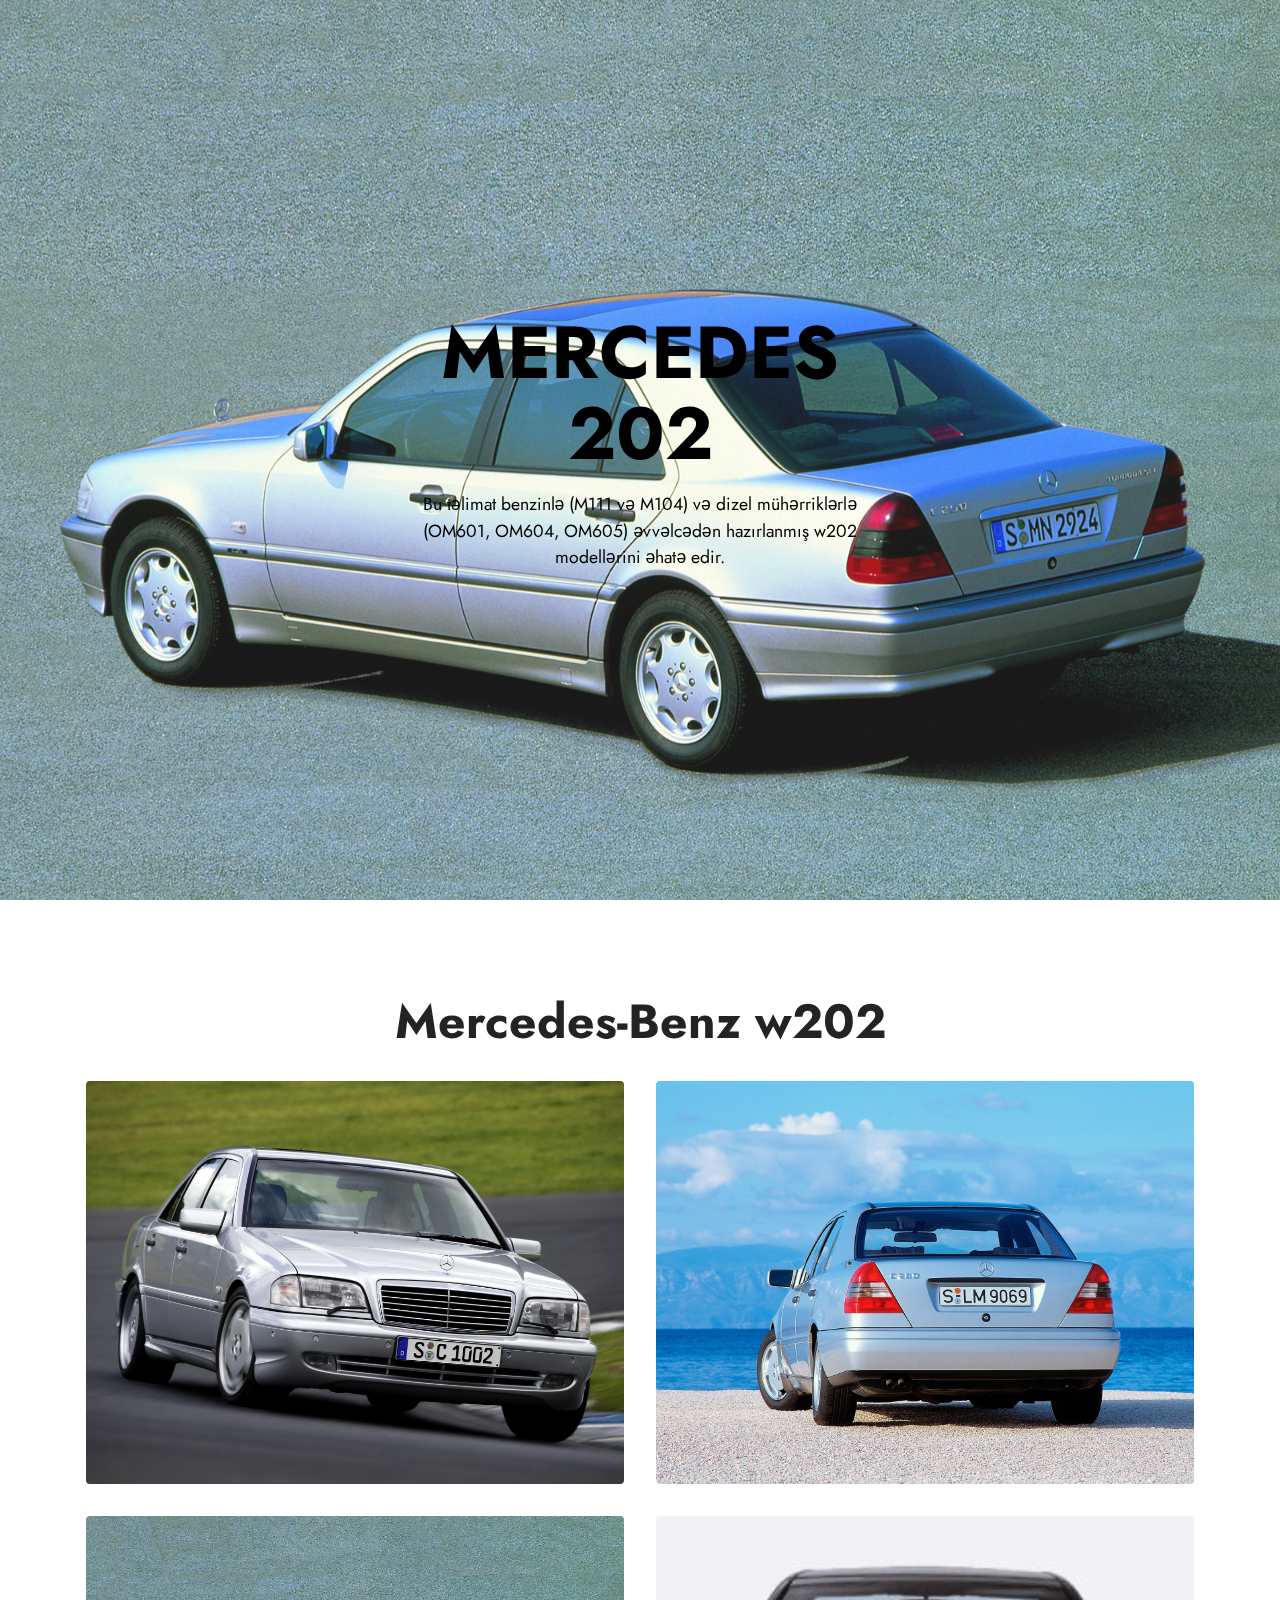
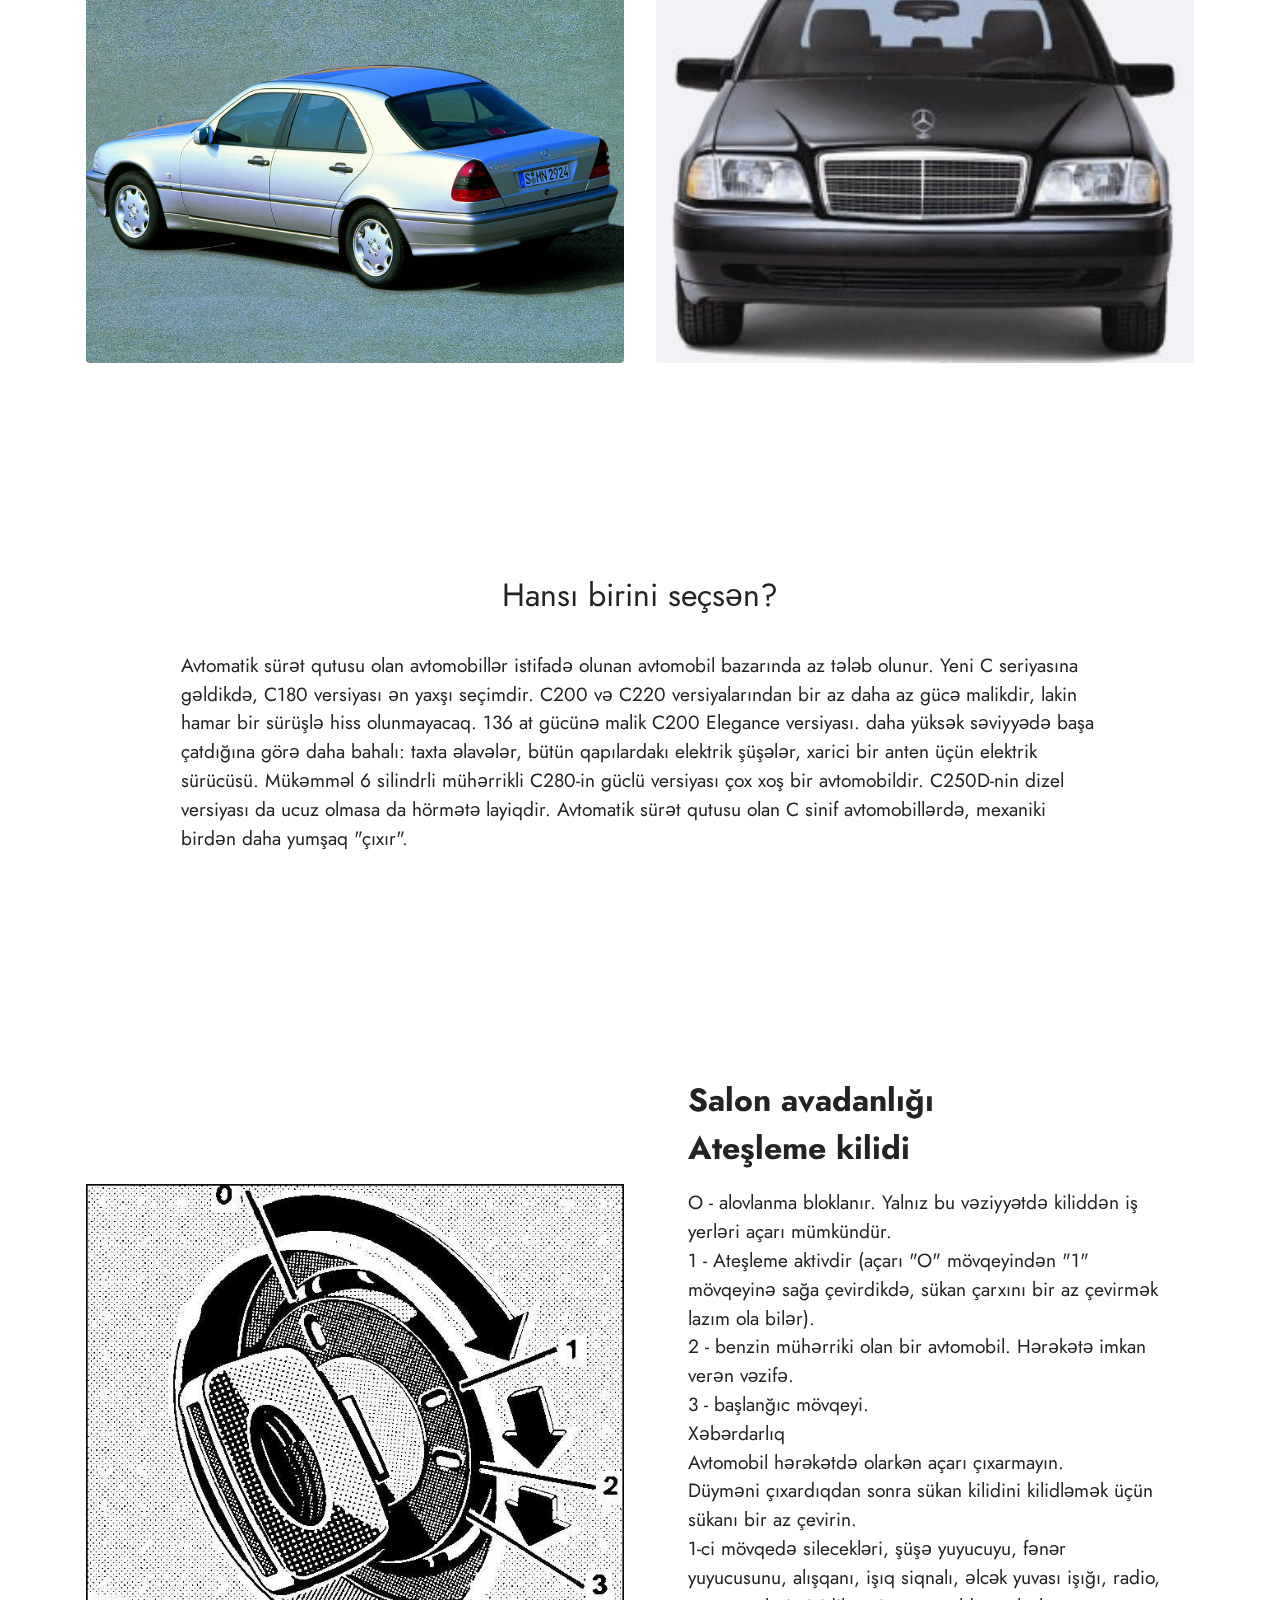
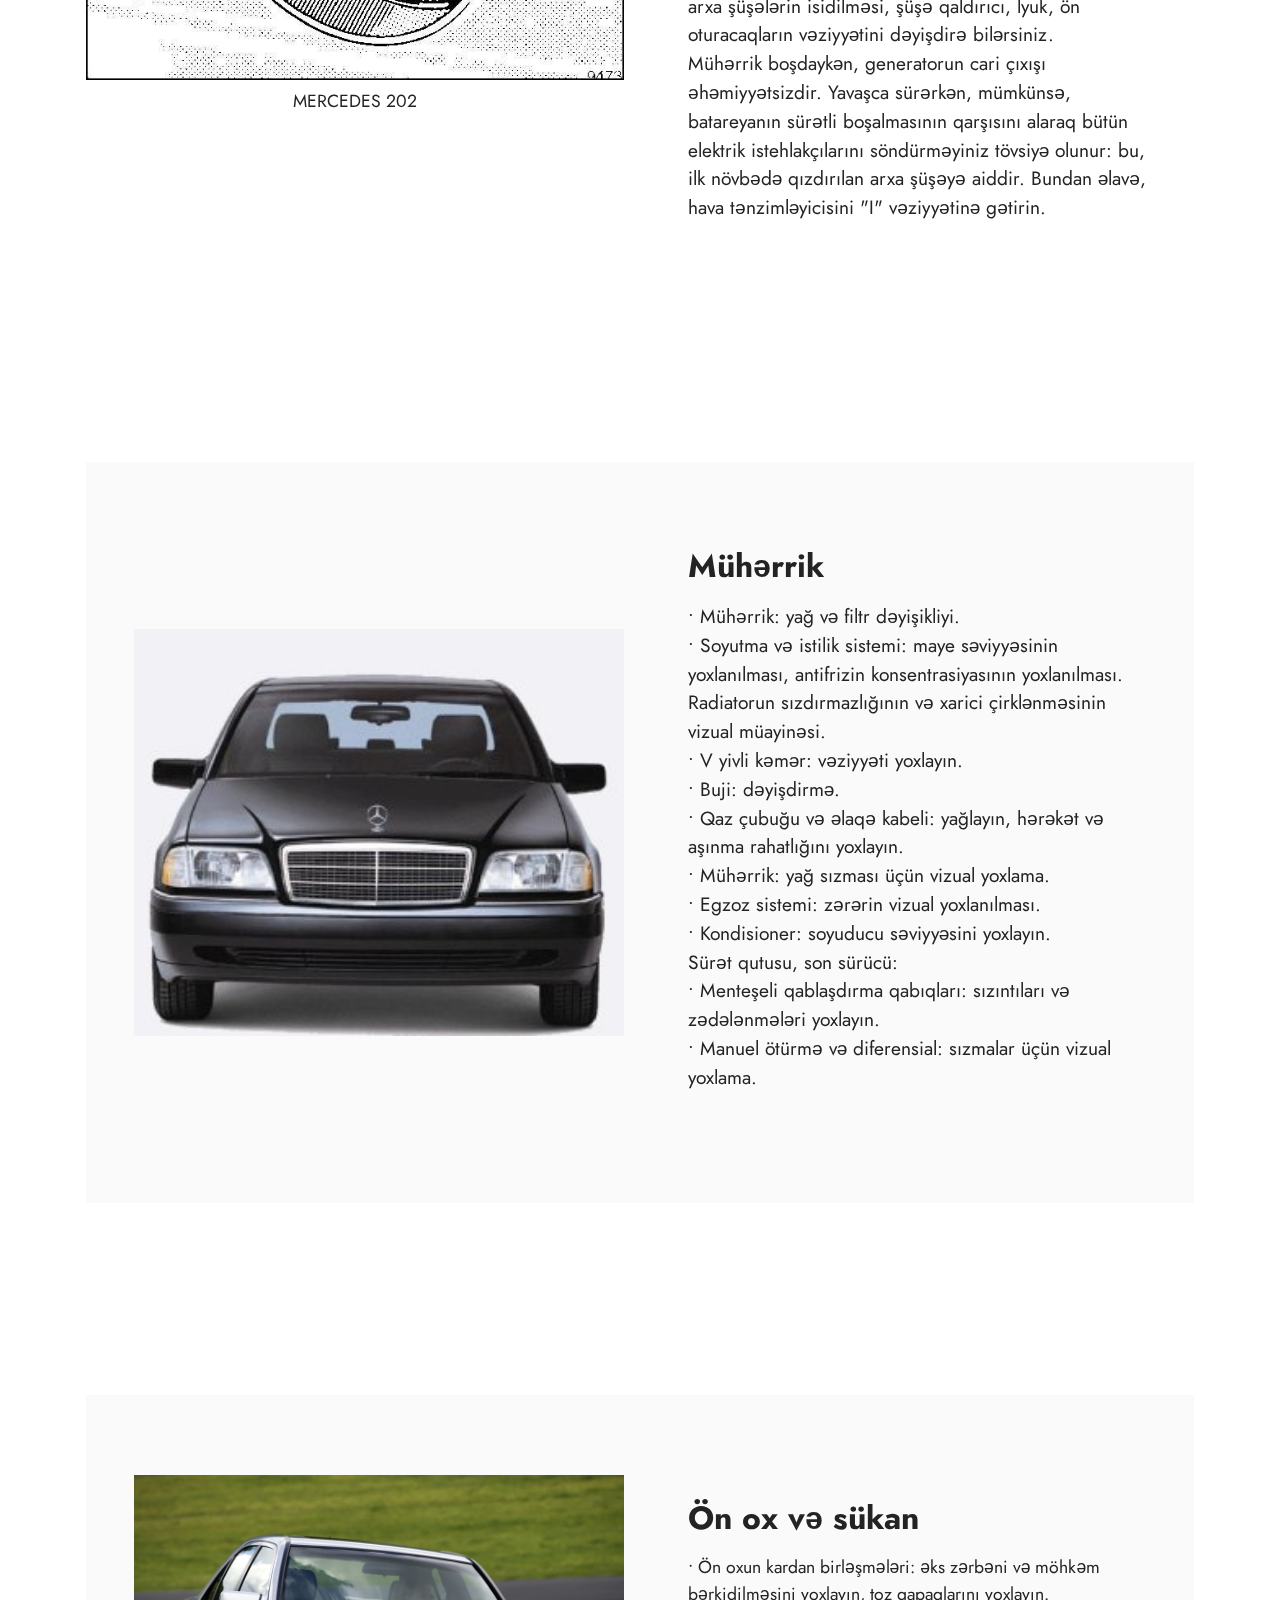
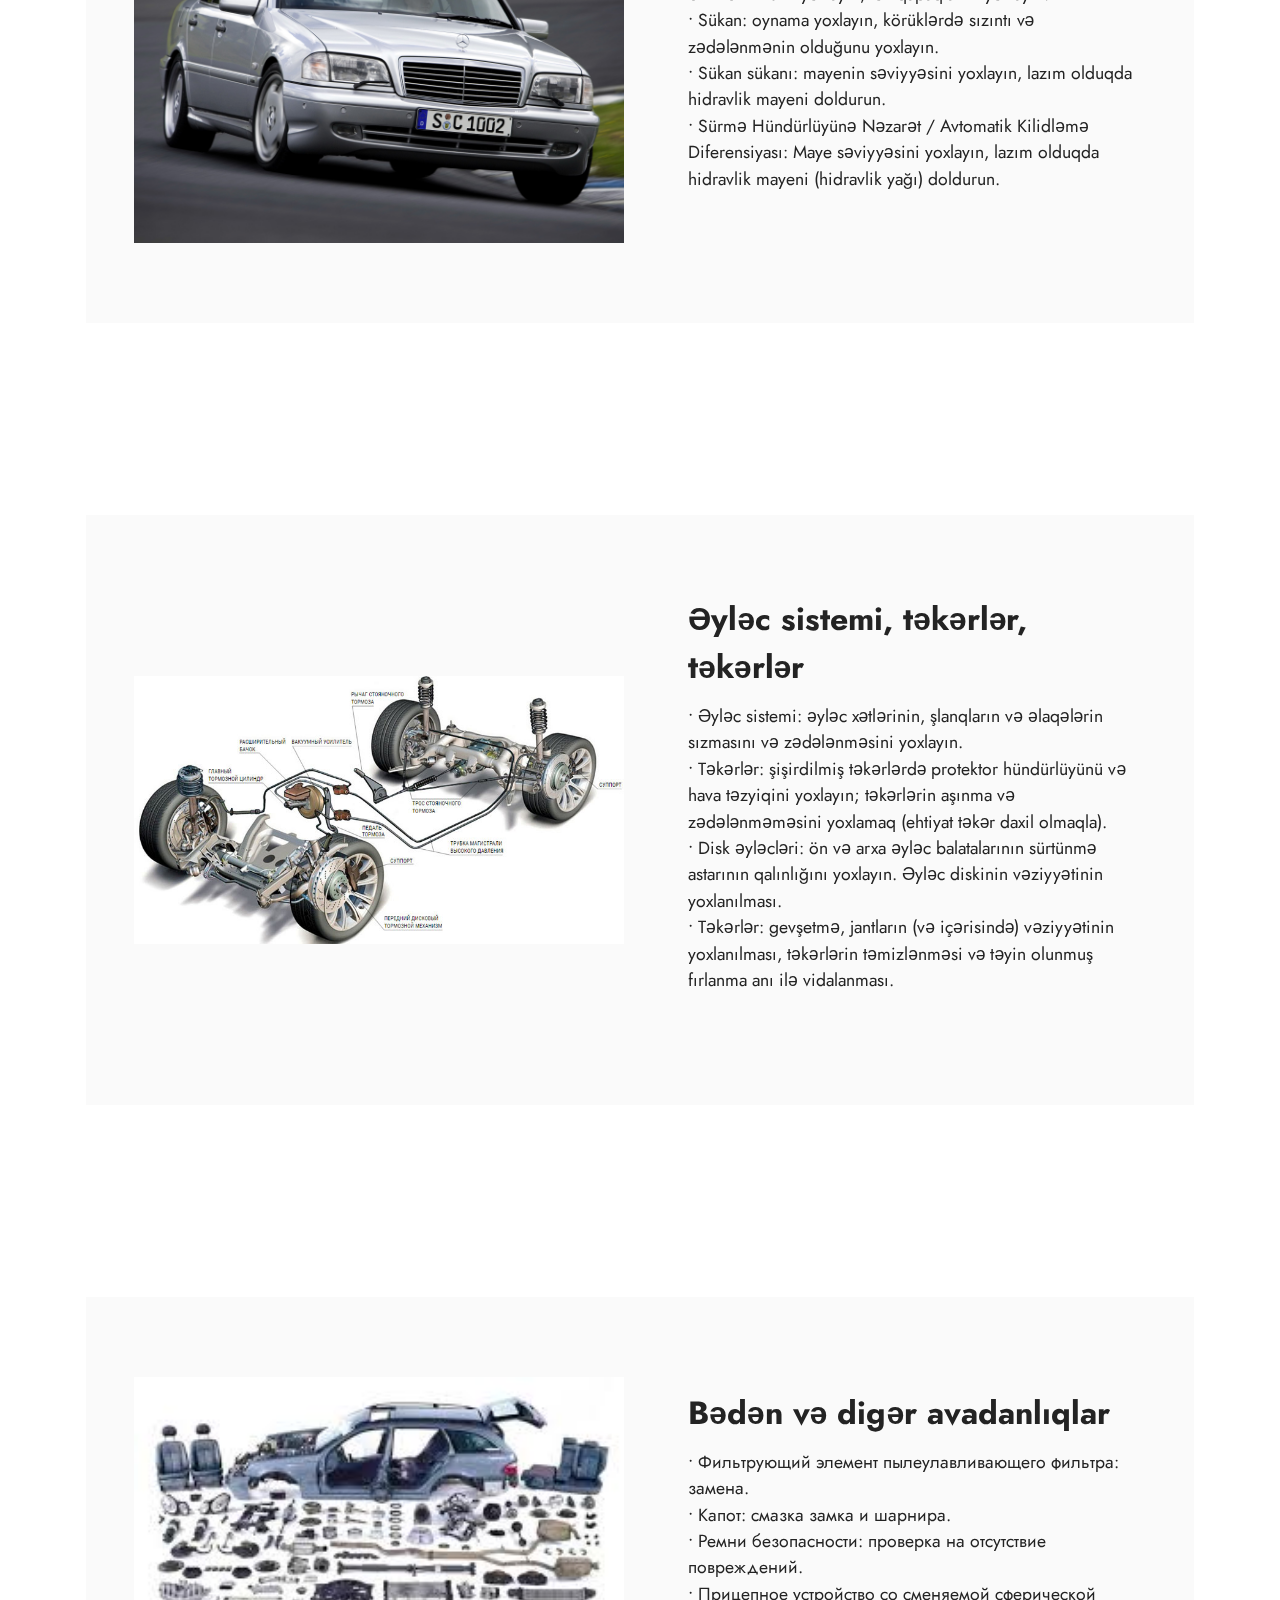
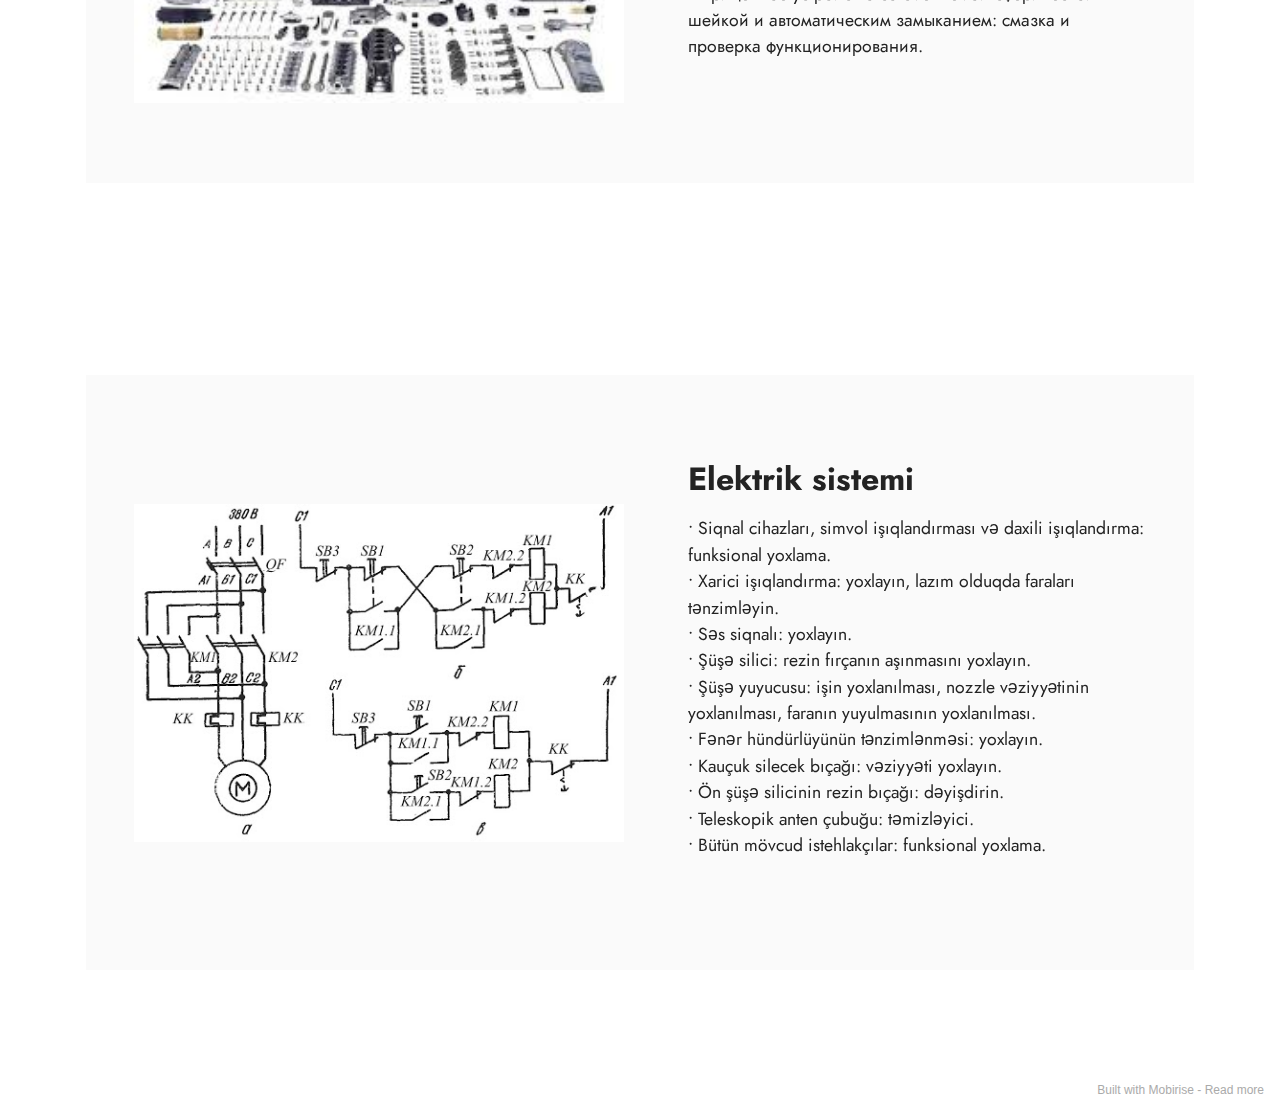
==== index.html @ 40c94868 "Add files via upload" ====
<!DOCTYPE html>
<html  >
<head>
  <!-- Site made with Mobirise Website Builder v5.2.0, https://mobirise.com -->
  <meta charset="UTF-8">
  <meta http-equiv="X-UA-Compatible" content="IE=edge">
  <meta name="generator" content="Mobirise v5.2.0, mobirise.com">
  <meta name="twitter:card" content="summary_large_image"/>
  <meta name="twitter:image:src" content="assets/images/index-meta.jpg">
  <meta property="og:image" content="assets/images/index-meta.jpg">
  <meta name="twitter:title" content="MERCEDES 202">
  <meta name="viewport" content="width=device-width, initial-scale=1, minimum-scale=1">
  <link rel="shortcut icon" href="assets/images/0504-1.jpg" type="image/x-icon">
  <meta name="description" content="W202 onlayn təmir və təmir təlimatı">
  
  
  <title>MERCEDES 202</title>
  <link rel="stylesheet" href="assets/tether/tether.min.css">
  <link rel="stylesheet" href="assets/bootstrap/css/bootstrap.min.css">
  <link rel="stylesheet" href="assets/bootstrap/css/bootstrap-grid.min.css">
  <link rel="stylesheet" href="assets/bootstrap/css/bootstrap-reboot.min.css">
  <link rel="stylesheet" href="assets/theme/css/style.css">
  <link rel="preload" as="style" href="assets/mobirise/css/mbr-additional.css"><link rel="stylesheet" href="assets/mobirise/css/mbr-additional.css" type="text/css">
  
  
  
  
</head>
<body>
  
  <section class="header1 cid-spPxmwHVEx mbr-fullscreen mbr-parallax-background" id="header1-0">

    

    <div class="mbr-overlay" style="opacity: 0.1; background-color: rgb(250, 250, 250);"></div>

    <div class="container">
        <div class="row justify-content-center">
            <div class="col-12 col-lg-5">
                <h1 class="mbr-section-title mbr-fonts-style mb-3 display-1"><strong>MERCEDES 202</strong></h1>
                
                <p class="mbr-text mbr-fonts-style display-4">
                    Bu təlimat benzinlə (M111 və M104) və dizel mühərriklərlə (OM601, OM604, OM605) əvvəlcədən hazırlanmış w202 modellərini əhatə edir.</p>
                
            </div>
        </div>
    </div>
</section>

<section class="gallery1 cid-spPB56sKR0" id="gallery1-3">
    
    
    <div class="container">
        <div class="mbr-section-head">
            <h4 class="mbr-section-title mbr-fonts-style align-center mb-0 display-2"><strong>Mercedes-Benz w202</strong></h4>
            
        </div>
        <div class="row mt-4">
            <div class="item features-image сol-12 col-md-6 col-lg-6">
                <div class="item-wrapper">
                    <div class="item-img">
                        <img src="assets/images/014.jpg" alt="">
                    </div>
                    
                    
                </div>
            </div>
            <div class="item features-image сol-12 col-md-6 col-lg-6">
                <div class="item-wrapper">
                    <div class="item-img">
                        <img src="assets/images/020.jpg" alt="">
                    </div>
                    
                    
                </div>
            </div>
            <div class="item features-image сol-12 col-md-6 col-lg-6">
                <div class="item-wrapper">
                    <div class="item-img">
                        <img src="assets/images/019.jpg" alt="">
                    </div>
                    
                    
                </div>
            </div><div class="item features-image сol-12 col-md-6 col-lg-6">
                <div class="item-wrapper">
                    <div class="item-img">
                        <img src="assets/images/0504.jpg" alt="">
                    </div>
                    
                    
                </div>
            </div>
            
        </div>
    </div>
</section>

<section class="content5 cid-spPBFzqOzr" id="content5-4">
    
    <div class="container">
        <div class="row justify-content-center">
            <div class="col-md-12 col-lg-10">
                
                <h4 class="mbr-section-subtitle mbr-fonts-style mb-4 display-5">Hansı birini seçsən?</h4>
                <p class="mbr-text mbr-fonts-style display-7">
                    Avtomatik sürət qutusu olan avtomobillər istifadə olunan avtomobil bazarında az tələb olunur. Yeni C seriyasına gəldikdə, C180 versiyası ən yaxşı seçimdir. C200 və C220 versiyalarından bir az daha az gücə malikdir, lakin hamar bir sürüşlə hiss olunmayacaq. 136 at gücünə malik C200 Elegance versiyası. daha yüksək səviyyədə başa çatdığına görə daha bahalı: taxta əlavələr, bütün qapılardakı elektrik şüşələr, xarici bir anten üçün elektrik sürücüsü. Mükəmməl 6 silindrli mühərrikli C280-in güclü versiyası çox xoş bir avtomobildir. C250D-nin dizel versiyası da ucuz olmasa da hörmətə layiqdir. Avtomatik sürət qutusu olan C sinif avtomobillərdə, mexaniki birdən daha yumşaq "çıxır".</p>
            </div>
        </div>
    </div>
</section>

<section class="image1 cid-spPDbtTcdg" id="image1-6">
    

    

    <div class="container">
        <div class="row align-items-center">
            <div class="col-12 col-lg-6">
                <div class="image-wrapper">
                    <img src="assets/images/s40.jpg" alt="Mercedes 202">
                    <p class="mbr-description mbr-fonts-style pt-2 align-center display-4">MERCEDES 202</p>
                </div>
            </div>
            <div class="col-12 col-lg">
                <div class="text-wrapper">
                    <h3 class="mbr-section-title mbr-fonts-style mb-3 display-5"><strong>Salon avadanlığı</strong><br><strong>Ateşleme kilidi</strong></h3>
                    <p class="mbr-text mbr-fonts-style display-7">О - alovlanma bloklanır. Yalnız bu vəziyyətdə kiliddən iş yerləri açarı mümkündür.<br>1 - Ateşleme aktivdir (açarı "O" mövqeyindən "1" mövqeyinə sağa çevirdikdə, sükan çarxını bir az çevirmək lazım ola bilər).<br>2 - benzin mühərriki olan bir avtomobil. Hərəkətə imkan verən vəzifə.<br>3 - başlanğıc mövqeyi.<br>Xəbərdarlıq<br> Avtomobil hərəkətdə olarkən açarı çıxarmayın.<br>Düyməni çıxardıqdan sonra sükan kilidini kilidləmək üçün sükanı bir az çevirin.<br>1-ci mövqedə silecekləri, şüşə yuyucuyu, fənər yuyucusunu, alışqanı, işıq siqnalı, əlcək yuvası işığı, radio, arxa şüşələrin isidilməsi, şüşə qaldırıcı, lyuk, ön oturacaqların vəziyyətini dəyişdirə bilərsiniz.<br>Mühərrik boşdaykən, generatorun cari çıxışı əhəmiyyətsizdir. Yavaşca sürərkən, mümkünsə, batareyanın sürətli boşalmasının qarşısını alaraq bütün elektrik istehlakçılarını söndürməyiniz tövsiyə olunur: bu, ilk növbədə qızdırılan arxa şüşəyə aiddir. Bundan əlavə, hava tənzimləyicisini "I" vəziyyətinə gətirin.</p>
                </div>
            </div>
        </div>
    </div>
</section>

<section class="features16 cid-sq0GrrxcKY" id="features17-7">
    

    
    <div class="container">
        <div class="content-wrapper">
            <div class="row align-items-center">
                <div class="col-12 col-lg-6">
                    <div class="image-wrapper">
                        <img src="assets/images/0504.jpg" alt="Mercedes202">
                    </div>
                </div>
                <div class="col-12 col-lg">
                    <div class="text-wrapper">
                        <h6 class="card-title mbr-fonts-style display-5">
                            <strong>Mühərrik</strong>
                        </h6>
                        <p class="mbr-text mbr-fonts-style mb-4 display-7">• Mühərrik: yağ və filtr dəyişikliyi.<br>• Soyutma və istilik sistemi: maye səviyyəsinin yoxlanılması, antifrizin konsentrasiyasının yoxlanılması. Radiatorun sızdırmazlığının və xarici çirklənməsinin vizual müayinəsi.<br>• V yivli kəmər: vəziyyəti yoxlayın.<br>• Buji: dəyişdirmə.<br>• Qaz çubuğu və əlaqə kabeli: yağlayın, hərəkət və aşınma rahatlığını yoxlayın.<br>• Mühərrik: yağ sızması üçün vizual yoxlama.<br>• Egzoz sistemi: zərərin vizual yoxlanılması.<br>• Kondisioner: soyuducu səviyyəsini yoxlayın.<br>Sürət qutusu, son sürücü:<br>• Menteşeli qablaşdırma qabıqları: sızıntıları və zədələnmələri yoxlayın.<br>• Manuel ötürmə və diferensial: sızmalar üçün vizual yoxlama.</p>
                        
                    </div>
                </div>
            </div>
        </div>
    </div>
</section>

<section class="features16 cid-sq0Hi8mvtn" id="features17-8">
    

    
    <div class="container">
        <div class="content-wrapper">
            <div class="row align-items-center">
                <div class="col-12 col-lg-6">
                    <div class="image-wrapper">
                        <img src="assets/images/014.jpg" alt="Mercedes202">
                    </div>
                </div>
                <div class="col-12 col-lg">
                    <div class="text-wrapper">
                        <h6 class="card-title mbr-fonts-style display-5"><strong>Ön ox və sükan</strong></h6>
                        <p class="mbr-text mbr-fonts-style mb-4 display-4">• Ön oxun kardan birləşmələri: əks zərbəni və möhkəm bərkidilməsini yoxlayın, toz qapaqlarını yoxlayın.<br>• Sükan: oynama yoxlayın, körüklərdə sızıntı və zədələnmənin olduğunu yoxlayın.<br>• Sükan sükanı: mayenin səviyyəsini yoxlayın, lazım olduqda hidravlik mayeni doldurun.<br>• Sürmə Hündürlüyünə Nəzarət / Avtomatik Kilidləmə Diferensiyası: Maye səviyyəsini yoxlayın, lazım olduqda hidravlik mayeni (hidravlik yağı) doldurun.</p>
                        
                    </div>
                </div>
            </div>
        </div>
    </div>
</section>

<section class="features16 cid-sq0JwTOoA9" id="features17-9">
    

    
    <div class="container">
        <div class="content-wrapper">
            <div class="row align-items-center">
                <div class="col-12 col-lg-6">
                    <div class="image-wrapper">
                        <img src="assets/images/braking-auto.jpg" alt="mercedes202">
                    </div>
                </div>
                <div class="col-12 col-lg">
                    <div class="text-wrapper">
                        <h6 class="card-title mbr-fonts-style display-5"><strong>Əyləc sistemi, təkərlər, təkərlər</strong></h6>
                        <p class="mbr-text mbr-fonts-style mb-4 display-4">• Əyləc sistemi: əyləc xətlərinin, şlanqların və əlaqələrin sızmasını və zədələnməsini yoxlayın.<br>• Təkərlər: şişirdilmiş təkərlərdə protektor hündürlüyünü və hava təzyiqini yoxlayın; təkərlərin aşınma və zədələnməməsini yoxlamaq (ehtiyat təkər daxil olmaqla).<br>• Disk əyləcləri: ön və arxa əyləc balatalarının sürtünmə astarının qalınlığını yoxlayın. Əyləc diskinin vəziyyətinin yoxlanılması.<br>• Təkərlər: gevşetmə, jantların (və içərisində) vəziyyətinin yoxlanılması, təkərlərin təmizlənməsi və təyin olunmuş fırlanma anı ilə vidalanması.</p>
                        
                    </div>
                </div>
            </div>
        </div>
    </div>
</section>

<section class="features16 cid-sq0JXlMACO" id="features17-a">
    

    
    <div class="container">
        <div class="content-wrapper">
            <div class="row align-items-center">
                <div class="col-12 col-lg-6">
                    <div class="image-wrapper">
                        <img src="assets/images/images.jpg" alt="mercedes202">
                    </div>
                </div>
                <div class="col-12 col-lg">
                    <div class="text-wrapper">
                        <h6 class="card-title mbr-fonts-style display-5"><strong>Bədən və digər avadanlıqlar</strong></h6>
                        <p class="mbr-text mbr-fonts-style mb-4 display-4">• Фильтрующий элемент пылеулавливающего фильтра: замена.
<br>• Капот: смазка замка и шарнира.
<br>• Ремни безопасности: проверка на отсутствие повреждений.
<br>• Прицепное устройство со сменяемой сферической шейкой и автоматическим замыканием: смазка и проверка функционирования.</p>
                        
                    </div>
                </div>
            </div>
        </div>
    </div>
</section>

<section class="features16 cid-sq0KTRXwRD" id="features17-b">
    

    
    <div class="container">
        <div class="content-wrapper">
            <div class="row align-items-center">
                <div class="col-12 col-lg-6">
                    <div class="image-wrapper">
                        <img src="assets/images/unnamed.jpg" alt="mercedes202">
                    </div>
                </div>
                <div class="col-12 col-lg">
                    <div class="text-wrapper">
                        <h6 class="card-title mbr-fonts-style display-5"><strong>Elektrik sistemi</strong></h6>
                        <p class="mbr-text mbr-fonts-style mb-4 display-4">• Siqnal cihazları, simvol işıqlandırması və daxili işıqlandırma: funksional yoxlama.<br>• Xarici işıqlandırma: yoxlayın, lazım olduqda faraları tənzimləyin.<br>• Səs siqnalı: yoxlayın.<br>• Şüşə silici: rezin fırçanın aşınmasını yoxlayın.<br>• Şüşə yuyucusu: işin yoxlanılması, nozzle vəziyyətinin yoxlanılması, faranın yuyulmasının yoxlanılması.<br>• Fənər hündürlüyünün tənzimlənməsi: yoxlayın.<br>• Kauçuk silecek bıçağı: vəziyyəti yoxlayın.<br>• Ön şüşə silicinin rezin bıçağı: dəyişdirin.<br>• Teleskopik anten çubuğu: təmizləyici.<br>• Bütün mövcud istehlakçılar: funksional yoxlama.</p>
                        
                    </div>
                </div>
            </div>
        </div>
    </div>
</section><section style="background-color: #fff; font-family: -apple-system, BlinkMacSystemFont, 'Segoe UI', 'Roboto', 'Helvetica Neue', Arial, sans-serif; color:#aaa; font-size:12px; padding: 0; align-items: center; display: flex;"><a href="https://mobirise.site/r" style="flex: 1 1; height: 3rem; padding-left: 1rem;"></a><p style="flex: 0 0 auto; margin:0; padding-right:1rem;">Built with Mobirise - <a href="https://mobirise.site/l" style="color:#aaa;">Read more</a></p></section><script src="assets/web/assets/jquery/jquery.min.js"></script>  <script src="assets/popper/popper.min.js"></script>  <script src="assets/tether/tether.min.js"></script>  <script src="assets/bootstrap/js/bootstrap.min.js"></script>  <script src="assets/smoothscroll/smooth-scroll.js"></script>  <script src="assets/parallax/jarallax.min.js"></script>  <script src="assets/theme/js/script.js"></script>  
  
  
</body>
</html>
---- assets/theme/css/style.css ----
section {
  background-color: #ffffff;
}

body {
  font-style: normal;
  line-height: 1.5;
  font-weight: 400;
  color: #232323;
  position: relative;
}

section,
.container,
.container-fluid {
  position: relative;
  word-wrap: break-word;
}

a.mbr-iconfont:hover {
  text-decoration: none;
}

.article .lead p,
.article .lead ul,
.article .lead ol,
.article .lead pre,
.article .lead blockquote {
  margin-bottom: 0;
}

a {
  font-style: normal;
  font-weight: 400;
  cursor: pointer;
}

a, a:hover {
  text-decoration: none;
}

.mbr-section-title {
  font-style: normal;
  line-height: 1.3;
}

.mbr-section-subtitle {
  line-height: 1.3;
}

.mbr-text {
  font-style: normal;
  line-height: 1.7;
}

h1,
h2,
h3,
h4,
h5,
h6,
.display-1,
.display-2,
.display-4,
.display-5,
.display-7,
span,
p,
a {
  line-height: 1;
  word-break: break-word;
  word-wrap: break-word;
  font-weight: 400;
}

b,
strong {
  font-weight: bold;
}

input:-webkit-autofill, input:-webkit-autofill:hover, input:-webkit-autofill:focus, input:-webkit-autofill:active {
  -webkit-transition-delay: 9999s;
          transition-delay: 9999s;
  -webkit-transition-property: background-color, color;
  transition-property: background-color, color;
}

textarea[type="hidden"] {
  display: none;
}

section {
  background-position: 50% 50%;
  background-repeat: no-repeat;
  background-size: cover;
}

section .mbr-background-video,
section .mbr-background-video-preview {
  position: absolute;
  bottom: 0;
  left: 0;
  right: 0;
  top: 0;
}

.hidden {
  visibility: hidden;
}

.mbr-z-index20 {
  z-index: 20;
}

/*! Base colors */
.mbr-white {
  color: #ffffff;
}

.mbr-black {
  color: #111111;
}

.mbr-bg-white {
  background-color: #ffffff;
}

.mbr-bg-black {
  background-color: #000000;
}

/*! Text-aligns */
.align-left {
  text-align: left;
}

.align-center {
  text-align: center;
}

.align-right {
  text-align: right;
}

/*! Font-weight  */
.mbr-light {
  font-weight: 300;
}

.mbr-regular {
  font-weight: 400;
}

.mbr-semibold {
  font-weight: 500;
}

.mbr-bold {
  font-weight: 700;
}

/*! Media  */
.media-content {
  -ms-flex-preferred-size: 100%;
      flex-basis: 100%;
}

.media-container-row {
  display: -webkit-box;
  display: -ms-flexbox;
  display: flex;
  -webkit-box-orient: horizontal;
  -webkit-box-direction: normal;
      -ms-flex-direction: row;
          flex-direction: row;
  -ms-flex-wrap: wrap;
      flex-wrap: wrap;
  -webkit-box-pack: center;
      -ms-flex-pack: center;
          justify-content: center;
  -ms-flex-line-pack: center;
      align-content: center;
  -webkit-box-align: start;
      -ms-flex-align: start;
          align-items: start;
}

.media-container-row .media-size-item {
  width: 400px;
}

.media-container-column {
  display: -webkit-box;
  display: -ms-flexbox;
  display: flex;
  -webkit-box-orient: vertical;
  -webkit-box-direction: normal;
      -ms-flex-direction: column;
          flex-direction: column;
  -ms-flex-wrap: wrap;
      flex-wrap: wrap;
  -webkit-box-pack: center;
      -ms-flex-pack: center;
          justify-content: center;
  -ms-flex-line-pack: center;
      align-content: center;
  -webkit-box-align: stretch;
      -ms-flex-align: stretch;
          align-items: stretch;
}

.media-container-column > * {
  width: 100%;
}

@media (min-width: 992px) {
  .media-container-row {
    -ms-flex-wrap: nowrap;
        flex-wrap: nowrap;
  }
}

figure {
  margin-bottom: 0;
  overflow: hidden;
}

figure[mbr-media-size] {
  -webkit-transition: width 0.1s;
  transition: width 0.1s;
}

img,
iframe {
  display: block;
  width: 100%;
}

.card {
  background-color: transparent;
  border: none;
}

.card-box {
  width: 100%;
}

.card-img {
  text-align: center;
  -ms-flex-negative: 0;
      flex-shrink: 0;
  -webkit-flex-shrink: 0;
}

.media {
  max-width: 100%;
  margin: 0 auto;
}

.mbr-figure {
  -ms-flex-item-align: center;
      -ms-grid-row-align: center;
      align-self: center;
}

.media-container > div {
  max-width: 100%;
}

.mbr-figure img,
.card-img img {
  width: 100%;
}

@media (max-width: 991px) {
  .media-size-item {
    width: auto !important;
  }
  .media {
    width: auto;
  }
  .mbr-figure {
    width: 100% !important;
  }
}

/*! Buttons */
.mbr-section-btn {
  margin-left: -0.6rem;
  margin-right: -0.6rem;
  font-size: 0;
}

.btn {
  font-weight: 600;
  border-width: 1px;
  font-style: normal;
  margin: 0.6rem 0.6rem;
  white-space: normal;
  -webkit-transition: all 0.2s ease-in-out;
  transition: all 0.2s ease-in-out;
  display: -webkit-inline-box;
  display: -ms-inline-flexbox;
  display: inline-flex;
  -webkit-box-align: center;
      -ms-flex-align: center;
          align-items: center;
  -webkit-box-pack: center;
      -ms-flex-pack: center;
          justify-content: center;
  word-break: break-word;
}

.btn-sm {
  font-weight: 600;
  letter-spacing: 0px;
  -webkit-transition: all 0.3s ease-in-out;
  transition: all 0.3s ease-in-out;
}

.btn-md {
  font-weight: 600;
  letter-spacing: 0px;
  -webkit-transition: all 0.3s ease-in-out;
  transition: all 0.3s ease-in-out;
}

.btn-lg {
  font-weight: 600;
  letter-spacing: 0px;
  -webkit-transition: all 0.3s ease-in-out;
  transition: all 0.3s ease-in-out;
}

.btn-form {
  margin: 0;
}

.btn-form:hover {
  cursor: pointer;
}

nav .mbr-section-btn {
  margin-left: 0rem;
  margin-right: 0rem;
}

/*! Btn icon margin */
.btn .mbr-iconfont,
.btn.btn-sm .mbr-iconfont {
  -webkit-box-ordinal-group: 2;
      -ms-flex-order: 1;
          order: 1;
  cursor: pointer;
  margin-left: 0.5rem;
  vertical-align: sub;
}

.btn.btn-md .mbr-iconfont,
.btn.btn-md .mbr-iconfont {
  margin-left: 0.8rem;
}

.mbr-regular {
  font-weight: 400;
}

.mbr-semibold {
  font-weight: 500;
}

.mbr-bold {
  font-weight: 700;
}

[type="submit"] {
  -webkit-appearance: none;
}

/*! Full-screen */
.mbr-fullscreen .mbr-overlay {
  min-height: 100vh;
}

.mbr-fullscreen {
  display: -webkit-box;
  display: -ms-flexbox;
  display: flex;
  display: -moz-flex;
  display: -ms-flex;
  display: -o-flex;
  -webkit-box-align: center;
      -ms-flex-align: center;
          align-items: center;
  min-height: 100vh;
  padding-top: 3rem;
  padding-bottom: 3rem;
}

/*! Map */
.map {
  height: 25rem;
  position: relative;
}

.map iframe {
  width: 100%;
  height: 100%;
}

/*! Scroll to top arrow */
.mbr-arrow-up {
  bottom: 25px;
  right: 90px;
  position: fixed;
  text-align: right;
  z-index: 5000;
  color: #ffffff;
  font-size: 22px;
}

.mbr-arrow-up a {
  background: rgba(0, 0, 0, 0.2);
  border-radius: 50%;
  color: #fff;
  display: inline-block;
  height: 60px;
  width: 60px;
  border: 2px solid #fff;
  outline-style: none !important;
  position: relative;
  text-decoration: none;
  -webkit-transition: all 0.3s ease-in-out;
  transition: all 0.3s ease-in-out;
  cursor: pointer;
  text-align: center;
}

.mbr-arrow-up a:hover {
  background-color: rgba(0, 0, 0, 0.4);
}

.mbr-arrow-up a i {
  line-height: 60px;
}

.mbr-arrow-up-icon {
  display: block;
  color: #fff;
}

.mbr-arrow-up-icon::before {
  content: "\203a";
  display: inline-block;
  font-family: serif;
  font-size: 22px;
  line-height: 1;
  font-style: normal;
  position: relative;
  top: 6px;
  left: -4px;
  -webkit-transform: rotate(-90deg);
          transform: rotate(-90deg);
}

/*! Arrow Down */
.mbr-arrow {
  position: absolute;
  bottom: 45px;
  left: 50%;
  width: 60px;
  height: 60px;
  cursor: pointer;
  background-color: rgba(80, 80, 80, 0.5);
  border-radius: 50%;
  -webkit-transform: translateX(-50%);
          transform: translateX(-50%);
}

@media (max-width: 767px) {
  .mbr-arrow {
    display: none;
  }
}

.mbr-arrow > a {
  display: inline-block;
  text-decoration: none;
  outline-style: none;
  -webkit-animation: arrowdown 1.7s ease-in-out infinite;
          animation: arrowdown 1.7s ease-in-out infinite;
  color: #ffffff;
}

.mbr-arrow > a > i {
  position: absolute;
  top: -2px;
  left: 15px;
  font-size: 2rem;
}

#scrollToTop a i::before {
  content: "";
  position: absolute;
  display: block;
  border-bottom: 2.5px solid #fff;
  border-left: 2.5px solid #fff;
  width: 27.8%;
  height: 27.8%;
  left: 50%;
  top: 50%;
  -webkit-transform: rotate(135deg);
  transform: translateY(-30%) translateX(-50%) rotate(135deg);
}

@keyframes arrowdown {
  0% {
    -webkit-transform: translateY(0px);
            transform: translateY(0px);
  }
  50% {
    -webkit-transform: translateY(-5px);
            transform: translateY(-5px);
  }
  100% {
    -webkit-transform: translateY(0px);
            transform: translateY(0px);
  }
}

@-webkit-keyframes arrowdown {
  0% {
    -webkit-transform: translateY(0px);
            transform: translateY(0px);
  }
  50% {
    -webkit-transform: translateY(-5px);
            transform: translateY(-5px);
  }
  100% {
    -webkit-transform: translateY(0px);
            transform: translateY(0px);
  }
}

@media (max-width: 500px) {
  .mbr-arrow-up {
    left: 50%;
    right: auto;
  }
}

/*Gradients animation*/
@keyframes gradient-animation {
  from {
    background-position: 0% 100%;
    -webkit-animation-timing-function: ease-in-out;
            animation-timing-function: ease-in-out;
  }
  to {
    background-position: 100% 0%;
    -webkit-animation-timing-function: ease-in-out;
            animation-timing-function: ease-in-out;
  }
}

@-webkit-keyframes gradient-animation {
  from {
    background-position: 0% 100%;
    -webkit-animation-timing-function: ease-in-out;
            animation-timing-function: ease-in-out;
  }
  to {
    background-position: 100% 0%;
    -webkit-animation-timing-function: ease-in-out;
            animation-timing-function: ease-in-out;
  }
}

.bg-gradient {
  background-size: 200% 200%;
  animation: gradient-animation 5s infinite alternate;
  -webkit-animation: gradient-animation 5s infinite alternate;
}

.menu .navbar-brand {
  display: -webkit-flex;
}

.menu .navbar-brand span {
  display: -webkit-box;
  display: -ms-flexbox;
  display: flex;
  display: -webkit-flex;
}

.menu .navbar-brand .navbar-caption-wrap {
  display: -webkit-flex;
}

.menu .navbar-brand .navbar-logo img {
  display: -webkit-flex;
}

@media (min-width: 768px) and (max-width: 991px) {
  .menu .navbar-toggleable-sm .navbar-nav {
    display: -webkit-box;
    display: -ms-flexbox;
  }
}

@media (max-width: 991px) {
  .menu .navbar-collapse {
    max-height: 93.5vh;
  }
  .menu .navbar-collapse.show {
    overflow: auto;
  }
}

@media (min-width: 992px) {
  .menu .navbar-nav.nav-dropdown {
    display: -webkit-flex;
  }
  .menu .navbar-toggleable-sm .navbar-collapse {
    display: -webkit-flex !important;
  }
  .menu .collapsed .navbar-collapse {
    max-height: 93.5vh;
  }
  .menu .collapsed .navbar-collapse.show {
    overflow: auto;
  }
}

@media (max-width: 767px) {
  .menu .navbar-collapse {
    max-height: 80vh;
  }
}

.nav-link .mbr-iconfont {
  margin-right: .5rem;
}

.navbar {
  display: -webkit-flex;
  -webkit-flex-wrap: wrap;
  -webkit-align-items: center;
  -webkit-justify-content: space-between;
}

.navbar-collapse {
  -webkit-flex-basis: 100%;
  -webkit-flex-grow: 1;
  -webkit-align-items: center;
}

.nav-dropdown .link {
  padding: 0.667em 1.667em !important;
  margin: 0 !important;
}

.nav {
  display: -webkit-flex;
  -webkit-flex-wrap: wrap;
}

.row {
  display: -webkit-flex;
  -webkit-flex-wrap: wrap;
}

.justify-content-center {
  -webkit-justify-content: center;
}

.form-inline {
  display: -webkit-flex;
}

.card-wrapper {
  -webkit-flex: 1;
}

.carousel-control {
  z-index: 10;
  display: -webkit-flex;
}

.carousel-controls {
  display: -webkit-flex;
}

.media {
  display: -webkit-flex;
}

.form-group:focus {
  outline: none;
}

.jq-selectbox__select {
  padding: 7px 0;
  position: relative;
}

.jq-selectbox__dropdown {
  overflow: hidden;
  border-radius: 10px;
  position: absolute;
  top: 100%;
  left: 0 !important;
  width: 100% !important;
}

.jq-selectbox__trigger-arrow {
  right: 0;
  -webkit-transform: translateY(-50%);
          transform: translateY(-50%);
}

.jq-selectbox li {
  padding: 1.07em 0.5em;
}

input[type="range"] {
  padding-left: 0 !important;
  padding-right: 0 !important;
}

.modal-dialog,
.modal-content {
  height: 100%;
}

.modal-dialog .carousel-inner {
  height: calc(100vh - 1.75rem);
}

@media (max-width: 575px) {
  .modal-dialog .carousel-inner {
    height: calc(100vh - 1rem);
  }
}

.carousel-item {
  text-align: center;
}

.carousel-item img {
  margin: auto;
}

.navbar-toggler {
  -webkit-align-self: flex-start;
  -ms-flex-item-align: start;
  align-self: flex-start;
  padding: 0.25rem 0.75rem;
  font-size: 1.25rem;
  line-height: 1;
  background: transparent;
  border: 1px solid transparent;
  border-radius: 0.25rem;
}

.navbar-toggler:focus,
.navbar-toggler:hover {
  text-decoration: none;
}

.navbar-toggler-icon {
  display: inline-block;
  width: 1.5em;
  height: 1.5em;
  vertical-align: middle;
  content: "";
  background: no-repeat center center;
  background-size: 100% 100%;
}

.navbar-toggler-left {
  position: absolute;
  left: 1rem;
}

.navbar-toggler-right {
  position: absolute;
  right: 1rem;
}

.card-img {
  width: auto;
}

.menu .navbar.collapsed:not(.beta-menu) {
  -webkit-box-orient: vertical;
  -webkit-box-direction: normal;
      -ms-flex-direction: column;
          flex-direction: column;
}

.carousel-item.active,
.carousel-item-next,
.carousel-item-prev {
  display: -webkit-box;
  display: -ms-flexbox;
  display: flex;
}

.note-air-layout .dropup .dropdown-menu,
.note-air-layout .navbar-fixed-bottom .dropdown .dropdown-menu {
  bottom: initial !important;
}

html,
body {
  height: auto;
  min-height: 100vh;
}

.dropup .dropdown-toggle::after {
  display: none;
}

.form-asterisk {
  font-family: initial;
  position: absolute;
  top: -2px;
  font-weight: normal;
}

.form-control-label {
  position: relative;
  cursor: pointer;
  margin-bottom: 0.357em;
  padding: 0;
}

.alert {
  color: #ffffff;
  border-radius: 0;
  border: 0;
  font-size: 1.1rem;
  line-height: 1.5;
  margin-bottom: 1.875rem;
  padding: 1.25rem;
  position: relative;
  text-align: center;
}

.alert.alert-form::after {
  background-color: inherit;
  bottom: -7px;
  content: "";
  display: block;
  height: 14px;
  left: 50%;
  margin-left: -7px;
  position: absolute;
  -webkit-transform: rotate(45deg);
          transform: rotate(45deg);
  width: 14px;
}

.form-control {
  background-color: #ffffff;
  background-clip: border-box;
  color: #232323;
  line-height: 1rem !important;
  height: auto;
  padding: 0.6rem 1.2rem;
  -webkit-transition: border-color 0.25s ease 0s;
  transition: border-color 0.25s ease 0s;
  border: 1px solid transparent !important;
  border-radius: 4px;
  -webkit-box-shadow: rgba(0, 0, 0, 0.07) 0px 1px 1px 0px, rgba(0, 0, 0, 0.07) 0px 1px 3px 0px, rgba(0, 0, 0, 0.03) 0px 0px 0px 1px;
          box-shadow: rgba(0, 0, 0, 0.07) 0px 1px 1px 0px, rgba(0, 0, 0, 0.07) 0px 1px 3px 0px, rgba(0, 0, 0, 0.03) 0px 0px 0px 1px;
}

.form-active .form-control:invalid {
  border-color: red;
}

form .row {
  margin-left: -0.6rem;
  margin-right: -0.6rem;
}

form .row [class*="col"] {
  padding-left: 0.6rem;
  padding-right: 0.6rem;
}

form .mbr-section-btn {
  margin: 0;
  padding-left: 0.6rem;
  padding-right: 0.6rem;
}

form .btn {
  display: -webkit-box;
  display: -ms-flexbox;
  display: flex;
  padding: 0.6rem 1.2rem;
  margin: 0;
}

form .form-check-input {
  margin-top: .5;
}

textarea.form-control {
  line-height: 1.5rem !important;
}

.form-group {
  margin-bottom: 1.2rem;
}

.form-control,
form .btn {
  min-height: 48px;
}

.gdpr-block label span.textGDPR input[name='gdpr'] {
  top: 7px;
}

.form-control:focus {
  -webkit-box-shadow: none;
          box-shadow: none;
}

:focus {
  outline: none;
}

.mbr-overlay {
  background-color: #000;
  bottom: 0;
  left: 0;
  opacity: 0.5;
  position: absolute;
  right: 0;
  top: 0;
  z-index: 0;
  pointer-events: none;
}

blockquote {
  font-style: italic;
  padding: 3rem;
  font-size: 1.09rem;
  position: relative;
  border-left: 3px solid;
}

ul,
ol,
pre,
blockquote {
  margin-bottom: 2.3125rem;
}

.mt-4 {
  margin-top: 2rem !important;
}

.mb-4 {
  margin-bottom: 2rem !important;
}

@media (min-width: 992px) {
  .container {
    padding-left: 16px;
    padding-right: 16px;
  }
  .row {
    margin-left: -16px;
    margin-right: -16px;
  }
  .row > [class*="col"] {
    padding-left: 16px;
    padding-right: 16px;
  }
}

@media (min-width: 768px) {
  .container-fluid {
    padding-left: 32px;
    padding-right: 32px;
  }
}

@media (min-width: 768px) and (max-width: 991px) {
  .mbr-container {
    padding-left: 32px;
    padding-right: 32px;
  }
}

@media (max-width: 767px) {
  .mbr-container {
    padding-left: 16px;
    padding-right: 16px;
  }
}

.card-wrapper,
.item-wrapper {
  overflow: hidden;
}

.app-video-wrapper > img {
  opacity: 1;
}
/*# sourceMappingURL=style.css.map */.engine {
	position: absolute;
	text-indent: -2400px;
	text-align: center;
	padding: 0;
	top: 0;
	left: -2400px;
}
---- assets/mobirise/css/mbr-additional.css ----
@import url(https://fonts.googleapis.com/css?family=Jost:100,200,300,400,500,600,700,800,900,100i,200i,300i,400i,500i,600i,700i,800i,900i&display=swap);





body {
  font-family: Jost;
}
.display-1 {
  font-family: 'Jost', sans-serif;
  font-size: 4.6rem;
  line-height: 1.1;
}
.display-1 > .mbr-iconfont {
  font-size: 5.75rem;
}
.display-2 {
  font-family: 'Jost', sans-serif;
  font-size: 3rem;
  line-height: 1.1;
}
.display-2 > .mbr-iconfont {
  font-size: 3.75rem;
}
.display-4 {
  font-family: 'Jost', sans-serif;
  font-size: 1.1rem;
  line-height: 1.5;
}
.display-4 > .mbr-iconfont {
  font-size: 1.375rem;
}
.display-5 {
  font-family: 'Jost', sans-serif;
  font-size: 2rem;
  line-height: 1.5;
}
.display-5 > .mbr-iconfont {
  font-size: 2.5rem;
}
.display-7 {
  font-family: 'Jost', sans-serif;
  font-size: 1.2rem;
  line-height: 1.5;
}
.display-7 > .mbr-iconfont {
  font-size: 1.5rem;
}
/* ---- Fluid typography for mobile devices ---- */
/* 1.4 - font scale ratio ( bootstrap == 1.42857 ) */
/* 100vw - current viewport width */
/* (48 - 20)  48 == 48rem == 768px, 20 == 20rem == 320px(minimal supported viewport) */
/* 0.65 - min scale variable, may vary */
@media (max-width: 992px) {
  .display-1 {
    font-size: 3.68rem;
  }
}
@media (max-width: 768px) {
  .display-1 {
    font-size: 3.22rem;
    font-size: calc( 2.26rem + (4.6 - 2.26) * ((100vw - 20rem) / (48 - 20)));
    line-height: calc( 1.1 * (2.26rem + (4.6 - 2.26) * ((100vw - 20rem) / (48 - 20))));
  }
  .display-2 {
    font-size: 2.4rem;
    font-size: calc( 1.7rem + (3 - 1.7) * ((100vw - 20rem) / (48 - 20)));
    line-height: calc( 1.3 * (1.7rem + (3 - 1.7) * ((100vw - 20rem) / (48 - 20))));
  }
  .display-4 {
    font-size: 0.88rem;
    font-size: calc( 1.0350000000000001rem + (1.1 - 1.0350000000000001) * ((100vw - 20rem) / (48 - 20)));
    line-height: calc( 1.4 * (1.0350000000000001rem + (1.1 - 1.0350000000000001) * ((100vw - 20rem) / (48 - 20))));
  }
  .display-5 {
    font-size: 1.6rem;
    font-size: calc( 1.35rem + (2 - 1.35) * ((100vw - 20rem) / (48 - 20)));
    line-height: calc( 1.4 * (1.35rem + (2 - 1.35) * ((100vw - 20rem) / (48 - 20))));
  }
  .display-7 {
    font-size: 0.96rem;
    font-size: calc( 1.07rem + (1.2 - 1.07) * ((100vw - 20rem) / (48 - 20)));
    line-height: calc( 1.4 * (1.07rem + (1.2 - 1.07) * ((100vw - 20rem) / (48 - 20))));
  }
}
/* Buttons */
.btn {
  padding: 0.6rem 1.2rem;
  border-radius: 4px;
}
.btn-sm {
  padding: 0.6rem 1.2rem;
  border-radius: 4px;
}
.btn-md {
  padding: 0.6rem 1.2rem;
  border-radius: 4px;
}
.btn-lg {
  padding: 1rem 2.6rem;
  border-radius: 4px;
}
.bg-primary {
  background-color: #6592e6 !important;
}
.bg-success {
  background-color: #40b0bf !important;
}
.bg-info {
  background-color: #47b5ed !important;
}
.bg-warning {
  background-color: #ffe161 !important;
}
.bg-danger {
  background-color: #ff9966 !important;
}
.btn-primary,
.btn-primary:active {
  background-color: #6592e6 !important;
  border-color: #6592e6 !important;
  color: #ffffff !important;
  box-shadow: 0 2px 2px 0 rgba(0, 0, 0, 0.2);
}
.btn-primary:hover,
.btn-primary:focus,
.btn-primary.focus,
.btn-primary.active {
  color: #ffffff !important;
  background-color: #2260d2 !important;
  border-color: #2260d2 !important;
  box-shadow: 0 2px 5px 0 rgba(0, 0, 0, 0.2);
}
.btn-primary.disabled,
.btn-primary:disabled {
  color: #ffffff !important;
  background-color: #2260d2 !important;
  border-color: #2260d2 !important;
}
.btn-secondary,
.btn-secondary:active {
  background-color: #ff6666 !important;
  border-color: #ff6666 !important;
  color: #ffffff !important;
  box-shadow: 0 2px 2px 0 rgba(0, 0, 0, 0.2);
}
.btn-secondary:hover,
.btn-secondary:focus,
.btn-secondary.focus,
.btn-secondary.active {
  color: #ffffff !important;
  background-color: #ff0f0f !important;
  border-color: #ff0f0f !important;
  box-shadow: 0 2px 5px 0 rgba(0, 0, 0, 0.2);
}
.btn-secondary.disabled,
.btn-secondary:disabled {
  color: #ffffff !important;
  background-color: #ff0f0f !important;
  border-color: #ff0f0f !important;
}
.btn-info,
.btn-info:active {
  background-color: #47b5ed !important;
  border-color: #47b5ed !important;
  color: #ffffff !important;
  box-shadow: 0 2px 2px 0 rgba(0, 0, 0, 0.2);
}
.btn-info:hover,
.btn-info:focus,
.btn-info.focus,
.btn-info.active {
  color: #ffffff !important;
  background-color: #148cca !important;
  border-color: #148cca !important;
  box-shadow: 0 2px 5px 0 rgba(0, 0, 0, 0.2);
}
.btn-info.disabled,
.btn-info:disabled {
  color: #ffffff !important;
  background-color: #148cca !important;
  border-color: #148cca !important;
}
.btn-success,
.btn-success:active {
  background-color: #40b0bf !important;
  border-color: #40b0bf !important;
  color: #ffffff !important;
  box-shadow: 0 2px 2px 0 rgba(0, 0, 0, 0.2);
}
.btn-success:hover,
.btn-success:focus,
.btn-success.focus,
.btn-success.active {
  color: #ffffff !important;
  background-color: #2a747e !important;
  border-color: #2a747e !important;
  box-shadow: 0 2px 5px 0 rgba(0, 0, 0, 0.2);
}
.btn-success.disabled,
.btn-success:disabled {
  color: #ffffff !important;
  background-color: #2a747e !important;
  border-color: #2a747e !important;
}
.btn-warning,
.btn-warning:active {
  background-color: #ffe161 !important;
  border-color: #ffe161 !important;
  color: #614f00 !important;
  box-shadow: 0 2px 2px 0 rgba(0, 0, 0, 0.2);
}
.btn-warning:hover,
.btn-warning:focus,
.btn-warning.focus,
.btn-warning.active {
  color: #0a0800 !important;
  background-color: #ffd10a !important;
  border-color: #ffd10a !important;
  box-shadow: 0 2px 5px 0 rgba(0, 0, 0, 0.2);
}
.btn-warning.disabled,
.btn-warning:disabled {
  color: #614f00 !important;
  background-color: #ffd10a !important;
  border-color: #ffd10a !important;
}
.btn-danger,
.btn-danger:active {
  background-color: #ff9966 !important;
  border-color: #ff9966 !important;
  color: #ffffff !important;
  box-shadow: 0 2px 2px 0 rgba(0, 0, 0, 0.2);
}
.btn-danger:hover,
.btn-danger:focus,
.btn-danger.focus,
.btn-danger.active {
  color: #ffffff !important;
  background-color: #ff5f0f !important;
  border-color: #ff5f0f !important;
  box-shadow: 0 2px 5px 0 rgba(0, 0, 0, 0.2);
}
.btn-danger.disabled,
.btn-danger:disabled {
  color: #ffffff !important;
  background-color: #ff5f0f !important;
  border-color: #ff5f0f !important;
}
.btn-white,
.btn-white:active {
  background-color: #fafafa !important;
  border-color: #fafafa !important;
  color: #7a7a7a !important;
  box-shadow: 0 2px 2px 0 rgba(0, 0, 0, 0.2);
}
.btn-white:hover,
.btn-white:focus,
.btn-white.focus,
.btn-white.active {
  color: #4f4f4f !important;
  background-color: #cfcfcf !important;
  border-color: #cfcfcf !important;
  box-shadow: 0 2px 5px 0 rgba(0, 0, 0, 0.2);
}
.btn-white.disabled,
.btn-white:disabled {
  color: #7a7a7a !important;
  background-color: #cfcfcf !important;
  border-color: #cfcfcf !important;
}
.btn-black,
.btn-black:active {
  background-color: #232323 !important;
  border-color: #232323 !important;
  color: #ffffff !important;
  box-shadow: 0 2px 2px 0 rgba(0, 0, 0, 0.2);
}
.btn-black:hover,
.btn-black:focus,
.btn-black.focus,
.btn-black.active {
  color: #ffffff !important;
  background-color: #000000 !important;
  border-color: #000000 !important;
  box-shadow: 0 2px 5px 0 rgba(0, 0, 0, 0.2);
}
.btn-black.disabled,
.btn-black:disabled {
  color: #ffffff !important;
  background-color: #000000 !important;
  border-color: #000000 !important;
}
.btn-primary-outline,
.btn-primary-outline:active {
  background-color: transparent !important;
  border-color: transparent;
  color: #6592e6;
}
.btn-primary-outline:hover,
.btn-primary-outline:focus,
.btn-primary-outline.focus,
.btn-primary-outline.active {
  color: #2260d2 !important;
  background-color: transparent!important;
  border-color: transparent!important;
  box-shadow: none!important;
}
.btn-primary-outline.disabled,
.btn-primary-outline:disabled {
  color: #ffffff !important;
  background-color: #6592e6 !important;
  border-color: #6592e6 !important;
}
.btn-secondary-outline,
.btn-secondary-outline:active {
  background-color: transparent !important;
  border-color: transparent;
  color: #ff6666;
}
.btn-secondary-outline:hover,
.btn-secondary-outline:focus,
.btn-secondary-outline.focus,
.btn-secondary-outline.active {
  color: #ff0f0f !important;
  background-color: transparent!important;
  border-color: transparent!important;
  box-shadow: none!important;
}
.btn-secondary-outline.disabled,
.btn-secondary-outline:disabled {
  color: #ffffff !important;
  background-color: #ff6666 !important;
  border-color: #ff6666 !important;
}
.btn-info-outline,
.btn-info-outline:active {
  background-color: transparent !important;
  border-color: transparent;
  color: #47b5ed;
}
.btn-info-outline:hover,
.btn-info-outline:focus,
.btn-info-outline.focus,
.btn-info-outline.active {
  color: #148cca !important;
  background-color: transparent!important;
  border-color: transparent!important;
  box-shadow: none!important;
}
.btn-info-outline.disabled,
.btn-info-outline:disabled {
  color: #ffffff !important;
  background-color: #47b5ed !important;
  border-color: #47b5ed !important;
}
.btn-success-outline,
.btn-success-outline:active {
  background-color: transparent !important;
  border-color: transparent;
  color: #40b0bf;
}
.btn-success-outline:hover,
.btn-success-outline:focus,
.btn-success-outline.focus,
.btn-success-outline.active {
  color: #2a747e !important;
  background-color: transparent!important;
  border-color: transparent!important;
  box-shadow: none!important;
}
.btn-success-outline.disabled,
.btn-success-outline:disabled {
  color: #ffffff !important;
  background-color: #40b0bf !important;
  border-color: #40b0bf !important;
}
.btn-warning-outline,
.btn-warning-outline:active {
  background-color: transparent !important;
  border-color: transparent;
  color: #ffe161;
}
.btn-warning-outline:hover,
.btn-warning-outline:focus,
.btn-warning-outline.focus,
.btn-warning-outline.active {
  color: #ffd10a !important;
  background-color: transparent!important;
  border-color: transparent!important;
  box-shadow: none!important;
}
.btn-warning-outline.disabled,
.btn-warning-outline:disabled {
  color: #614f00 !important;
  background-color: #ffe161 !important;
  border-color: #ffe161 !important;
}
.btn-danger-outline,
.btn-danger-outline:active {
  background-color: transparent !important;
  border-color: transparent;
  color: #ff9966;
}
.btn-danger-outline:hover,
.btn-danger-outline:focus,
.btn-danger-outline.focus,
.btn-danger-outline.active {
  color: #ff5f0f !important;
  background-color: transparent!important;
  border-color: transparent!important;
  box-shadow: none!important;
}
.btn-danger-outline.disabled,
.btn-danger-outline:disabled {
  color: #ffffff !important;
  background-color: #ff9966 !important;
  border-color: #ff9966 !important;
}
.btn-black-outline,
.btn-black-outline:active {
  background-color: transparent !important;
  border-color: transparent;
  color: #232323;
}
.btn-black-outline:hover,
.btn-black-outline:focus,
.btn-black-outline.focus,
.btn-black-outline.active {
  color: #000000 !important;
  background-color: transparent!important;
  border-color: transparent!important;
  box-shadow: none!important;
}
.btn-black-outline.disabled,
.btn-black-outline:disabled {
  color: #ffffff !important;
  background-color: #232323 !important;
  border-color: #232323 !important;
}
.btn-white-outline,
.btn-white-outline:active {
  background-color: transparent !important;
  border-color: transparent;
  color: #fafafa;
}
.btn-white-outline:hover,
.btn-white-outline:focus,
.btn-white-outline.focus,
.btn-white-outline.active {
  color: #cfcfcf !important;
  background-color: transparent!important;
  border-color: transparent!important;
  box-shadow: none!important;
}
.btn-white-outline.disabled,
.btn-white-outline:disabled {
  color: #7a7a7a !important;
  background-color: #fafafa !important;
  border-color: #fafafa !important;
}
.text-primary {
  color: #6592e6 !important;
}
.text-secondary {
  color: #ff6666 !important;
}
.text-success {
  color: #40b0bf !important;
}
.text-info {
  color: #47b5ed !important;
}
.text-warning {
  color: #ffe161 !important;
}
.text-danger {
  color: #ff9966 !important;
}
.text-white {
  color: #fafafa !important;
}
.text-black {
  color: #232323 !important;
}
a.text-primary:hover,
a.text-primary:focus,
a.text-primary.active {
  color: #205ac5 !important;
}
a.text-secondary:hover,
a.text-secondary:focus,
a.text-secondary.active {
  color: #ff0000 !important;
}
a.text-success:hover,
a.text-success:focus,
a.text-success.active {
  color: #266a73 !important;
}
a.text-info:hover,
a.text-info:focus,
a.text-info.active {
  color: #1283bc !important;
}
a.text-warning:hover,
a.text-warning:focus,
a.text-warning.active {
  color: #facb00 !important;
}
a.text-danger:hover,
a.text-danger:focus,
a.text-danger.active {
  color: #ff5500 !important;
}
a.text-white:hover,
a.text-white:focus,
a.text-white.active {
  color: #c7c7c7 !important;
}
a.text-black:hover,
a.text-black:focus,
a.text-black.active {
  color: #000000 !important;
}
a[class*="text-"]:not(.nav-link):not(.dropdown-item):not([role]) {
  position: relative;
  background-image: transparent;
  background-size: 10000px 2px;
  background-repeat: no-repeat;
  background-position: 0px 1.2em;
  background-position: -10000px 1.2em;
}
a[class*="text-"]:not(.nav-link):not(.dropdown-item):not([role]):hover {
  transition: background-position 2s ease-in-out;
  background-image: linear-gradient(currentColor 50%, currentColor 50%);
  background-position: 0px 1.2em;
}
.nav-tabs .nav-link.active {
  color: #6592e6;
}
.nav-tabs .nav-link:not(.active) {
  color: #232323;
}
.alert-success {
  background-color: #70c770;
}
.alert-info {
  background-color: #47b5ed;
}
.alert-warning {
  background-color: #ffe161;
}
.alert-danger {
  background-color: #ff9966;
}
.mbr-gallery-filter li.active .btn {
  background-color: #6592e6;
  border-color: #6592e6;
  color: #ffffff;
}
.mbr-gallery-filter li.active .btn:focus {
  box-shadow: none;
}
a,
a:hover {
  color: #6592e6;
}
.mbr-plan-header.bg-primary .mbr-plan-subtitle,
.mbr-plan-header.bg-primary .mbr-plan-price-desc {
  color: #ffffff;
}
.mbr-plan-header.bg-success .mbr-plan-subtitle,
.mbr-plan-header.bg-success .mbr-plan-price-desc {
  color: #a0d8df;
}
.mbr-plan-header.bg-info .mbr-plan-subtitle,
.mbr-plan-header.bg-info .mbr-plan-price-desc {
  color: #ffffff;
}
.mbr-plan-header.bg-warning .mbr-plan-subtitle,
.mbr-plan-header.bg-warning .mbr-plan-price-desc {
  color: #ffffff;
}
.mbr-plan-header.bg-danger .mbr-plan-subtitle,
.mbr-plan-header.bg-danger .mbr-plan-price-desc {
  color: #ffffff;
}
/* Scroll to top button*/
.scrollToTop_wraper {
  display: none;
}
.form-control {
  font-family: 'Jost', sans-serif;
  font-size: 1.1rem;
  line-height: 1.5;
  font-weight: 400;
}
.form-control > .mbr-iconfont {
  font-size: 1.375rem;
}
.form-control:hover,
.form-control:focus {
  box-shadow: rgba(0, 0, 0, 0.07) 0px 1px 1px 0px, rgba(0, 0, 0, 0.07) 0px 1px 3px 0px, rgba(0, 0, 0, 0.03) 0px 0px 0px 1px;
  border-color: #6592e6 !important;
}
.form-control:-webkit-input-placeholder {
  font-family: 'Jost', sans-serif;
  font-size: 1.1rem;
  line-height: 1.5;
  font-weight: 400;
}
.form-control:-webkit-input-placeholder > .mbr-iconfont {
  font-size: 1.375rem;
}
blockquote {
  border-color: #6592e6;
}
/* Forms */
.jq-selectbox li:hover,
.jq-selectbox li.selected {
  background-color: #6592e6;
  color: #ffffff;
}
.jq-number__spin {
  transition: 0.25s ease;
}
.jq-number__spin:hover {
  border-color: #6592e6;
}
.jq-selectbox .jq-selectbox__trigger-arrow,
.jq-number__spin.minus:after,
.jq-number__spin.plus:after {
  transition: 0.4s;
  border-top-color: #353535;
  border-bottom-color: #353535;
}
.jq-selectbox:hover .jq-selectbox__trigger-arrow,
.jq-number__spin.minus:hover:after,
.jq-number__spin.plus:hover:after {
  border-top-color: #6592e6;
  border-bottom-color: #6592e6;
}
.xdsoft_datetimepicker .xdsoft_calendar td.xdsoft_default,
.xdsoft_datetimepicker .xdsoft_calendar td.xdsoft_current,
.xdsoft_datetimepicker .xdsoft_timepicker .xdsoft_time_box > div > div.xdsoft_current {
  color: #ffffff !important;
  background-color: #6592e6 !important;
  box-shadow: none !important;
}
.xdsoft_datetimepicker .xdsoft_calendar td:hover,
.xdsoft_datetimepicker .xdsoft_timepicker .xdsoft_time_box > div > div:hover {
  color: #000000 !important;
  background: #ff6666 !important;
  box-shadow: none !important;
}
.lazy-bg {
  background-image: none !important;
}
.lazy-placeholder:not(section),
.lazy-none {
  display: block;
  position: relative;
  padding-bottom: 56.25%;
  width: 100%;
  height: auto;
}
iframe.lazy-placeholder,
.lazy-placeholder:after {
  content: '';
  position: absolute;
  width: 200px;
  height: 200px;
  background: transparent no-repeat center;
  background-size: contain;
  top: 50%;
  left: 50%;
  transform: translateX(-50%) translateY(-50%);
  background-image: url("data:image/svg+xml;charset=UTF-8,%3csvg width='32' height='32' viewBox='0 0 64 64' xmlns='http://www.w3.org/2000/svg' stroke='%236592e6' %3e%3cg fill='none' fill-rule='evenodd'%3e%3cg transform='translate(16 16)' stroke-width='2'%3e%3ccircle stroke-opacity='.5' cx='16' cy='16' r='16'/%3e%3cpath d='M32 16c0-9.94-8.06-16-16-16'%3e%3canimateTransform attributeName='transform' type='rotate' from='0 16 16' to='360 16 16' dur='1s' repeatCount='indefinite'/%3e%3c/path%3e%3c/g%3e%3c/g%3e%3c/svg%3e");
}
section.lazy-placeholder:after {
  opacity: 0.5;
}
body {
  overflow-x: hidden;
}
a {
  transition: color 0.6s;
}
.cid-spPxmwHVEx {
  background-image: url("../../../assets/images/019.jpg");
}
.cid-spPxmwHVEx .mbr-section-title {
  text-align: center;
  color: #000000;
}
.cid-spPxmwHVEx .mbr-text,
.cid-spPxmwHVEx .mbr-section-btn {
  color: #000000;
  text-align: center;
}
.cid-spPB56sKR0 {
  padding-top: 6rem;
  padding-bottom: 6rem;
  background-color: #ffffff;
}
.cid-spPB56sKR0 img,
.cid-spPB56sKR0 .item-img {
  width: 100%;
  height: 100%;
  object-fit: cover;
}
.cid-spPB56sKR0 .item:focus,
.cid-spPB56sKR0 span:focus {
  outline: none;
}
.cid-spPB56sKR0 .item {
  cursor: pointer;
  margin-bottom: 2rem;
}
.cid-spPB56sKR0 .item-wrapper {
  position: relative;
  border-radius: 4px;
  background: #fafafa;
  height: 100%;
  display: flex;
  flex-flow: column nowrap;
}
@media (min-width: 992px) {
  .cid-spPB56sKR0 .item-wrapper .item-content {
    padding: 2rem;
  }
}
@media (max-width: 991px) {
  .cid-spPB56sKR0 .item-wrapper .item-content {
    padding: 1rem;
  }
}
.cid-spPB56sKR0 .mbr-section-btn {
  margin-top: auto !important;
}
.cid-spPB56sKR0 .mbr-section-title {
  color: #232323;
}
.cid-spPBFzqOzr {
  padding-top: 5rem;
  padding-bottom: 5rem;
  background-color: #ffffff;
}
.cid-spPBFzqOzr .mbr-section-subtitle {
  text-align: center;
}
.cid-spPDbtTcdg {
  padding-top: 6rem;
  padding-bottom: 6rem;
  background-color: #ffffff;
}
@media (max-width: 991px) {
  .cid-spPDbtTcdg .image-wrapper {
    margin-bottom: 1rem;
  }
}
.cid-spPDbtTcdg img {
  width: 100%;
}
@media (min-width: 992px) {
  .cid-spPDbtTcdg .text-wrapper {
    padding: 2rem;
  }
}
.cid-sq0GrrxcKY {
  padding-top: 6rem;
  padding-bottom: 6rem;
  background-color: #ffffff;
}
.cid-sq0GrrxcKY .content-wrapper {
  background: #fafafa;
}
@media (max-width: 991px) {
  .cid-sq0GrrxcKY .content-wrapper .image-wrapper {
    margin-bottom: 2rem;
  }
}
@media (max-width: 767px) {
  .cid-sq0GrrxcKY .content-wrapper {
    padding: 1rem;
  }
}
@media (min-width: 768px) and (max-width: 991px) {
  .cid-sq0GrrxcKY .content-wrapper {
    padding: 2rem;
  }
}
@media (min-width: 992px) {
  .cid-sq0GrrxcKY .content-wrapper {
    padding: 5rem 3rem;
  }
  .cid-sq0GrrxcKY .content-wrapper .text-wrapper {
    padding-left: 2rem;
  }
}
.cid-sq0GrrxcKY .image-wrapper img {
  width: 100%;
  object-fit: cover;
}
.cid-sq0GrrxcKY .mbr-text,
.cid-sq0GrrxcKY .mbr-section-btn {
  text-align: left;
}
.cid-sq0Hi8mvtn {
  padding-top: 6rem;
  padding-bottom: 6rem;
  background-color: #ffffff;
}
.cid-sq0Hi8mvtn .content-wrapper {
  background: #fafafa;
}
@media (max-width: 991px) {
  .cid-sq0Hi8mvtn .content-wrapper .image-wrapper {
    margin-bottom: 2rem;
  }
}
@media (max-width: 767px) {
  .cid-sq0Hi8mvtn .content-wrapper {
    padding: 1rem;
  }
}
@media (min-width: 768px) and (max-width: 991px) {
  .cid-sq0Hi8mvtn .content-wrapper {
    padding: 2rem;
  }
}
@media (min-width: 992px) {
  .cid-sq0Hi8mvtn .content-wrapper {
    padding: 5rem 3rem;
  }
  .cid-sq0Hi8mvtn .content-wrapper .text-wrapper {
    padding-left: 2rem;
  }
}
.cid-sq0Hi8mvtn .image-wrapper img {
  width: 100%;
  object-fit: cover;
}
.cid-sq0JwTOoA9 {
  padding-top: 6rem;
  padding-bottom: 6rem;
  background-color: #ffffff;
}
.cid-sq0JwTOoA9 .content-wrapper {
  background: #fafafa;
}
@media (max-width: 991px) {
  .cid-sq0JwTOoA9 .content-wrapper .image-wrapper {
    margin-bottom: 2rem;
  }
}
@media (max-width: 767px) {
  .cid-sq0JwTOoA9 .content-wrapper {
    padding: 1rem;
  }
}
@media (min-width: 768px) and (max-width: 991px) {
  .cid-sq0JwTOoA9 .content-wrapper {
    padding: 2rem;
  }
}
@media (min-width: 992px) {
  .cid-sq0JwTOoA9 .content-wrapper {
    padding: 5rem 3rem;
  }
  .cid-sq0JwTOoA9 .content-wrapper .text-wrapper {
    padding-left: 2rem;
  }
}
.cid-sq0JwTOoA9 .image-wrapper img {
  width: 100%;
  object-fit: cover;
}
.cid-sq0JXlMACO {
  padding-top: 6rem;
  padding-bottom: 6rem;
  background-color: #ffffff;
}
.cid-sq0JXlMACO .content-wrapper {
  background: #fafafa;
}
@media (max-width: 991px) {
  .cid-sq0JXlMACO .content-wrapper .image-wrapper {
    margin-bottom: 2rem;
  }
}
@media (max-width: 767px) {
  .cid-sq0JXlMACO .content-wrapper {
    padding: 1rem;
  }
}
@media (min-width: 768px) and (max-width: 991px) {
  .cid-sq0JXlMACO .content-wrapper {
    padding: 2rem;
  }
}
@media (min-width: 992px) {
  .cid-sq0JXlMACO .content-wrapper {
    padding: 5rem 3rem;
  }
  .cid-sq0JXlMACO .content-wrapper .text-wrapper {
    padding-left: 2rem;
  }
}
.cid-sq0JXlMACO .image-wrapper img {
  width: 100%;
  object-fit: cover;
}
.cid-sq0KTRXwRD {
  padding-top: 6rem;
  padding-bottom: 6rem;
  background-color: #ffffff;
}
.cid-sq0KTRXwRD .content-wrapper {
  background: #fafafa;
}
@media (max-width: 991px) {
  .cid-sq0KTRXwRD .content-wrapper .image-wrapper {
    margin-bottom: 2rem;
  }
}
@media (max-width: 767px) {
  .cid-sq0KTRXwRD .content-wrapper {
    padding: 1rem;
  }
}
@media (min-width: 768px) and (max-width: 991px) {
  .cid-sq0KTRXwRD .content-wrapper {
    padding: 2rem;
  }
}
@media (min-width: 992px) {
  .cid-sq0KTRXwRD .content-wrapper {
    padding: 5rem 3rem;
  }
  .cid-sq0KTRXwRD .content-wrapper .text-wrapper {
    padding-left: 2rem;
  }
}
.cid-sq0KTRXwRD .image-wrapper img {
  width: 100%;
  object-fit: cover;
}
---- assets/mobirise/css/mbr-additional.css ----
@import url(https://fonts.googleapis.com/css?family=Jost:100,200,300,400,500,600,700,800,900,100i,200i,300i,400i,500i,600i,700i,800i,900i&display=swap);





body {
  font-family: Jost;
}
.display-1 {
  font-family: 'Jost', sans-serif;
  font-size: 4.6rem;
  line-height: 1.1;
}
.display-1 > .mbr-iconfont {
  font-size: 5.75rem;
}
.display-2 {
  font-family: 'Jost', sans-serif;
  font-size: 3rem;
  line-height: 1.1;
}
.display-2 > .mbr-iconfont {
  font-size: 3.75rem;
}
.display-4 {
  font-family: 'Jost', sans-serif;
  font-size: 1.1rem;
  line-height: 1.5;
}
.display-4 > .mbr-iconfont {
  font-size: 1.375rem;
}
.display-5 {
  font-family: 'Jost', sans-serif;
  font-size: 2rem;
  line-height: 1.5;
}
.display-5 > .mbr-iconfont {
  font-size: 2.5rem;
}
.display-7 {
  font-family: 'Jost', sans-serif;
  font-size: 1.2rem;
  line-height: 1.5;
}
.display-7 > .mbr-iconfont {
  font-size: 1.5rem;
}
/* ---- Fluid typography for mobile devices ---- */
/* 1.4 - font scale ratio ( bootstrap == 1.42857 ) */
/* 100vw - current viewport width */
/* (48 - 20)  48 == 48rem == 768px, 20 == 20rem == 320px(minimal supported viewport) */
/* 0.65 - min scale variable, may vary */
@media (max-width: 992px) {
  .display-1 {
    font-size: 3.68rem;
  }
}
@media (max-width: 768px) {
  .display-1 {
    font-size: 3.22rem;
    font-size: calc( 2.26rem + (4.6 - 2.26) * ((100vw - 20rem) / (48 - 20)));
    line-height: calc( 1.1 * (2.26rem + (4.6 - 2.26) * ((100vw - 20rem) / (48 - 20))));
  }
  .display-2 {
    font-size: 2.4rem;
    font-size: calc( 1.7rem + (3 - 1.7) * ((100vw - 20rem) / (48 - 20)));
    line-height: calc( 1.3 * (1.7rem + (3 - 1.7) * ((100vw - 20rem) / (48 - 20))));
  }
  .display-4 {
    font-size: 0.88rem;
    font-size: calc( 1.0350000000000001rem + (1.1 - 1.0350000000000001) * ((100vw - 20rem) / (48 - 20)));
    line-height: calc( 1.4 * (1.0350000000000001rem + (1.1 - 1.0350000000000001) * ((100vw - 20rem) / (48 - 20))));
  }
  .display-5 {
    font-size: 1.6rem;
    font-size: calc( 1.35rem + (2 - 1.35) * ((100vw - 20rem) / (48 - 20)));
    line-height: calc( 1.4 * (1.35rem + (2 - 1.35) * ((100vw - 20rem) / (48 - 20))));
  }
  .display-7 {
    font-size: 0.96rem;
    font-size: calc( 1.07rem + (1.2 - 1.07) * ((100vw - 20rem) / (48 - 20)));
    line-height: calc( 1.4 * (1.07rem + (1.2 - 1.07) * ((100vw - 20rem) / (48 - 20))));
  }
}
/* Buttons */
.btn {
  padding: 0.6rem 1.2rem;
  border-radius: 4px;
}
.btn-sm {
  padding: 0.6rem 1.2rem;
  border-radius: 4px;
}
.btn-md {
  padding: 0.6rem 1.2rem;
  border-radius: 4px;
}
.btn-lg {
  padding: 1rem 2.6rem;
  border-radius: 4px;
}
.bg-primary {
  background-color: #6592e6 !important;
}
.bg-success {
  background-color: #40b0bf !important;
}
.bg-info {
  background-color: #47b5ed !important;
}
.bg-warning {
  background-color: #ffe161 !important;
}
.bg-danger {
  background-color: #ff9966 !important;
}
.btn-primary,
.btn-primary:active {
  background-color: #6592e6 !important;
  border-color: #6592e6 !important;
  color: #ffffff !important;
  box-shadow: 0 2px 2px 0 rgba(0, 0, 0, 0.2);
}
.btn-primary:hover,
.btn-primary:focus,
.btn-primary.focus,
.btn-primary.active {
  color: #ffffff !important;
  background-color: #2260d2 !important;
  border-color: #2260d2 !important;
  box-shadow: 0 2px 5px 0 rgba(0, 0, 0, 0.2);
}
.btn-primary.disabled,
.btn-primary:disabled {
  color: #ffffff !important;
  background-color: #2260d2 !important;
  border-color: #2260d2 !important;
}
.btn-secondary,
.btn-secondary:active {
  background-color: #ff6666 !important;
  border-color: #ff6666 !important;
  color: #ffffff !important;
  box-shadow: 0 2px 2px 0 rgba(0, 0, 0, 0.2);
}
.btn-secondary:hover,
.btn-secondary:focus,
.btn-secondary.focus,
.btn-secondary.active {
  color: #ffffff !important;
  background-color: #ff0f0f !important;
  border-color: #ff0f0f !important;
  box-shadow: 0 2px 5px 0 rgba(0, 0, 0, 0.2);
}
.btn-secondary.disabled,
.btn-secondary:disabled {
  color: #ffffff !important;
  background-color: #ff0f0f !important;
  border-color: #ff0f0f !important;
}
.btn-info,
.btn-info:active {
  background-color: #47b5ed !important;
  border-color: #47b5ed !important;
  color: #ffffff !important;
  box-shadow: 0 2px 2px 0 rgba(0, 0, 0, 0.2);
}
.btn-info:hover,
.btn-info:focus,
.btn-info.focus,
.btn-info.active {
  color: #ffffff !important;
  background-color: #148cca !important;
  border-color: #148cca !important;
  box-shadow: 0 2px 5px 0 rgba(0, 0, 0, 0.2);
}
.btn-info.disabled,
.btn-info:disabled {
  color: #ffffff !important;
  background-color: #148cca !important;
  border-color: #148cca !important;
}
.btn-success,
.btn-success:active {
  background-color: #40b0bf !important;
  border-color: #40b0bf !important;
  color: #ffffff !important;
  box-shadow: 0 2px 2px 0 rgba(0, 0, 0, 0.2);
}
.btn-success:hover,
.btn-success:focus,
.btn-success.focus,
.btn-success.active {
  color: #ffffff !important;
  background-color: #2a747e !important;
  border-color: #2a747e !important;
  box-shadow: 0 2px 5px 0 rgba(0, 0, 0, 0.2);
}
.btn-success.disabled,
.btn-success:disabled {
  color: #ffffff !important;
  background-color: #2a747e !important;
  border-color: #2a747e !important;
}
.btn-warning,
.btn-warning:active {
  background-color: #ffe161 !important;
  border-color: #ffe161 !important;
  color: #614f00 !important;
  box-shadow: 0 2px 2px 0 rgba(0, 0, 0, 0.2);
}
.btn-warning:hover,
.btn-warning:focus,
.btn-warning.focus,
.btn-warning.active {
  color: #0a0800 !important;
  background-color: #ffd10a !important;
  border-color: #ffd10a !important;
  box-shadow: 0 2px 5px 0 rgba(0, 0, 0, 0.2);
}
.btn-warning.disabled,
.btn-warning:disabled {
  color: #614f00 !important;
  background-color: #ffd10a !important;
  border-color: #ffd10a !important;
}
.btn-danger,
.btn-danger:active {
  background-color: #ff9966 !important;
  border-color: #ff9966 !important;
  color: #ffffff !important;
  box-shadow: 0 2px 2px 0 rgba(0, 0, 0, 0.2);
}
.btn-danger:hover,
.btn-danger:focus,
.btn-danger.focus,
.btn-danger.active {
  color: #ffffff !important;
  background-color: #ff5f0f !important;
  border-color: #ff5f0f !important;
  box-shadow: 0 2px 5px 0 rgba(0, 0, 0, 0.2);
}
.btn-danger.disabled,
.btn-danger:disabled {
  color: #ffffff !important;
  background-color: #ff5f0f !important;
  border-color: #ff5f0f !important;
}
.btn-white,
.btn-white:active {
  background-color: #fafafa !important;
  border-color: #fafafa !important;
  color: #7a7a7a !important;
  box-shadow: 0 2px 2px 0 rgba(0, 0, 0, 0.2);
}
.btn-white:hover,
.btn-white:focus,
.btn-white.focus,
.btn-white.active {
  color: #4f4f4f !important;
  background-color: #cfcfcf !important;
  border-color: #cfcfcf !important;
  box-shadow: 0 2px 5px 0 rgba(0, 0, 0, 0.2);
}
.btn-white.disabled,
.btn-white:disabled {
  color: #7a7a7a !important;
  background-color: #cfcfcf !important;
  border-color: #cfcfcf !important;
}
.btn-black,
.btn-black:active {
  background-color: #232323 !important;
  border-color: #232323 !important;
  color: #ffffff !important;
  box-shadow: 0 2px 2px 0 rgba(0, 0, 0, 0.2);
}
.btn-black:hover,
.btn-black:focus,
.btn-black.focus,
.btn-black.active {
  color: #ffffff !important;
  background-color: #000000 !important;
  border-color: #000000 !important;
  box-shadow: 0 2px 5px 0 rgba(0, 0, 0, 0.2);
}
.btn-black.disabled,
.btn-black:disabled {
  color: #ffffff !important;
  background-color: #000000 !important;
  border-color: #000000 !important;
}
.btn-primary-outline,
.btn-primary-outline:active {
  background-color: transparent !important;
  border-color: transparent;
  color: #6592e6;
}
.btn-primary-outline:hover,
.btn-primary-outline:focus,
.btn-primary-outline.focus,
.btn-primary-outline.active {
  color: #2260d2 !important;
  background-color: transparent!important;
  border-color: transparent!important;
  box-shadow: none!important;
}
.btn-primary-outline.disabled,
.btn-primary-outline:disabled {
  color: #ffffff !important;
  background-color: #6592e6 !important;
  border-color: #6592e6 !important;
}
.btn-secondary-outline,
.btn-secondary-outline:active {
  background-color: transparent !important;
  border-color: transparent;
  color: #ff6666;
}
.btn-secondary-outline:hover,
.btn-secondary-outline:focus,
.btn-secondary-outline.focus,
.btn-secondary-outline.active {
  color: #ff0f0f !important;
  background-color: transparent!important;
  border-color: transparent!important;
  box-shadow: none!important;
}
.btn-secondary-outline.disabled,
.btn-secondary-outline:disabled {
  color: #ffffff !important;
  background-color: #ff6666 !important;
  border-color: #ff6666 !important;
}
.btn-info-outline,
.btn-info-outline:active {
  background-color: transparent !important;
  border-color: transparent;
  color: #47b5ed;
}
.btn-info-outline:hover,
.btn-info-outline:focus,
.btn-info-outline.focus,
.btn-info-outline.active {
  color: #148cca !important;
  background-color: transparent!important;
  border-color: transparent!important;
  box-shadow: none!important;
}
.btn-info-outline.disabled,
.btn-info-outline:disabled {
  color: #ffffff !important;
  background-color: #47b5ed !important;
  border-color: #47b5ed !important;
}
.btn-success-outline,
.btn-success-outline:active {
  background-color: transparent !important;
  border-color: transparent;
  color: #40b0bf;
}
.btn-success-outline:hover,
.btn-success-outline:focus,
.btn-success-outline.focus,
.btn-success-outline.active {
  color: #2a747e !important;
  background-color: transparent!important;
  border-color: transparent!important;
  box-shadow: none!important;
}
.btn-success-outline.disabled,
.btn-success-outline:disabled {
  color: #ffffff !important;
  background-color: #40b0bf !important;
  border-color: #40b0bf !important;
}
.btn-warning-outline,
.btn-warning-outline:active {
  background-color: transparent !important;
  border-color: transparent;
  color: #ffe161;
}
.btn-warning-outline:hover,
.btn-warning-outline:focus,
.btn-warning-outline.focus,
.btn-warning-outline.active {
  color: #ffd10a !important;
  background-color: transparent!important;
  border-color: transparent!important;
  box-shadow: none!important;
}
.btn-warning-outline.disabled,
.btn-warning-outline:disabled {
  color: #614f00 !important;
  background-color: #ffe161 !important;
  border-color: #ffe161 !important;
}
.btn-danger-outline,
.btn-danger-outline:active {
  background-color: transparent !important;
  border-color: transparent;
  color: #ff9966;
}
.btn-danger-outline:hover,
.btn-danger-outline:focus,
.btn-danger-outline.focus,
.btn-danger-outline.active {
  color: #ff5f0f !important;
  background-color: transparent!important;
  border-color: transparent!important;
  box-shadow: none!important;
}
.btn-danger-outline.disabled,
.btn-danger-outline:disabled {
  color: #ffffff !important;
  background-color: #ff9966 !important;
  border-color: #ff9966 !important;
}
.btn-black-outline,
.btn-black-outline:active {
  background-color: transparent !important;
  border-color: transparent;
  color: #232323;
}
.btn-black-outline:hover,
.btn-black-outline:focus,
.btn-black-outline.focus,
.btn-black-outline.active {
  color: #000000 !important;
  background-color: transparent!important;
  border-color: transparent!important;
  box-shadow: none!important;
}
.btn-black-outline.disabled,
.btn-black-outline:disabled {
  color: #ffffff !important;
  background-color: #232323 !important;
  border-color: #232323 !important;
}
.btn-white-outline,
.btn-white-outline:active {
  background-color: transparent !important;
  border-color: transparent;
  color: #fafafa;
}
.btn-white-outline:hover,
.btn-white-outline:focus,
.btn-white-outline.focus,
.btn-white-outline.active {
  color: #cfcfcf !important;
  background-color: transparent!important;
  border-color: transparent!important;
  box-shadow: none!important;
}
.btn-white-outline.disabled,
.btn-white-outline:disabled {
  color: #7a7a7a !important;
  background-color: #fafafa !important;
  border-color: #fafafa !important;
}
.text-primary {
  color: #6592e6 !important;
}
.text-secondary {
  color: #ff6666 !important;
}
.text-success {
  color: #40b0bf !important;
}
.text-info {
  color: #47b5ed !important;
}
.text-warning {
  color: #ffe161 !important;
}
.text-danger {
  color: #ff9966 !important;
}
.text-white {
  color: #fafafa !important;
}
.text-black {
  color: #232323 !important;
}
a.text-primary:hover,
a.text-primary:focus,
a.text-primary.active {
  color: #205ac5 !important;
}
a.text-secondary:hover,
a.text-secondary:focus,
a.text-secondary.active {
  color: #ff0000 !important;
}
a.text-success:hover,
a.text-success:focus,
a.text-success.active {
  color: #266a73 !important;
}
a.text-info:hover,
a.text-info:focus,
a.text-info.active {
  color: #1283bc !important;
}
a.text-warning:hover,
a.text-warning:focus,
a.text-warning.active {
  color: #facb00 !important;
}
a.text-danger:hover,
a.text-danger:focus,
a.text-danger.active {
  color: #ff5500 !important;
}
a.text-white:hover,
a.text-white:focus,
a.text-white.active {
  color: #c7c7c7 !important;
}
a.text-black:hover,
a.text-black:focus,
a.text-black.active {
  color: #000000 !important;
}
a[class*="text-"]:not(.nav-link):not(.dropdown-item):not([role]) {
  position: relative;
  background-image: transparent;
  background-size: 10000px 2px;
  background-repeat: no-repeat;
  background-position: 0px 1.2em;
  background-position: -10000px 1.2em;
}
a[class*="text-"]:not(.nav-link):not(.dropdown-item):not([role]):hover {
  transition: background-position 2s ease-in-out;
  background-image: linear-gradient(currentColor 50%, currentColor 50%);
  background-position: 0px 1.2em;
}
.nav-tabs .nav-link.active {
  color: #6592e6;
}
.nav-tabs .nav-link:not(.active) {
  color: #232323;
}
.alert-success {
  background-color: #70c770;
}
.alert-info {
  background-color: #47b5ed;
}
.alert-warning {
  background-color: #ffe161;
}
.alert-danger {
  background-color: #ff9966;
}
.mbr-gallery-filter li.active .btn {
  background-color: #6592e6;
  border-color: #6592e6;
  color: #ffffff;
}
.mbr-gallery-filter li.active .btn:focus {
  box-shadow: none;
}
a,
a:hover {
  color: #6592e6;
}
.mbr-plan-header.bg-primary .mbr-plan-subtitle,
.mbr-plan-header.bg-primary .mbr-plan-price-desc {
  color: #ffffff;
}
.mbr-plan-header.bg-success .mbr-plan-subtitle,
.mbr-plan-header.bg-success .mbr-plan-price-desc {
  color: #a0d8df;
}
.mbr-plan-header.bg-info .mbr-plan-subtitle,
.mbr-plan-header.bg-info .mbr-plan-price-desc {
  color: #ffffff;
}
.mbr-plan-header.bg-warning .mbr-plan-subtitle,
.mbr-plan-header.bg-warning .mbr-plan-price-desc {
  color: #ffffff;
}
.mbr-plan-header.bg-danger .mbr-plan-subtitle,
.mbr-plan-header.bg-danger .mbr-plan-price-desc {
  color: #ffffff;
}
/* Scroll to top button*/
.scrollToTop_wraper {
  display: none;
}
.form-control {
  font-family: 'Jost', sans-serif;
  font-size: 1.1rem;
  line-height: 1.5;
  font-weight: 400;
}
.form-control > .mbr-iconfont {
  font-size: 1.375rem;
}
.form-control:hover,
.form-control:focus {
  box-shadow: rgba(0, 0, 0, 0.07) 0px 1px 1px 0px, rgba(0, 0, 0, 0.07) 0px 1px 3px 0px, rgba(0, 0, 0, 0.03) 0px 0px 0px 1px;
  border-color: #6592e6 !important;
}
.form-control:-webkit-input-placeholder {
  font-family: 'Jost', sans-serif;
  font-size: 1.1rem;
  line-height: 1.5;
  font-weight: 400;
}
.form-control:-webkit-input-placeholder > .mbr-iconfont {
  font-size: 1.375rem;
}
blockquote {
  border-color: #6592e6;
}
/* Forms */
.jq-selectbox li:hover,
.jq-selectbox li.selected {
  background-color: #6592e6;
  color: #ffffff;
}
.jq-number__spin {
  transition: 0.25s ease;
}
.jq-number__spin:hover {
  border-color: #6592e6;
}
.jq-selectbox .jq-selectbox__trigger-arrow,
.jq-number__spin.minus:after,
.jq-number__spin.plus:after {
  transition: 0.4s;
  border-top-color: #353535;
  border-bottom-color: #353535;
}
.jq-selectbox:hover .jq-selectbox__trigger-arrow,
.jq-number__spin.minus:hover:after,
.jq-number__spin.plus:hover:after {
  border-top-color: #6592e6;
  border-bottom-color: #6592e6;
}
.xdsoft_datetimepicker .xdsoft_calendar td.xdsoft_default,
.xdsoft_datetimepicker .xdsoft_calendar td.xdsoft_current,
.xdsoft_datetimepicker .xdsoft_timepicker .xdsoft_time_box > div > div.xdsoft_current {
  color: #ffffff !important;
  background-color: #6592e6 !important;
  box-shadow: none !important;
}
.xdsoft_datetimepicker .xdsoft_calendar td:hover,
.xdsoft_datetimepicker .xdsoft_timepicker .xdsoft_time_box > div > div:hover {
  color: #000000 !important;
  background: #ff6666 !important;
  box-shadow: none !important;
}
.lazy-bg {
  background-image: none !important;
}
.lazy-placeholder:not(section),
.lazy-none {
  display: block;
  position: relative;
  padding-bottom: 56.25%;
  width: 100%;
  height: auto;
}
iframe.lazy-placeholder,
.lazy-placeholder:after {
  content: '';
  position: absolute;
  width: 200px;
  height: 200px;
  background: transparent no-repeat center;
  background-size: contain;
  top: 50%;
  left: 50%;
  transform: translateX(-50%) translateY(-50%);
  background-image: url("data:image/svg+xml;charset=UTF-8,%3csvg width='32' height='32' viewBox='0 0 64 64' xmlns='http://www.w3.org/2000/svg' stroke='%236592e6' %3e%3cg fill='none' fill-rule='evenodd'%3e%3cg transform='translate(16 16)' stroke-width='2'%3e%3ccircle stroke-opacity='.5' cx='16' cy='16' r='16'/%3e%3cpath d='M32 16c0-9.94-8.06-16-16-16'%3e%3canimateTransform attributeName='transform' type='rotate' from='0 16 16' to='360 16 16' dur='1s' repeatCount='indefinite'/%3e%3c/path%3e%3c/g%3e%3c/g%3e%3c/svg%3e");
}
section.lazy-placeholder:after {
  opacity: 0.5;
}
body {
  overflow-x: hidden;
}
a {
  transition: color 0.6s;
}
.cid-spPxmwHVEx {
  background-image: url("../../../assets/images/019.jpg");
}
.cid-spPxmwHVEx .mbr-section-title {
  text-align: center;
  color: #000000;
}
.cid-spPxmwHVEx .mbr-text,
.cid-spPxmwHVEx .mbr-section-btn {
  color: #000000;
  text-align: center;
}
.cid-spPB56sKR0 {
  padding-top: 6rem;
  padding-bottom: 6rem;
  background-color: #ffffff;
}
.cid-spPB56sKR0 img,
.cid-spPB56sKR0 .item-img {
  width: 100%;
  height: 100%;
  object-fit: cover;
}
.cid-spPB56sKR0 .item:focus,
.cid-spPB56sKR0 span:focus {
  outline: none;
}
.cid-spPB56sKR0 .item {
  cursor: pointer;
  margin-bottom: 2rem;
}
.cid-spPB56sKR0 .item-wrapper {
  position: relative;
  border-radius: 4px;
  background: #fafafa;
  height: 100%;
  display: flex;
  flex-flow: column nowrap;
}
@media (min-width: 992px) {
  .cid-spPB56sKR0 .item-wrapper .item-content {
    padding: 2rem;
  }
}
@media (max-width: 991px) {
  .cid-spPB56sKR0 .item-wrapper .item-content {
    padding: 1rem;
  }
}
.cid-spPB56sKR0 .mbr-section-btn {
  margin-top: auto !important;
}
.cid-spPB56sKR0 .mbr-section-title {
  color: #232323;
}
.cid-spPBFzqOzr {
  padding-top: 5rem;
  padding-bottom: 5rem;
  background-color: #ffffff;
}
.cid-spPBFzqOzr .mbr-section-subtitle {
  text-align: center;
}
.cid-spPDbtTcdg {
  padding-top: 6rem;
  padding-bottom: 6rem;
  background-color: #ffffff;
}
@media (max-width: 991px) {
  .cid-spPDbtTcdg .image-wrapper {
    margin-bottom: 1rem;
  }
}
.cid-spPDbtTcdg img {
  width: 100%;
}
@media (min-width: 992px) {
  .cid-spPDbtTcdg .text-wrapper {
    padding: 2rem;
  }
}
.cid-sq0GrrxcKY {
  padding-top: 6rem;
  padding-bottom: 6rem;
  background-color: #ffffff;
}
.cid-sq0GrrxcKY .content-wrapper {
  background: #fafafa;
}
@media (max-width: 991px) {
  .cid-sq0GrrxcKY .content-wrapper .image-wrapper {
    margin-bottom: 2rem;
  }
}
@media (max-width: 767px) {
  .cid-sq0GrrxcKY .content-wrapper {
    padding: 1rem;
  }
}
@media (min-width: 768px) and (max-width: 991px) {
  .cid-sq0GrrxcKY .content-wrapper {
    padding: 2rem;
  }
}
@media (min-width: 992px) {
  .cid-sq0GrrxcKY .content-wrapper {
    padding: 5rem 3rem;
  }
  .cid-sq0GrrxcKY .content-wrapper .text-wrapper {
    padding-left: 2rem;
  }
}
.cid-sq0GrrxcKY .image-wrapper img {
  width: 100%;
  object-fit: cover;
}
.cid-sq0GrrxcKY .mbr-text,
.cid-sq0GrrxcKY .mbr-section-btn {
  text-align: left;
}
.cid-sq0Hi8mvtn {
  padding-top: 6rem;
  padding-bottom: 6rem;
  background-color: #ffffff;
}
.cid-sq0Hi8mvtn .content-wrapper {
  background: #fafafa;
}
@media (max-width: 991px) {
  .cid-sq0Hi8mvtn .content-wrapper .image-wrapper {
    margin-bottom: 2rem;
  }
}
@media (max-width: 767px) {
  .cid-sq0Hi8mvtn .content-wrapper {
    padding: 1rem;
  }
}
@media (min-width: 768px) and (max-width: 991px) {
  .cid-sq0Hi8mvtn .content-wrapper {
    padding: 2rem;
  }
}
@media (min-width: 992px) {
  .cid-sq0Hi8mvtn .content-wrapper {
    padding: 5rem 3rem;
  }
  .cid-sq0Hi8mvtn .content-wrapper .text-wrapper {
    padding-left: 2rem;
  }
}
.cid-sq0Hi8mvtn .image-wrapper img {
  width: 100%;
  object-fit: cover;
}
.cid-sq0JwTOoA9 {
  padding-top: 6rem;
  padding-bottom: 6rem;
  background-color: #ffffff;
}
.cid-sq0JwTOoA9 .content-wrapper {
  background: #fafafa;
}
@media (max-width: 991px) {
  .cid-sq0JwTOoA9 .content-wrapper .image-wrapper {
    margin-bottom: 2rem;
  }
}
@media (max-width: 767px) {
  .cid-sq0JwTOoA9 .content-wrapper {
    padding: 1rem;
  }
}
@media (min-width: 768px) and (max-width: 991px) {
  .cid-sq0JwTOoA9 .content-wrapper {
    padding: 2rem;
  }
}
@media (min-width: 992px) {
  .cid-sq0JwTOoA9 .content-wrapper {
    padding: 5rem 3rem;
  }
  .cid-sq0JwTOoA9 .content-wrapper .text-wrapper {
    padding-left: 2rem;
  }
}
.cid-sq0JwTOoA9 .image-wrapper img {
  width: 100%;
  object-fit: cover;
}
.cid-sq0JXlMACO {
  padding-top: 6rem;
  padding-bottom: 6rem;
  background-color: #ffffff;
}
.cid-sq0JXlMACO .content-wrapper {
  background: #fafafa;
}
@media (max-width: 991px) {
  .cid-sq0JXlMACO .content-wrapper .image-wrapper {
    margin-bottom: 2rem;
  }
}
@media (max-width: 767px) {
  .cid-sq0JXlMACO .content-wrapper {
    padding: 1rem;
  }
}
@media (min-width: 768px) and (max-width: 991px) {
  .cid-sq0JXlMACO .content-wrapper {
    padding: 2rem;
  }
}
@media (min-width: 992px) {
  .cid-sq0JXlMACO .content-wrapper {
    padding: 5rem 3rem;
  }
  .cid-sq0JXlMACO .content-wrapper .text-wrapper {
    padding-left: 2rem;
  }
}
.cid-sq0JXlMACO .image-wrapper img {
  width: 100%;
  object-fit: cover;
}
.cid-sq0KTRXwRD {
  padding-top: 6rem;
  padding-bottom: 6rem;
  background-color: #ffffff;
}
.cid-sq0KTRXwRD .content-wrapper {
  background: #fafafa;
}
@media (max-width: 991px) {
  .cid-sq0KTRXwRD .content-wrapper .image-wrapper {
    margin-bottom: 2rem;
  }
}
@media (max-width: 767px) {
  .cid-sq0KTRXwRD .content-wrapper {
    padding: 1rem;
  }
}
@media (min-width: 768px) and (max-width: 991px) {
  .cid-sq0KTRXwRD .content-wrapper {
    padding: 2rem;
  }
}
@media (min-width: 992px) {
  .cid-sq0KTRXwRD .content-wrapper {
    padding: 5rem 3rem;
  }
  .cid-sq0KTRXwRD .content-wrapper .text-wrapper {
    padding-left: 2rem;
  }
}
.cid-sq0KTRXwRD .image-wrapper img {
  width: 100%;
  object-fit: cover;
}
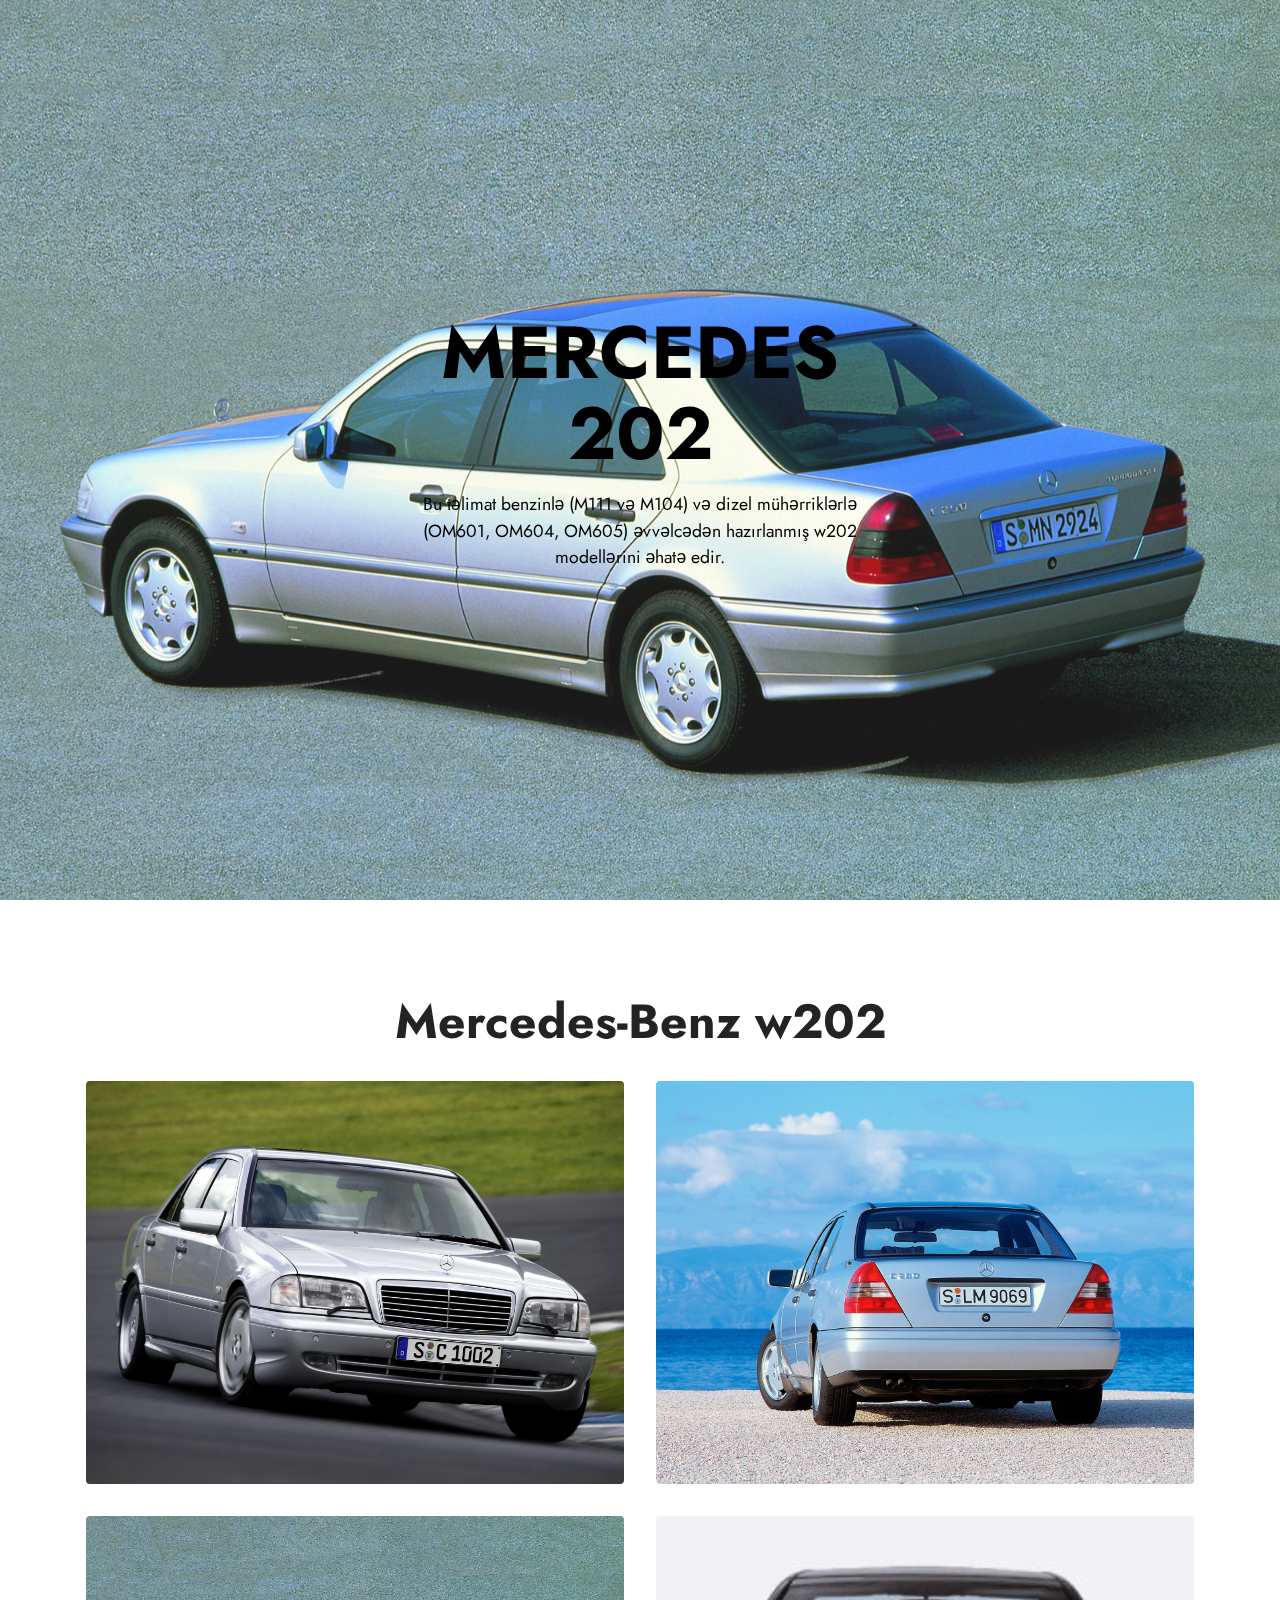
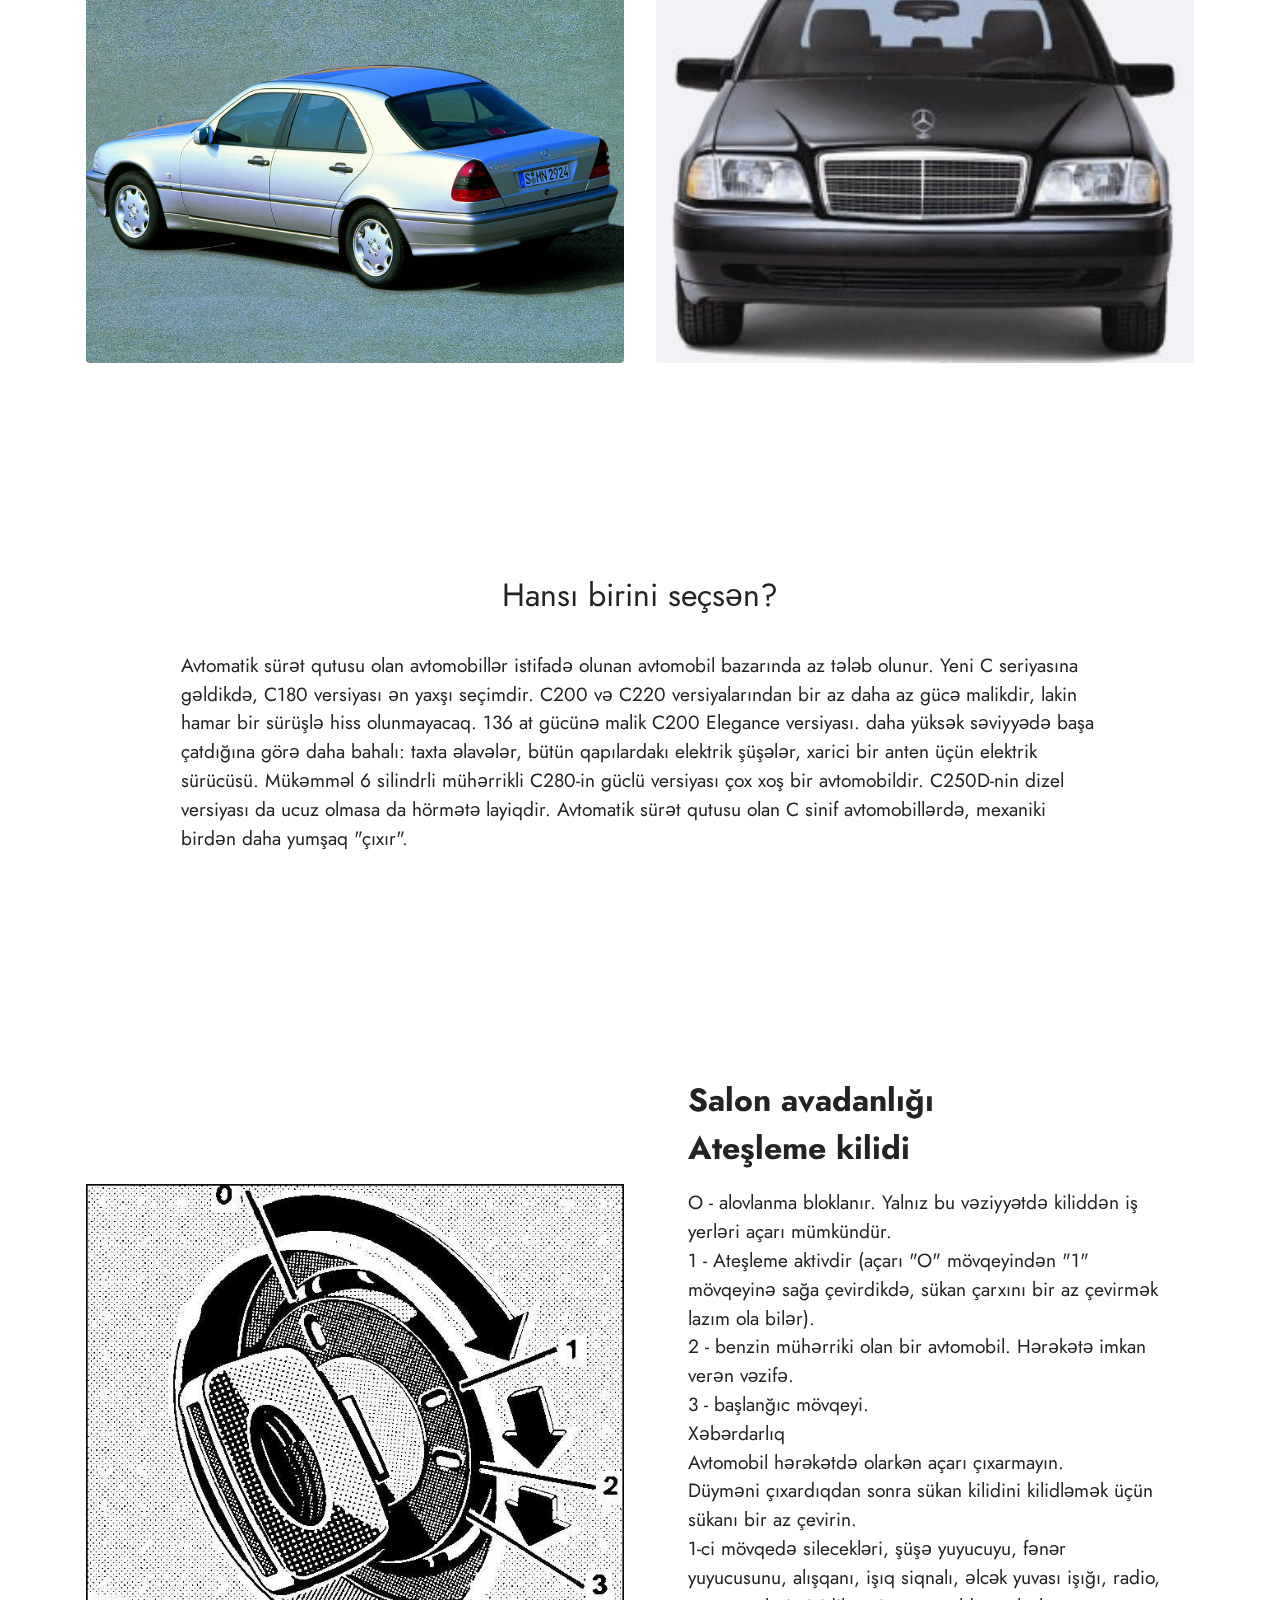
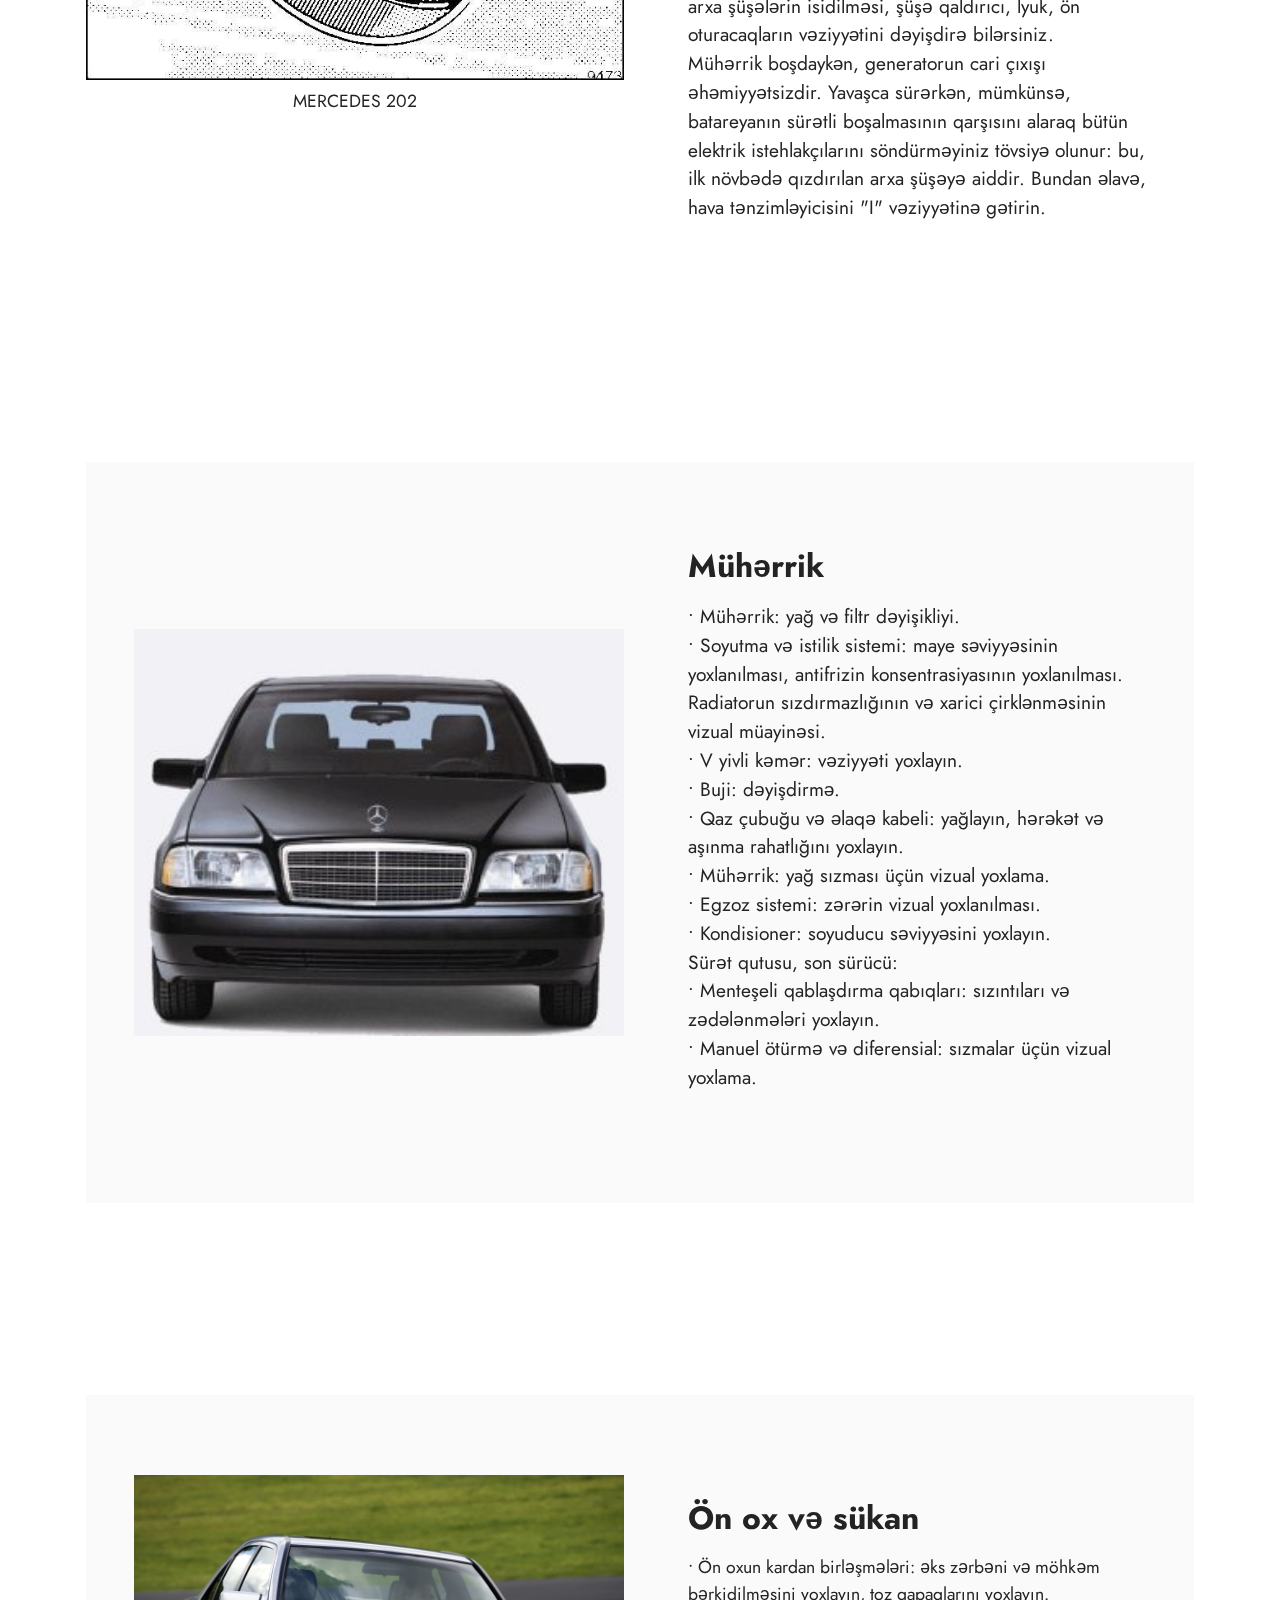
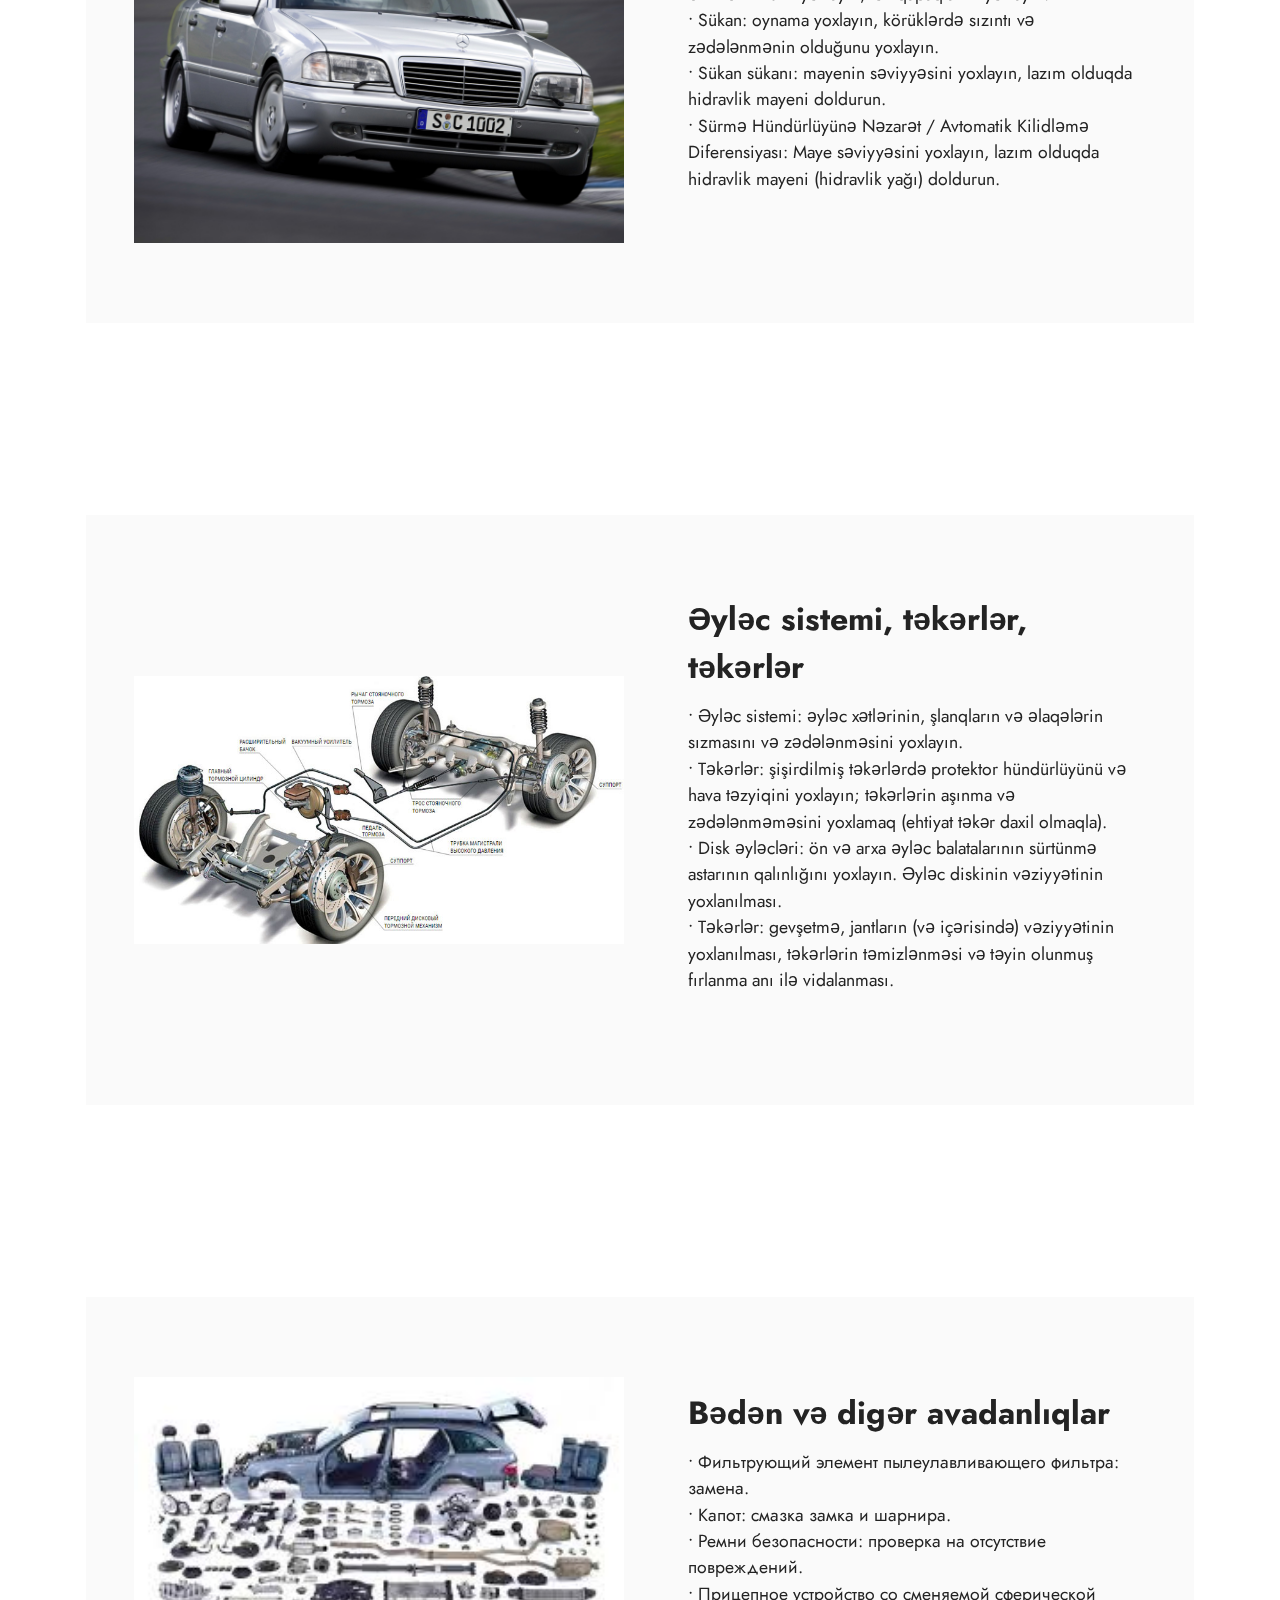
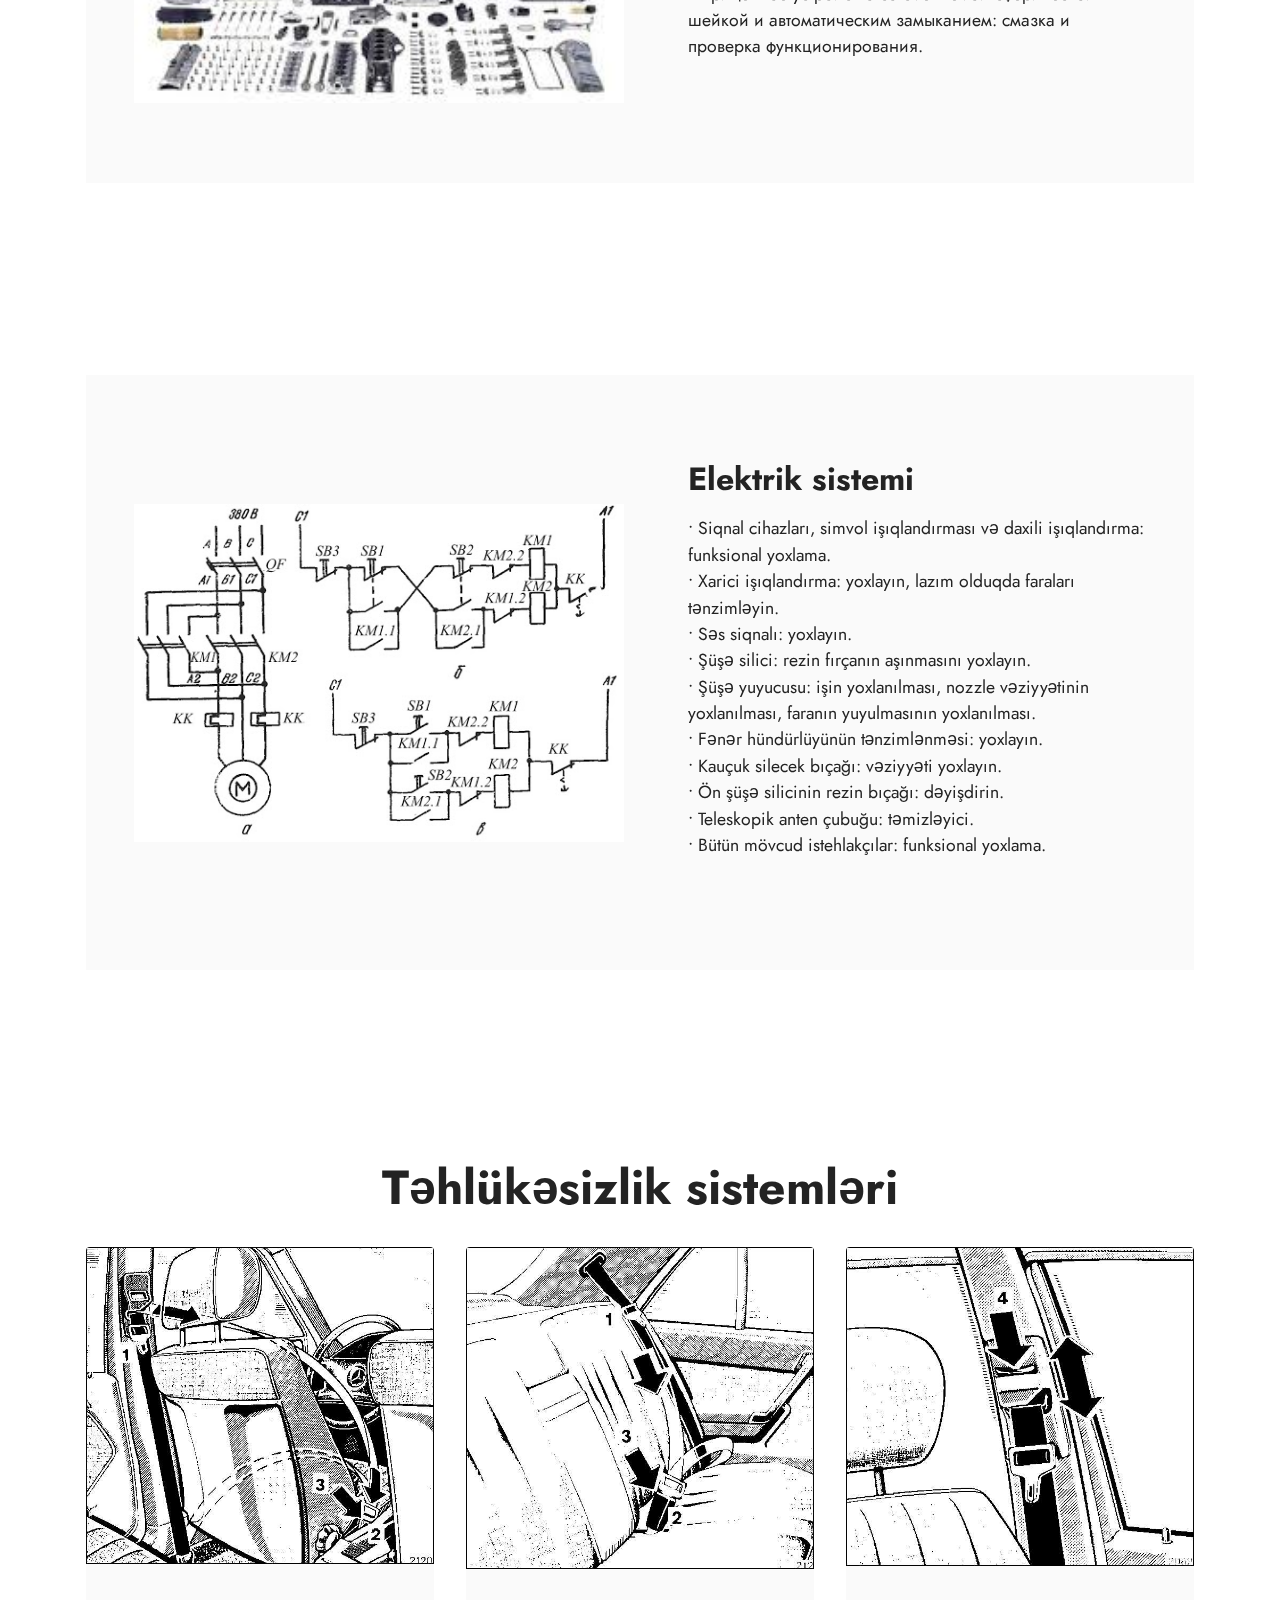
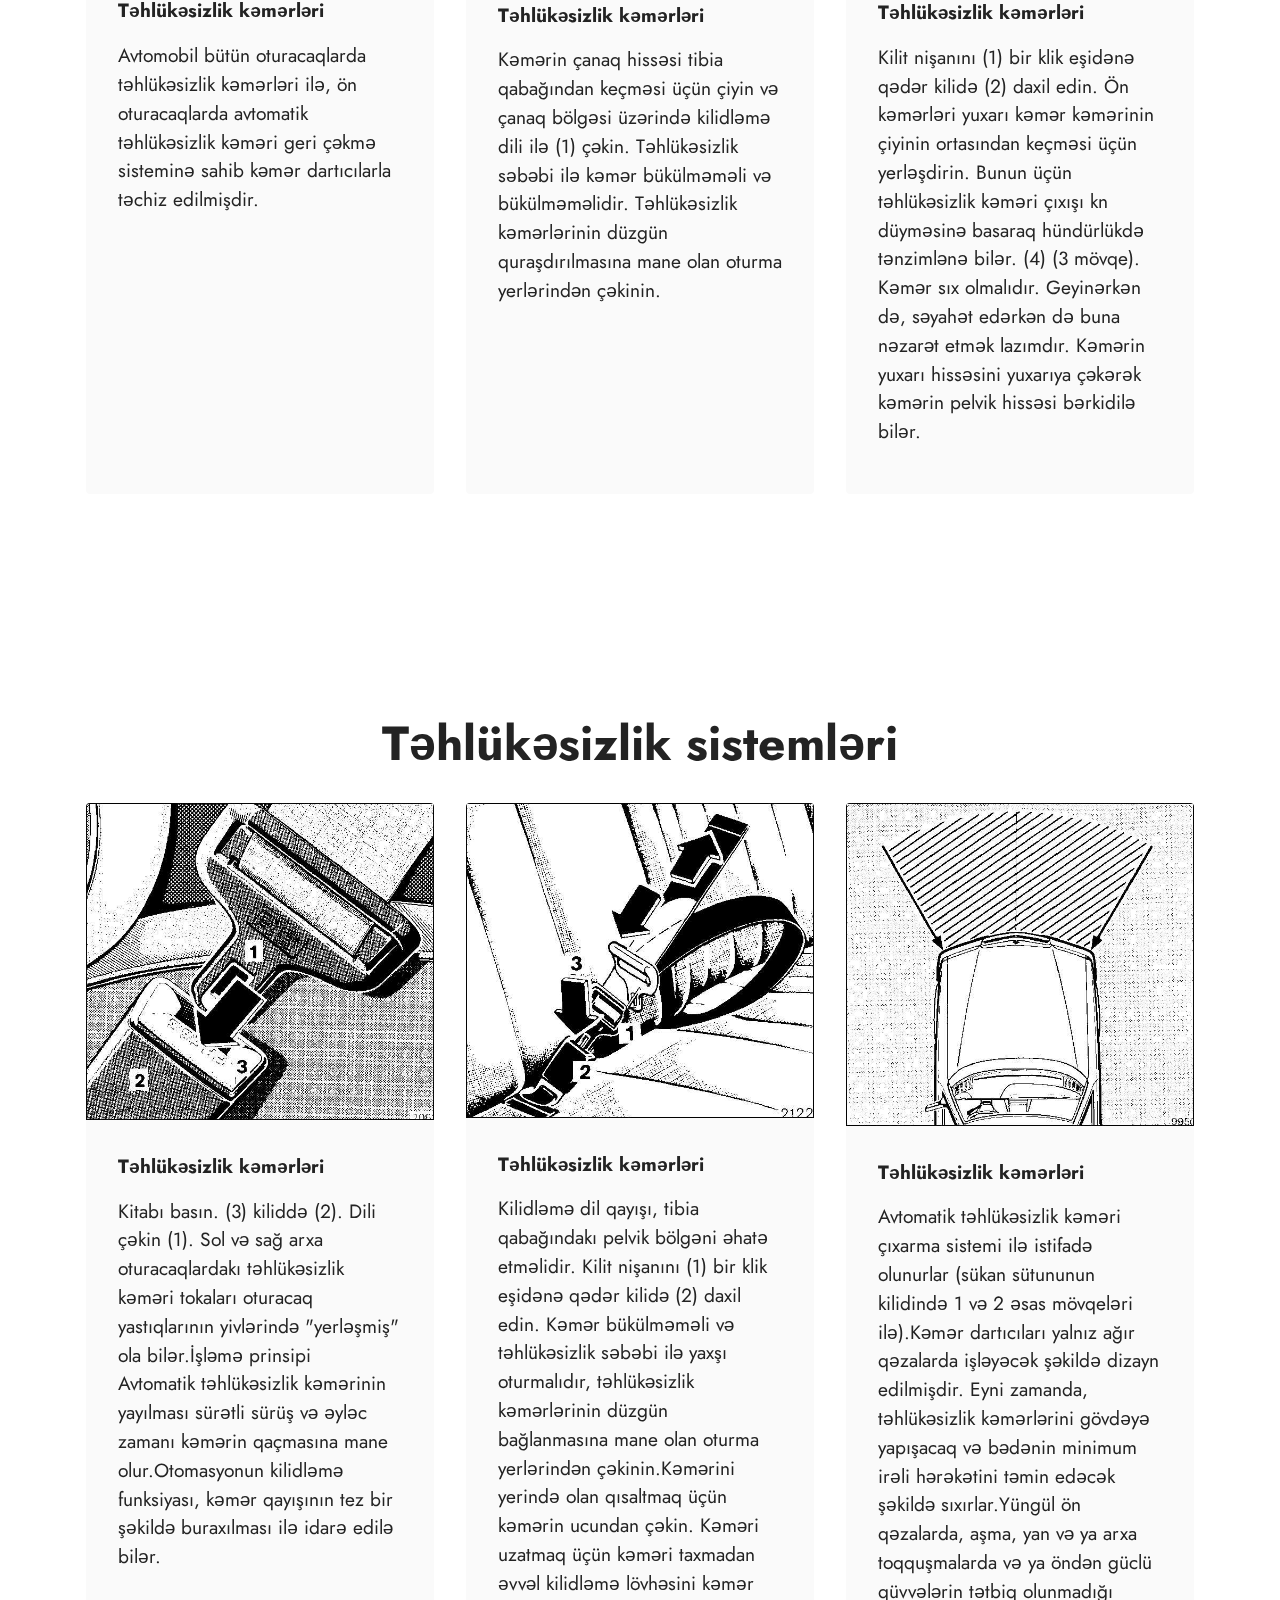
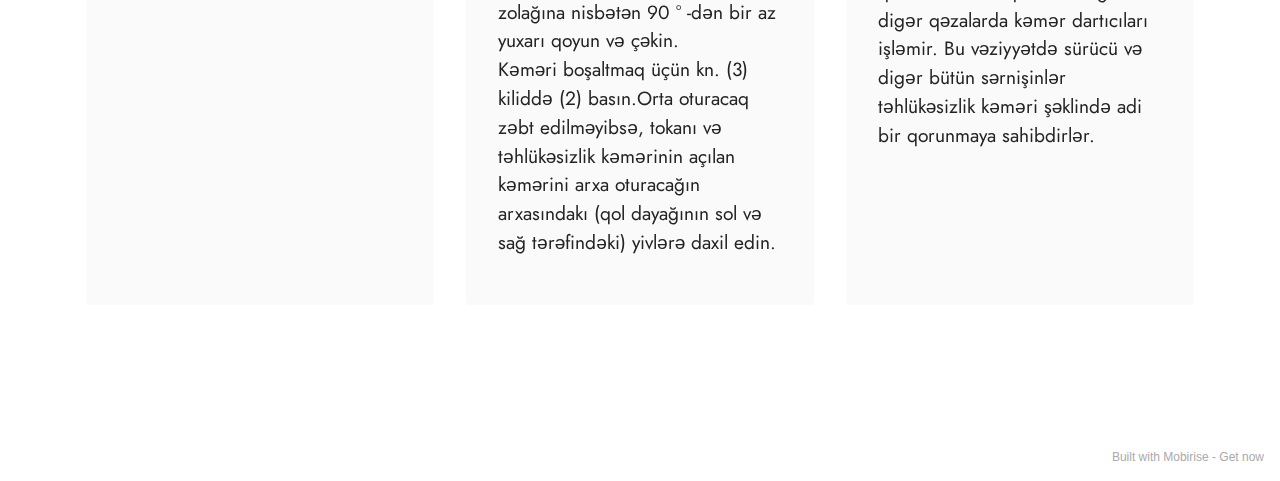
==== commit 1cbb6a33: "Add files via upload" ====
--- a/index.html
+++ b/index.html
@@ -256,7 +256,111 @@
             </div>
         </div>
     </div>
-</section><section style="background-color: #fff; font-family: -apple-system, BlinkMacSystemFont, 'Segoe UI', 'Roboto', 'Helvetica Neue', Arial, sans-serif; color:#aaa; font-size:12px; padding: 0; align-items: center; display: flex;"><a href="https://mobirise.site/r" style="flex: 1 1; height: 3rem; padding-left: 1rem;"></a><p style="flex: 0 0 auto; margin:0; padding-right:1rem;">Built with Mobirise - <a href="https://mobirise.site/l" style="color:#aaa;">Read more</a></p></section><script src="assets/web/assets/jquery/jquery.min.js"></script>  <script src="assets/popper/popper.min.js"></script>  <script src="assets/tether/tether.min.js"></script>  <script src="assets/bootstrap/js/bootstrap.min.js"></script>  <script src="assets/smoothscroll/smooth-scroll.js"></script>  <script src="assets/parallax/jarallax.min.js"></script>  <script src="assets/theme/js/script.js"></script>  
+</section>
+
+<section class="features3 cid-sq94WimfEG" id="features3-i">
+    
+    
+    <div class="container">
+        <div class="mbr-section-head">
+            <h4 class="mbr-section-title mbr-fonts-style align-center mb-0 display-2"><strong>Təhlükəsizlik sistemləri</strong></h4>
+            
+        </div>
+        <div class="row mt-4">
+            <div class="item features-image сol-12 col-md-6 col-lg-4">
+                <div class="item-wrapper">
+                    <div class="item-img">
+                        <img src="assets/images/s35-1.jpg" alt="">
+                    </div>
+                    <div class="item-content">
+                        <h5 class="item-title mbr-fonts-style display-7"><strong>Təhlükəsizlik kəmərləri</strong></h5>
+                        
+                        <p class="mbr-text mbr-fonts-style mt-3 display-7">Avtomobil bütün oturacaqlarda təhlükəsizlik kəmərləri ilə, ön oturacaqlarda avtomatik təhlükəsizlik kəməri geri çəkmə sisteminə sahib kəmər dartıcılarla təchiz edilmişdir.</p>
+                    </div>
+                    
+                </div>
+            </div>
+            <div class="item features-image сol-12 col-md-6 col-lg-4">
+                <div class="item-wrapper">
+                    <div class="item-img">
+                        <img src="assets/images/s35-2.jpg" alt="">
+                    </div>
+                    <div class="item-content">
+                        <h5 class="item-title mbr-fonts-style display-7"><strong>Təhlükəsizlik kəmərləri</strong></h5>
+                        
+                        <p class="mbr-text mbr-fonts-style mt-3 display-7">Kəmərin çanaq hissəsi tibia qabağından keçməsi üçün çiyin və çanaq bölgəsi üzərində kilidləmə dili ilə (1) çəkin. Təhlükəsizlik səbəbi ilə kəmər bükülməməli və bükülməməlidir. Təhlükəsizlik kəmərlərinin düzgün quraşdırılmasına mane olan oturma yerlərindən çəkinin.</p>
+                    </div>
+                    
+                </div>
+            </div>
+            <div class="item features-image сol-12 col-md-6 col-lg-4">
+                <div class="item-wrapper">
+                    <div class="item-img">
+                        <img src="assets/images/s35-3.jpg" alt="">
+                    </div>
+                    <div class="item-content">
+                        <h5 class="item-title mbr-fonts-style display-7"><strong>Təhlükəsizlik kəmərləri</strong></h5>
+                        
+                        <p class="mbr-text mbr-fonts-style mt-3 display-7">Kilit nişanını (1) bir klik eşidənə qədər kilidə (2) daxil edin. Ön kəmərləri yuxarı kəmər kəmərinin çiyinin ortasından keçməsi üçün yerləşdirin. Bunun üçün təhlükəsizlik kəməri çıxışı kn düyməsinə basaraq hündürlükdə tənzimlənə bilər. (4) (3 mövqe).<br>Kəmər sıx olmalıdır. Geyinərkən də, səyahət edərkən də buna nəzarət etmək lazımdır. Kəmərin yuxarı hissəsini yuxarıya çəkərək kəmərin pelvik hissəsi bərkidilə bilər.<br></p>
+                    </div>
+                    
+                </div>
+            </div>
+        </div>
+    </div>
+</section>
+
+<section class="features3 cid-sq94XulvwV" id="features3-j">
+    
+    
+    <div class="container">
+        <div class="mbr-section-head">
+            <h4 class="mbr-section-title mbr-fonts-style align-center mb-0 display-2"><strong>Təhlükəsizlik sistemləri</strong></h4>
+            
+        </div>
+        <div class="row mt-4">
+            <div class="item features-image сol-12 col-md-6 col-lg-4">
+                <div class="item-wrapper">
+                    <div class="item-img">
+                        <img src="assets/images/s36-1.jpg" alt="">
+                    </div>
+                    <div class="item-content">
+                        <h5 class="item-title mbr-fonts-style display-7"><strong>Təhlükəsizlik kəmərləri</strong></h5>
+                        
+                        <p class="mbr-text mbr-fonts-style mt-3 display-7">Kitabı basın. (3) kiliddə (2). Dili çəkin (1). Sol və sağ arxa oturacaqlardakı təhlükəsizlik kəməri tokaları oturacaq yastıqlarının yivlərində "yerləşmiş" ola bilər.İşləmə prinsipi<br>Avtomatik təhlükəsizlik kəmərinin yayılması sürətli sürüş və əyləc zamanı kəmərin qaçmasına mane olur.Otomasyonun kilidləmə funksiyası, kəmər qayışının tez bir şəkildə buraxılması ilə idarə edilə bilər.</p>
+                    </div>
+                    
+                </div>
+            </div>
+            <div class="item features-image сol-12 col-md-6 col-lg-4">
+                <div class="item-wrapper">
+                    <div class="item-img">
+                        <img src="assets/images/s36-2.jpg" alt="">
+                    </div>
+                    <div class="item-content">
+                        <h5 class="item-title mbr-fonts-style display-7"><strong>Təhlükəsizlik kəmərləri</strong></h5>
+                        
+                        <p class="mbr-text mbr-fonts-style mt-3 display-7">Kilidləmə dil qayışı, tibia qabağındakı pelvik bölgəni əhatə etməlidir. Kilit nişanını (1) bir klik eşidənə qədər kilidə (2) daxil edin. Kəmər bükülməməli və təhlükəsizlik səbəbi ilə yaxşı oturmalıdır, təhlükəsizlik kəmərlərinin düzgün bağlanmasına mane olan oturma yerlərindən çəkinin.Kəmərini yerində olan qısaltmaq üçün kəmərin ucundan çəkin. Kəməri uzatmaq üçün kəməri taxmadan əvvəl kilidləmə lövhəsini kəmər zolağına nisbətən 90 ° -dən bir az yuxarı qoyun və çəkin.<br>Kəməri boşaltmaq üçün kn. (3) kiliddə (2) basın.Orta oturacaq zəbt edilməyibsə, tokanı və təhlükəsizlik kəmərinin açılan kəmərini arxa oturacağın arxasındakı (qol dayağının sol və sağ tərəfindəki) yivlərə daxil edin.</p>
+                    </div>
+                    
+                </div>
+            </div>
+            <div class="item features-image сol-12 col-md-6 col-lg-4">
+                <div class="item-wrapper">
+                    <div class="item-img">
+                        <img src="assets/images/s37.jpg" alt="">
+                    </div>
+                    <div class="item-content">
+                        <h5 class="item-title mbr-fonts-style display-7"><strong>Təhlükəsizlik kəmərləri</strong></h5>
+                        
+                        <p class="mbr-text mbr-fonts-style mt-3 display-7">Avtomatik təhlükəsizlik kəməri çıxarma sistemi ilə istifadə olunurlar (sükan sütununun kilidində 1 və 2 əsas mövqeləri ilə).Kəmər dartıcıları yalnız ağır qəzalarda işləyəcək şəkildə dizayn edilmişdir. Eyni zamanda, təhlükəsizlik kəmərlərini gövdəyə yapışacaq və bədənin minimum irəli hərəkətini təmin edəcək şəkildə sıxırlar.Yüngül ön qəzalarda, aşma, yan və ya arxa toqquşmalarda və ya öndən güclü qüvvələrin tətbiq olunmadığı digər qəzalarda kəmər dartıcıları işləmir. Bu vəziyyətdə sürücü və digər bütün sərnişinlər təhlükəsizlik kəməri şəklində adi bir qorunmaya sahibdirlər.<br></p>
+                    </div>
+                    
+                </div>
+            </div>
+        </div>
+    </div>
+</section><section style="background-color: #fff; font-family: -apple-system, BlinkMacSystemFont, 'Segoe UI', 'Roboto', 'Helvetica Neue', Arial, sans-serif; color:#aaa; font-size:12px; padding: 0; align-items: center; display: flex;"><a href="https://mobirise.site/v" style="flex: 1 1; height: 3rem; padding-left: 1rem;"></a><p style="flex: 0 0 auto; margin:0; padding-right:1rem;">Built with Mobirise - <a href="https://mobirise.site/m" style="color:#aaa;">Get now</a></p></section><script src="assets/web/assets/jquery/jquery.min.js"></script>  <script src="assets/popper/popper.min.js"></script>  <script src="assets/tether/tether.min.js"></script>  <script src="assets/bootstrap/js/bootstrap.min.js"></script>  <script src="assets/smoothscroll/smooth-scroll.js"></script>  <script src="assets/parallax/jarallax.min.js"></script>  <script src="assets/theme/js/script.js"></script>  
   
   
 </body>
--- a/assets/mobirise/css/mbr-additional.css
+++ b/assets/mobirise/css/mbr-additional.css
@@ -948,3 +948,105 @@
   width: 100%;
   object-fit: cover;
 }
+.cid-sq94WimfEG {
+  padding-top: 6rem;
+  padding-bottom: 6rem;
+  background-color: #ffffff;
+}
+.cid-sq94WimfEG img,
+.cid-sq94WimfEG .item-img {
+  width: 100%;
+}
+.cid-sq94WimfEG .item:focus,
+.cid-sq94WimfEG span:focus {
+  outline: none;
+}
+.cid-sq94WimfEG .item {
+  cursor: pointer;
+  margin-bottom: 2rem;
+}
+.cid-sq94WimfEG .item-wrapper {
+  position: relative;
+  border-radius: 4px;
+  background: #fafafa;
+  height: 100%;
+  display: flex;
+  flex-flow: column nowrap;
+}
+@media (min-width: 992px) {
+  .cid-sq94WimfEG .item-wrapper .item-content {
+    padding: 2rem;
+  }
+}
+@media (max-width: 991px) {
+  .cid-sq94WimfEG .item-wrapper .item-content {
+    padding: 1rem;
+  }
+}
+.cid-sq94WimfEG .mbr-section-btn {
+  margin-top: auto !important;
+}
+.cid-sq94WimfEG .mbr-section-title {
+  color: #232323;
+}
+.cid-sq94WimfEG .mbr-text,
+.cid-sq94WimfEG .mbr-section-btn {
+  text-align: left;
+}
+.cid-sq94WimfEG .item-title {
+  text-align: left;
+}
+.cid-sq94WimfEG .item-subtitle {
+  text-align: left;
+}
+.cid-sq94XulvwV {
+  padding-top: 6rem;
+  padding-bottom: 6rem;
+  background-color: #ffffff;
+}
+.cid-sq94XulvwV img,
+.cid-sq94XulvwV .item-img {
+  width: 100%;
+}
+.cid-sq94XulvwV .item:focus,
+.cid-sq94XulvwV span:focus {
+  outline: none;
+}
+.cid-sq94XulvwV .item {
+  cursor: pointer;
+  margin-bottom: 2rem;
+}
+.cid-sq94XulvwV .item-wrapper {
+  position: relative;
+  border-radius: 4px;
+  background: #fafafa;
+  height: 100%;
+  display: flex;
+  flex-flow: column nowrap;
+}
+@media (min-width: 992px) {
+  .cid-sq94XulvwV .item-wrapper .item-content {
+    padding: 2rem;
+  }
+}
+@media (max-width: 991px) {
+  .cid-sq94XulvwV .item-wrapper .item-content {
+    padding: 1rem;
+  }
+}
+.cid-sq94XulvwV .mbr-section-btn {
+  margin-top: auto !important;
+}
+.cid-sq94XulvwV .mbr-section-title {
+  color: #232323;
+}
+.cid-sq94XulvwV .mbr-text,
+.cid-sq94XulvwV .mbr-section-btn {
+  text-align: left;
+}
+.cid-sq94XulvwV .item-title {
+  text-align: left;
+}
+.cid-sq94XulvwV .item-subtitle {
+  text-align: left;
+}
--- a/assets/mobirise/css/mbr-additional.css
+++ b/assets/mobirise/css/mbr-additional.css
@@ -948,3 +948,105 @@
   width: 100%;
   object-fit: cover;
 }
+.cid-sq94WimfEG {
+  padding-top: 6rem;
+  padding-bottom: 6rem;
+  background-color: #ffffff;
+}
+.cid-sq94WimfEG img,
+.cid-sq94WimfEG .item-img {
+  width: 100%;
+}
+.cid-sq94WimfEG .item:focus,
+.cid-sq94WimfEG span:focus {
+  outline: none;
+}
+.cid-sq94WimfEG .item {
+  cursor: pointer;
+  margin-bottom: 2rem;
+}
+.cid-sq94WimfEG .item-wrapper {
+  position: relative;
+  border-radius: 4px;
+  background: #fafafa;
+  height: 100%;
+  display: flex;
+  flex-flow: column nowrap;
+}
+@media (min-width: 992px) {
+  .cid-sq94WimfEG .item-wrapper .item-content {
+    padding: 2rem;
+  }
+}
+@media (max-width: 991px) {
+  .cid-sq94WimfEG .item-wrapper .item-content {
+    padding: 1rem;
+  }
+}
+.cid-sq94WimfEG .mbr-section-btn {
+  margin-top: auto !important;
+}
+.cid-sq94WimfEG .mbr-section-title {
+  color: #232323;
+}
+.cid-sq94WimfEG .mbr-text,
+.cid-sq94WimfEG .mbr-section-btn {
+  text-align: left;
+}
+.cid-sq94WimfEG .item-title {
+  text-align: left;
+}
+.cid-sq94WimfEG .item-subtitle {
+  text-align: left;
+}
+.cid-sq94XulvwV {
+  padding-top: 6rem;
+  padding-bottom: 6rem;
+  background-color: #ffffff;
+}
+.cid-sq94XulvwV img,
+.cid-sq94XulvwV .item-img {
+  width: 100%;
+}
+.cid-sq94XulvwV .item:focus,
+.cid-sq94XulvwV span:focus {
+  outline: none;
+}
+.cid-sq94XulvwV .item {
+  cursor: pointer;
+  margin-bottom: 2rem;
+}
+.cid-sq94XulvwV .item-wrapper {
+  position: relative;
+  border-radius: 4px;
+  background: #fafafa;
+  height: 100%;
+  display: flex;
+  flex-flow: column nowrap;
+}
+@media (min-width: 992px) {
+  .cid-sq94XulvwV .item-wrapper .item-content {
+    padding: 2rem;
+  }
+}
+@media (max-width: 991px) {
+  .cid-sq94XulvwV .item-wrapper .item-content {
+    padding: 1rem;
+  }
+}
+.cid-sq94XulvwV .mbr-section-btn {
+  margin-top: auto !important;
+}
+.cid-sq94XulvwV .mbr-section-title {
+  color: #232323;
+}
+.cid-sq94XulvwV .mbr-text,
+.cid-sq94XulvwV .mbr-section-btn {
+  text-align: left;
+}
+.cid-sq94XulvwV .item-title {
+  text-align: left;
+}
+.cid-sq94XulvwV .item-subtitle {
+  text-align: left;
+}
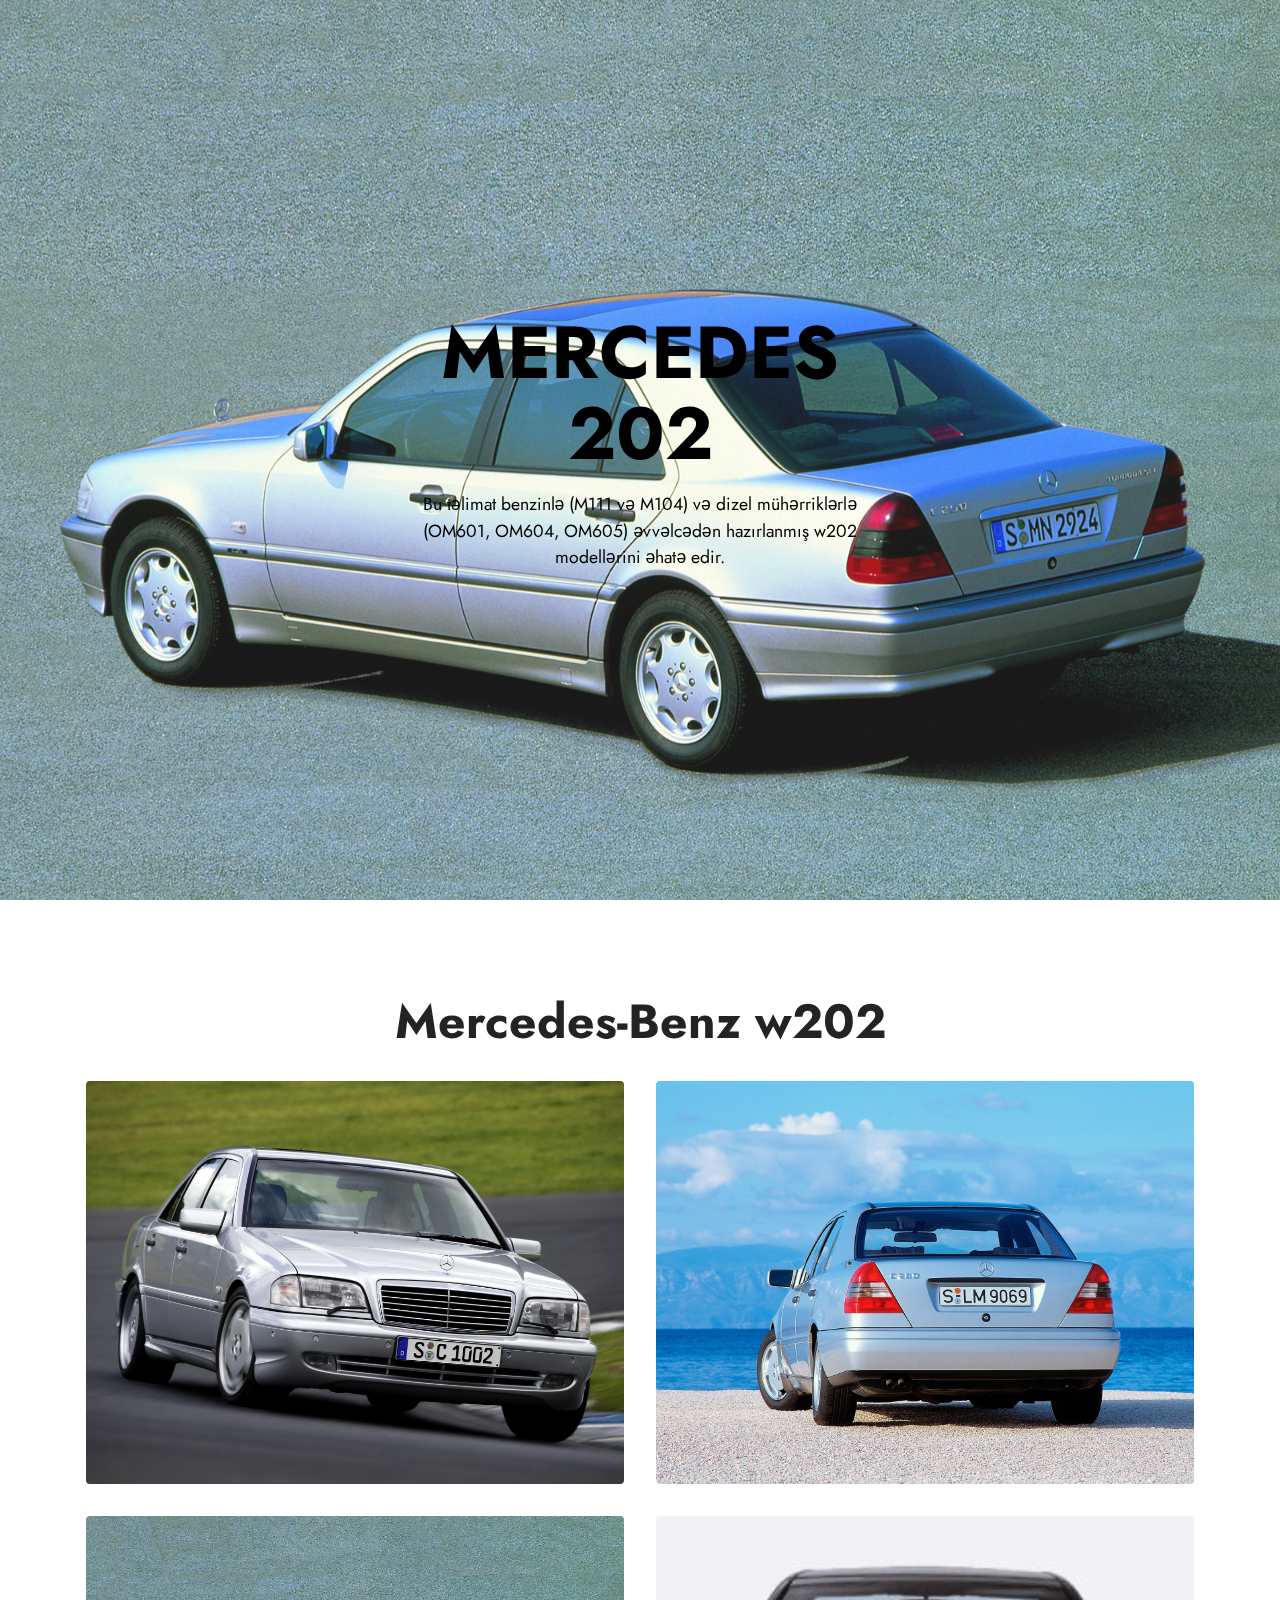
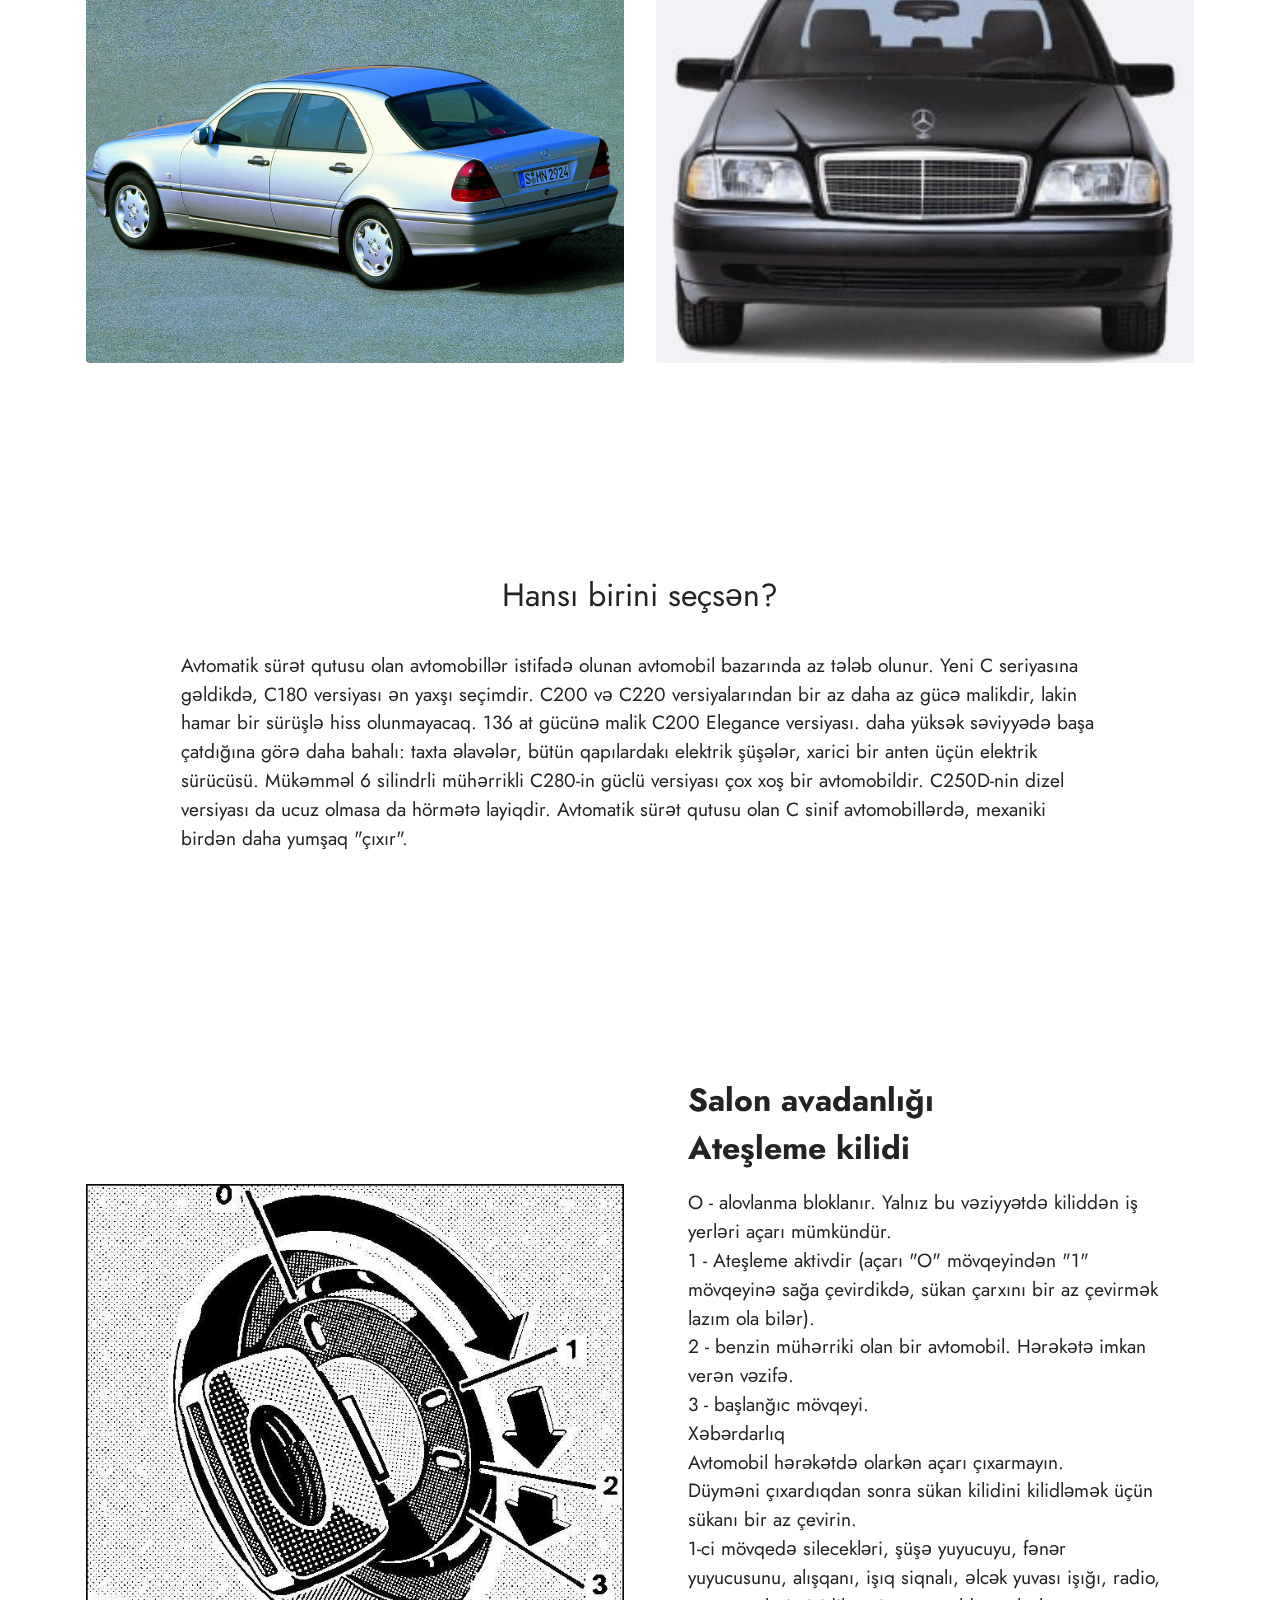
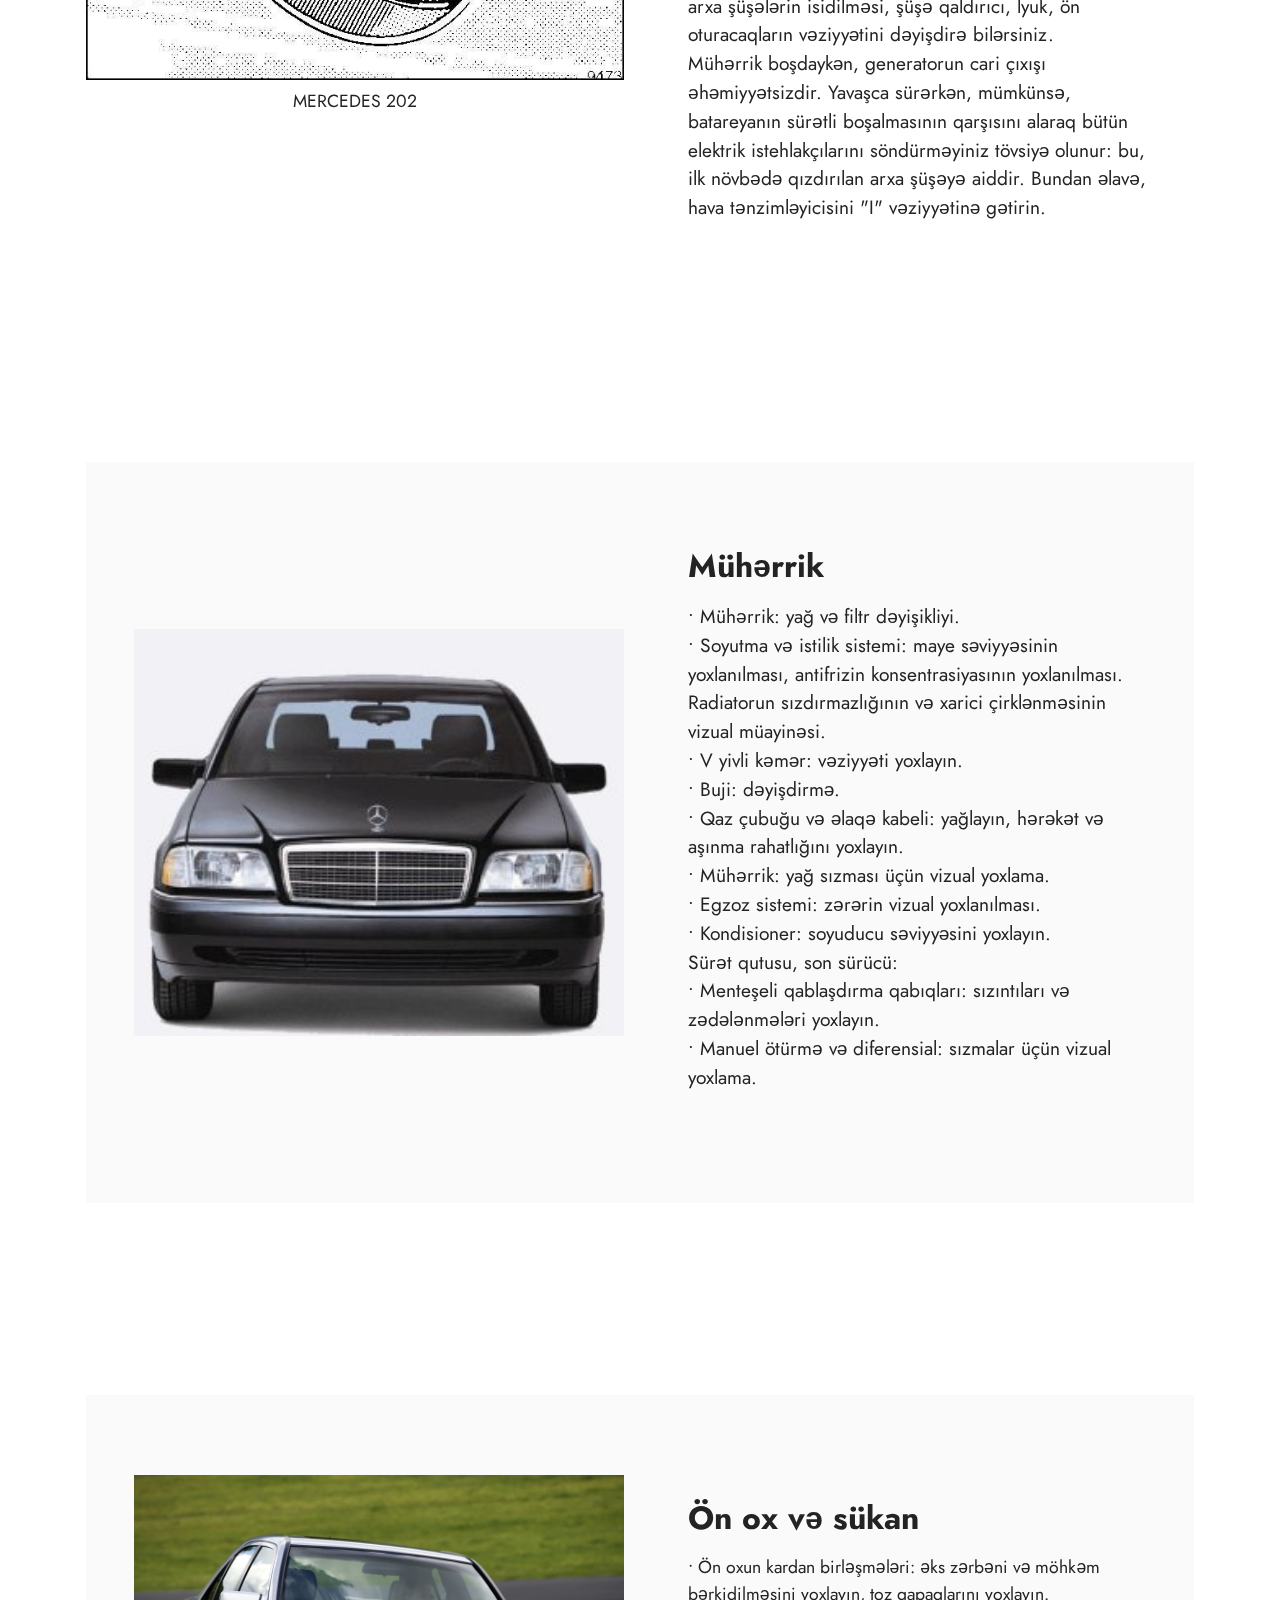
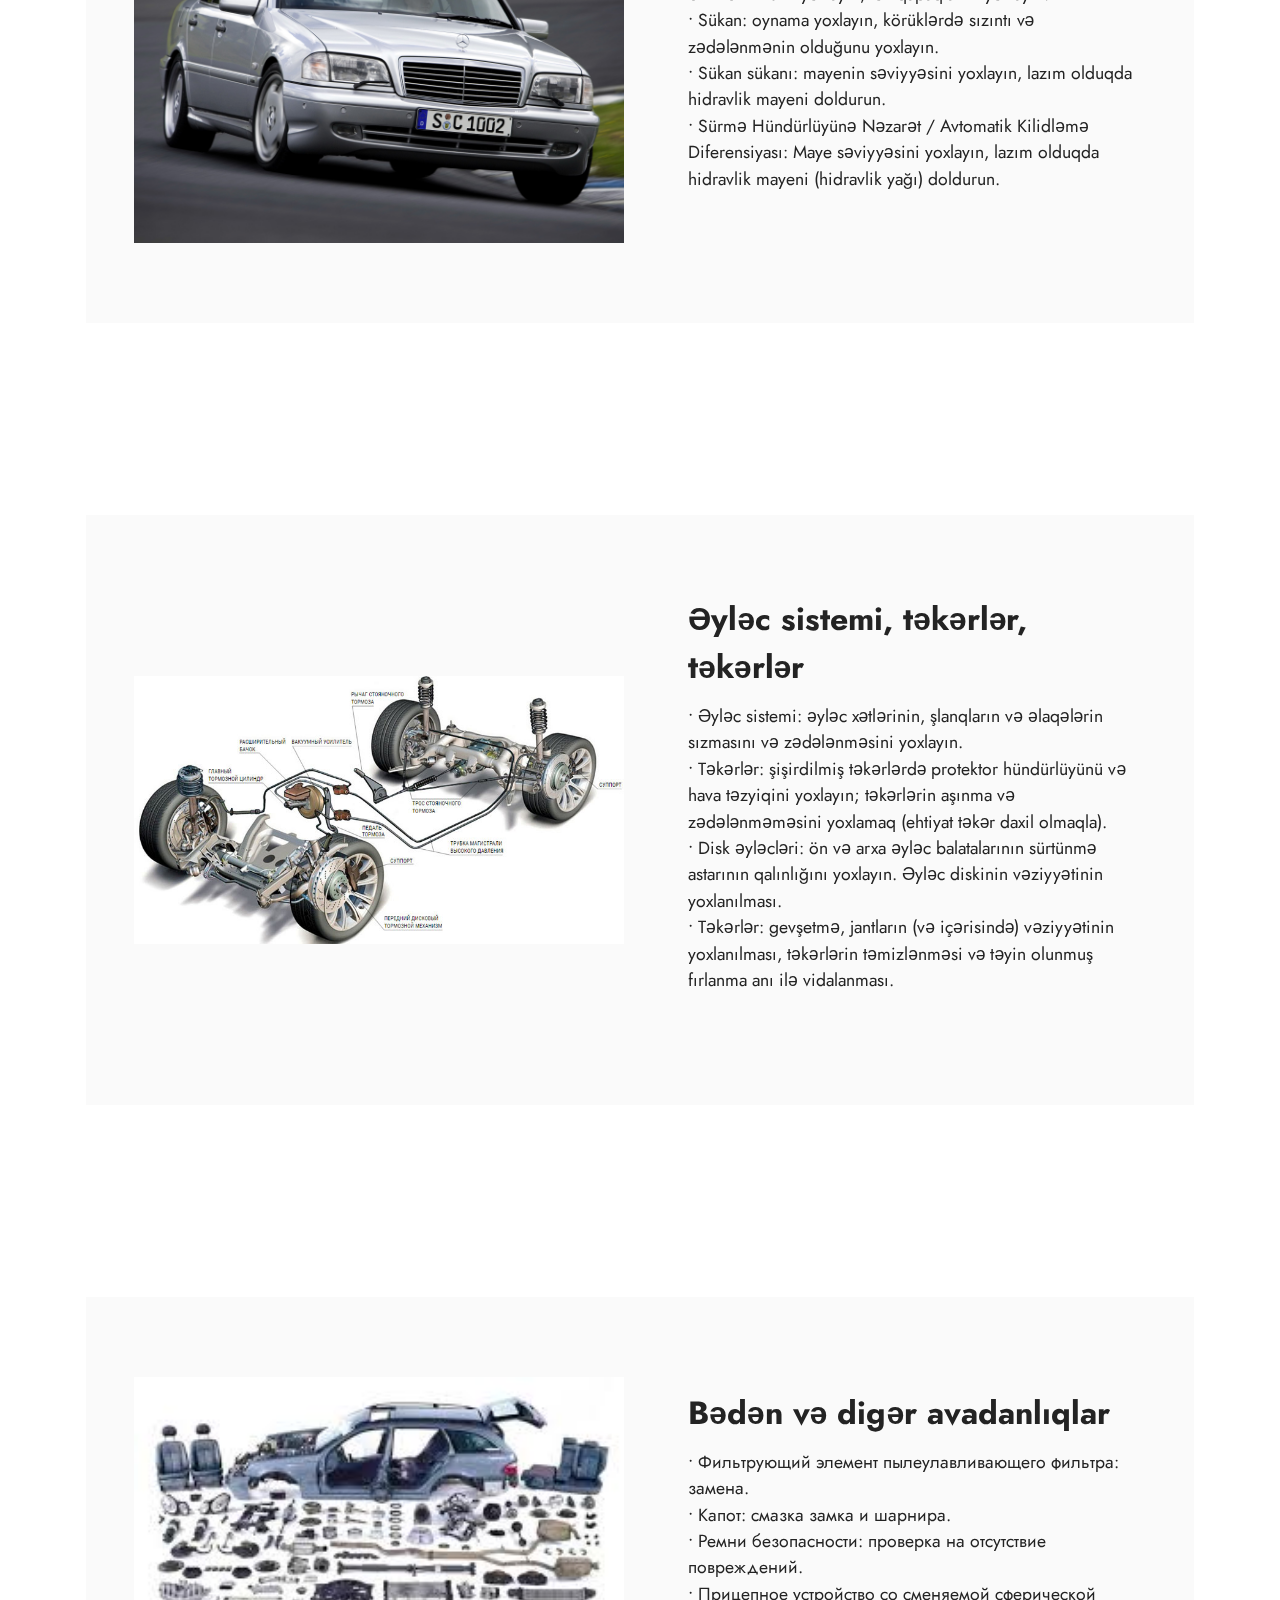
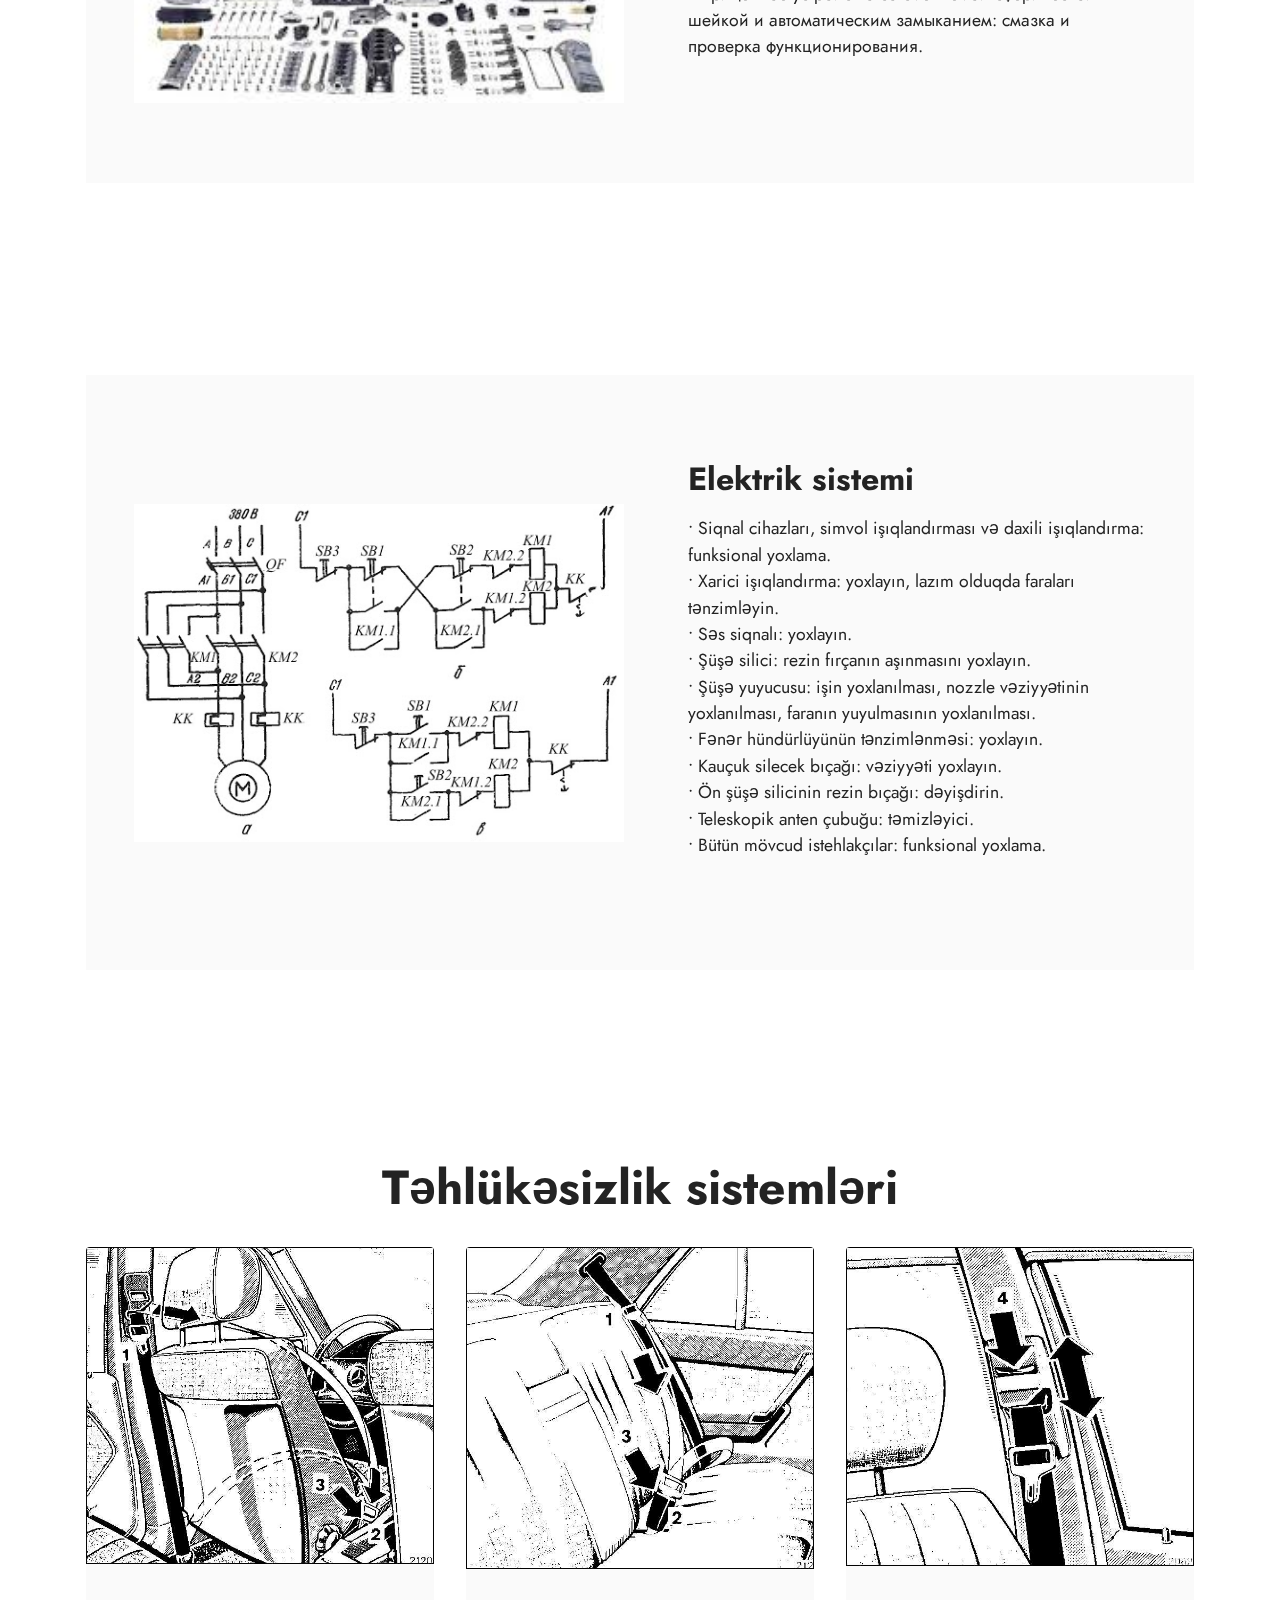
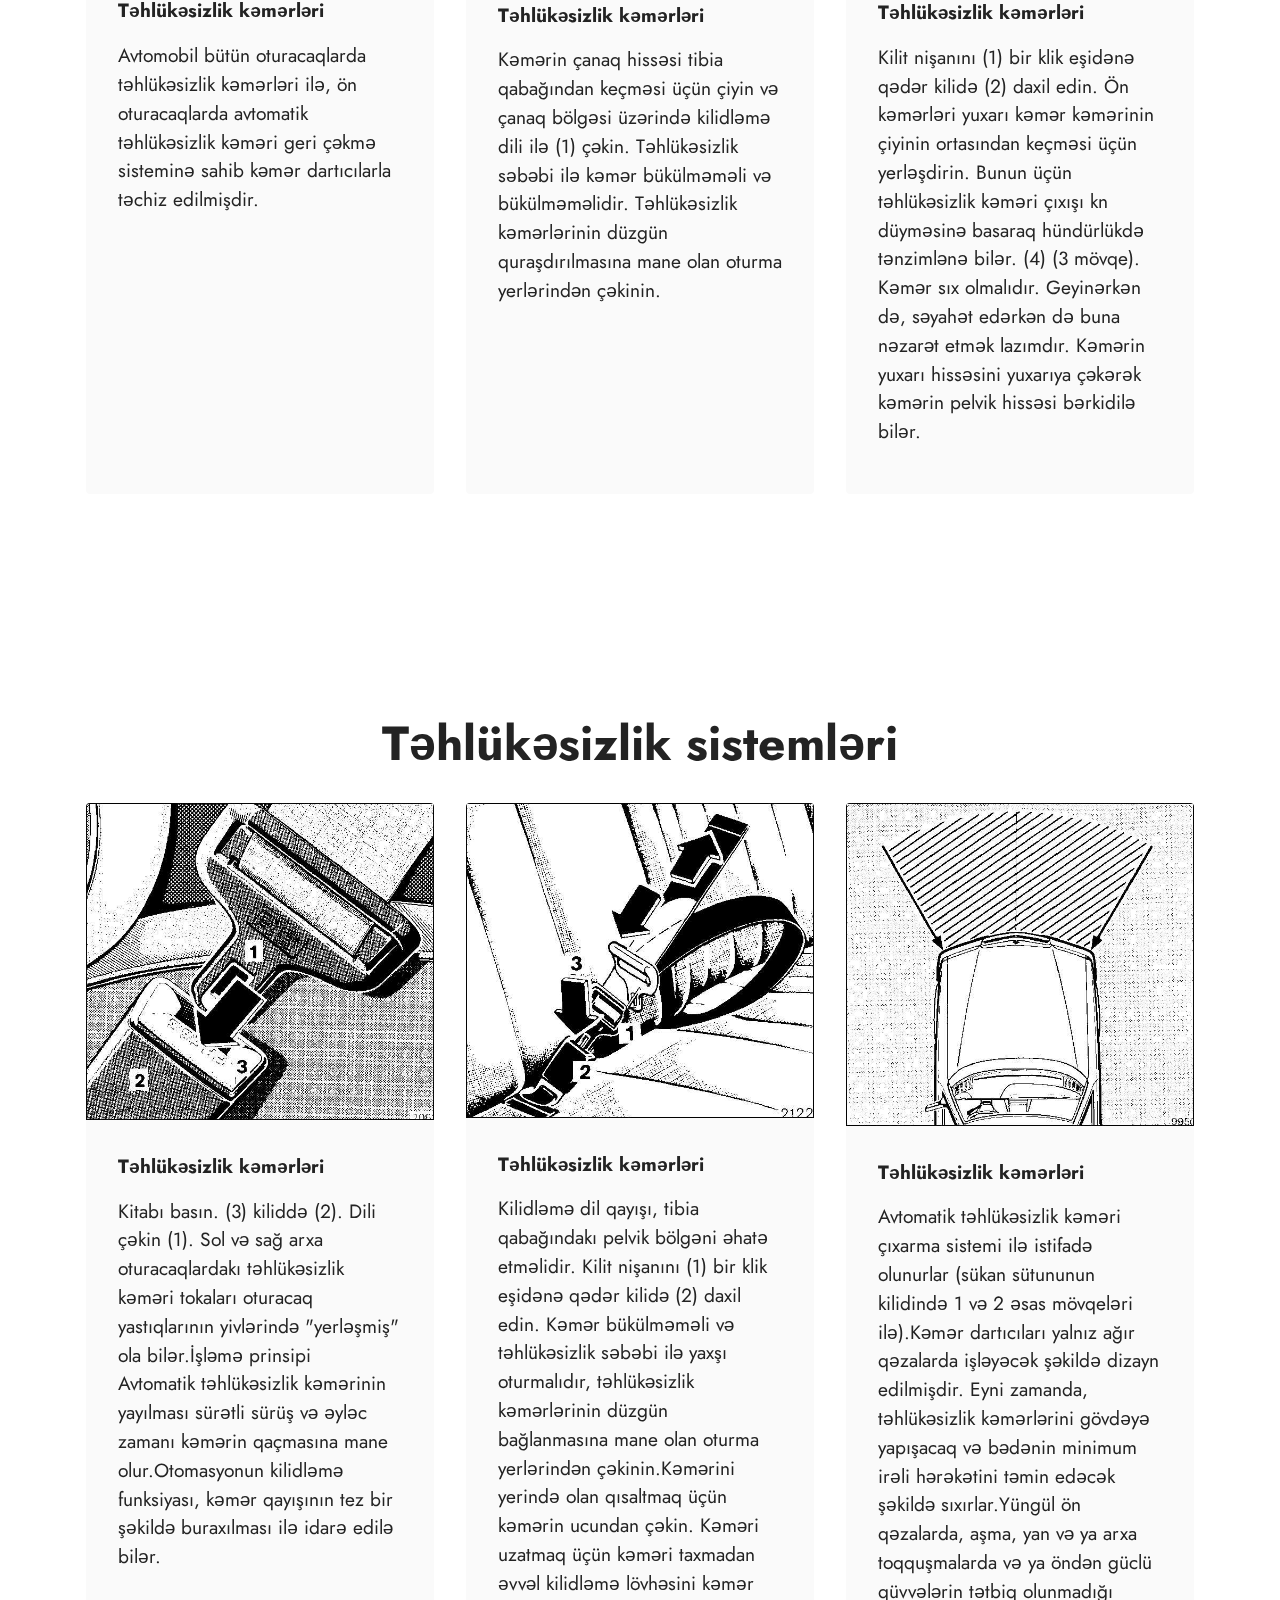
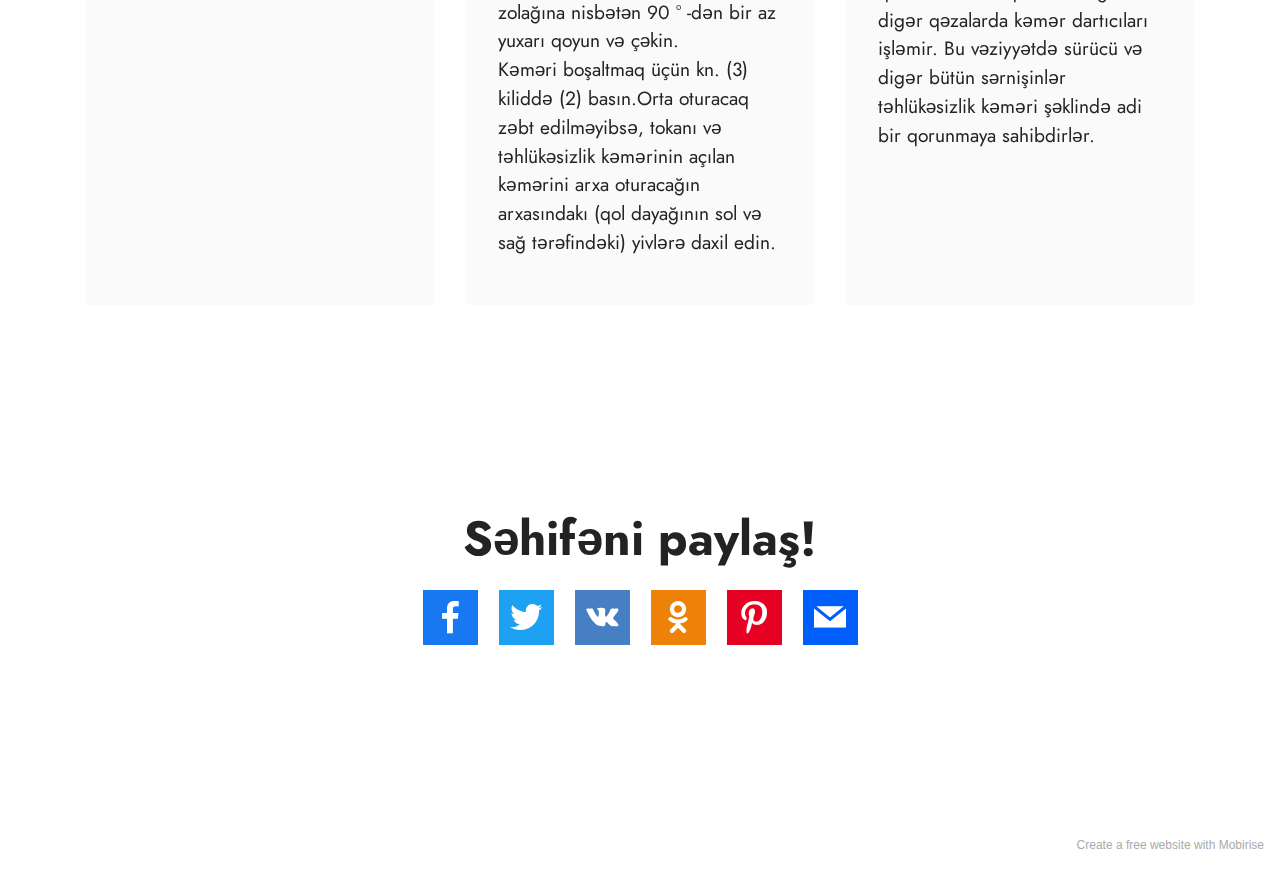
==== commit b81a778b: "Add files via upload" ====
--- a/index.html
+++ b/index.html
@@ -19,6 +19,7 @@
   <link rel="stylesheet" href="assets/bootstrap/css/bootstrap.min.css">
   <link rel="stylesheet" href="assets/bootstrap/css/bootstrap-grid.min.css">
   <link rel="stylesheet" href="assets/bootstrap/css/bootstrap-reboot.min.css">
+  <link rel="stylesheet" href="assets/socicon/css/styles.css">
   <link rel="stylesheet" href="assets/theme/css/style.css">
   <link rel="preload" as="style" href="assets/mobirise/css/mbr-additional.css"><link rel="stylesheet" href="assets/mobirise/css/mbr-additional.css" type="text/css">
   
@@ -360,7 +361,59 @@
             </div>
         </div>
     </div>
-</section><section style="background-color: #fff; font-family: -apple-system, BlinkMacSystemFont, 'Segoe UI', 'Roboto', 'Helvetica Neue', Arial, sans-serif; color:#aaa; font-size:12px; padding: 0; align-items: center; display: flex;"><a href="https://mobirise.site/v" style="flex: 1 1; height: 3rem; padding-left: 1rem;"></a><p style="flex: 0 0 auto; margin:0; padding-right:1rem;">Built with Mobirise - <a href="https://mobirise.site/m" style="color:#aaa;">Get now</a></p></section><script src="assets/web/assets/jquery/jquery.min.js"></script>  <script src="assets/popper/popper.min.js"></script>  <script src="assets/tether/tether.min.js"></script>  <script src="assets/bootstrap/js/bootstrap.min.js"></script>  <script src="assets/smoothscroll/smooth-scroll.js"></script>  <script src="assets/parallax/jarallax.min.js"></script>  <script src="assets/theme/js/script.js"></script>  
+</section>
+
+<section class="social1 cid-sqjeC6nm5H" id="share1-l">
+    
+    
+    
+
+    <div class="container">
+        <div class="media-container-row">
+            <div class="col-12">
+                <h3 class="mbr-section-title mb-3 align-center mbr-fonts-style display-2"><strong>Səhifəni paylaş!</strong></h3>
+                <div>
+                    <div class="mbr-social-likes align-center">
+                        <span class="btn btn-social socicon-bg-facebook facebook m-2">
+                            <i class="socicon socicon-facebook"></i>
+                        </span>
+                        <span class="btn btn-social twitter socicon-bg-twitter m-2">
+                            <i class="socicon socicon-twitter"></i>
+                        </span>
+                        <span class="btn btn-social vkontakte socicon-bg-vkontakte m-2">
+                            <i class="socicon socicon-vkontakte"></i>
+                        </span>
+                        <span class="btn btn-social odnoklassniki socicon-bg-odnoklassniki m-2">
+                            <i class="socicon socicon-odnoklassniki"></i>
+                        </span>
+                        <span class="btn btn-social pinterest socicon-bg-pinterest m-2">
+                            <i class="socicon socicon-pinterest"></i>
+                        </span>
+                        <span class="btn btn-social mailru socicon-bg-mail m-2">
+                            <i class="socicon socicon-mail"></i>
+                        </span>
+                    </div>
+                </div>
+            </div>
+        </div>
+    </div>
+</section>
+
+<section class="footer7 cid-sqjevBx3TR mbr-reveal" once="footers" id="footer7-k">
+
+    
+
+    
+
+    <div class="container">
+        <div class="media-container-row align-center mbr-white">
+            <div class="col-12">
+                <p class="mbr-text mb-0 mbr-fonts-style display-7">
+                    © Copyright 2021 Mercedes 202&nbsp;</p>
+            </div>
+        </div>
+    </div>
+</section><section style="background-color: #fff; font-family: -apple-system, BlinkMacSystemFont, 'Segoe UI', 'Roboto', 'Helvetica Neue', Arial, sans-serif; color:#aaa; font-size:12px; padding: 0; align-items: center; display: flex;"><a href="https://mobirise.site/r" style="flex: 1 1; height: 3rem; padding-left: 1rem;"></a><p style="flex: 0 0 auto; margin:0; padding-right:1rem;">Create a free <a href="https://mobirise.site/y" style="color:#aaa;">website</a> with Mobirise</p></section><script src="assets/web/assets/jquery/jquery.min.js"></script>  <script src="assets/popper/popper.min.js"></script>  <script src="assets/tether/tether.min.js"></script>  <script src="assets/bootstrap/js/bootstrap.min.js"></script>  <script src="assets/smoothscroll/smooth-scroll.js"></script>  <script src="assets/parallax/jarallax.min.js"></script>  <script src="assets/sociallikes/social-likes.js"></script>  <script src="assets/theme/js/script.js"></script>  
   
   
 </body>
--- a/assets/socicon/css/styles.css
+++ b/assets/socicon/css/styles.css
@@ -0,0 +1,933 @@
+@charset "UTF-8";
+
+@font-face {
+  font-family: 'Socicon';
+  src:  url('../fonts/socicon.eot');
+  src:  url('../fonts/socicon.eot?#iefix') format('embedded-opentype'),
+    url('../fonts/socicon.woff2') format('woff2'),
+    url('../fonts/socicon.ttf') format('truetype'),
+    url('../fonts/socicon.woff') format('woff'),
+    url('../fonts/socicon.svg#socicon') format('svg');
+  font-weight: normal;
+  font-style: normal;
+}
+
+[data-icon]:before {
+  font-family: "socicon" !important;
+  content: attr(data-icon);
+  font-style: normal !important;
+  font-weight: normal !important;
+  font-variant: normal !important;
+  text-transform: none !important;
+  speak: none;
+  line-height: 1;
+  -webkit-font-smoothing: antialiased;
+  -moz-osx-font-smoothing: grayscale;
+}
+
+[class^="socicon-"], [class*=" socicon-"] {
+  /* use !important to prevent issues with browser extensions that change fonts */
+  font-family: 'Socicon' !important;
+  speak: none;
+  font-style: normal;
+  font-weight: normal;
+  font-variant: normal;
+  text-transform: none;
+  line-height: 1;
+
+  /* Better Font Rendering =========== */
+  -webkit-font-smoothing: antialiased;
+  -moz-osx-font-smoothing: grayscale;
+}
+
+.socicon-eitaa:before {
+  content: "\e97c";
+}
+.socicon-soroush:before {
+  content: "\e97d";
+}
+.socicon-bale:before {
+  content: "\e97e";
+}
+.socicon-zazzle:before {
+  content: "\e97b";
+}
+.socicon-society6:before {
+  content: "\e97a";
+}
+.socicon-redbubble:before {
+  content: "\e979";
+}
+.socicon-avvo:before {
+  content: "\e978";
+}
+.socicon-stitcher:before {
+  content: "\e977";
+}
+.socicon-googlehangouts:before {
+  content: "\e974";
+}
+.socicon-dlive:before {
+  content: "\e975";
+}
+.socicon-vsco:before {
+  content: "\e976";
+}
+.socicon-flipboard:before {
+  content: "\e973";
+}
+.socicon-ubuntu:before {
+  content: "\e958";
+}
+.socicon-artstation:before {
+  content: "\e959";
+}
+.socicon-invision:before {
+  content: "\e95a";
+}
+.socicon-torial:before {
+  content: "\e95b";
+}
+.socicon-collectorz:before {
+  content: "\e95c";
+}
+.socicon-seenthis:before {
+  content: "\e95d";
+}
+.socicon-googleplaymusic:before {
+  content: "\e95e";
+}
+.socicon-debian:before {
+  content: "\e95f";
+}
+.socicon-filmfreeway:before {
+  content: "\e960";
+}
+.socicon-gnome:before {
+  content: "\e961";
+}
+.socicon-itchio:before {
+  content: "\e962";
+}
+.socicon-jamendo:before {
+  content: "\e963";
+}
+.socicon-mix:before {
+  content: "\e964";
+}
+.socicon-sharepoint:before {
+  content: "\e965";
+}
+.socicon-tinder:before {
+  content: "\e966";
+}
+.socicon-windguru:before {
+  content: "\e967";
+}
+.socicon-cdbaby:before {
+  content: "\e968";
+}
+.socicon-elementaryos:before {
+  content: "\e969";
+}
+.socicon-stage32:before {
+  content: "\e96a";
+}
+.socicon-tiktok:before {
+  content: "\e96b";
+}
+.socicon-gitter:before {
+  content: "\e96c";
+}
+.socicon-letterboxd:before {
+  content: "\e96d";
+}
+.socicon-threema:before {
+  content: "\e96e";
+}
+.socicon-splice:before {
+  content: "\e96f";
+}
+.socicon-metapop:before {
+  content: "\e970";
+}
+.socicon-naver:before {
+  content: "\e971";
+}
+.socicon-remote:before {
+  content: "\e972";
+}
+.socicon-internet:before {
+  content: "\e957";
+}
+.socicon-moddb:before {
+  content: "\e94b";
+}
+.socicon-indiedb:before {
+  content: "\e94c";
+}
+.socicon-traxsource:before {
+  content: "\e94d";
+}
+.socicon-gamefor:before {
+  content: "\e94e";
+}
+.socicon-pixiv:before {
+  content: "\e94f";
+}
+.socicon-myanimelist:before {
+  content: "\e950";
+}
+.socicon-blackberry:before {
+  content: "\e951";
+}
+.socicon-wickr:before {
+  content: "\e952";
+}
+.socicon-spip:before {
+  content: "\e953";
+}
+.socicon-napster:before {
+  content: "\e954";
+}
+.socicon-beatport:before {
+  content: "\e955";
+}
+.socicon-hackerone:before {
+  content: "\e956";
+}
+.socicon-hackernews:before {
+  content: "\e946";
+}
+.socicon-smashwords:before {
+  content: "\e947";
+}
+.socicon-kobo:before {
+  content: "\e948";
+}
+.socicon-bookbub:before {
+  content: "\e949";
+}
+.socicon-mailru:before {
+  content: "\e94a";
+}
+.socicon-gitlab:before {
+  content: "\e945";
+}
+.socicon-instructables:before {
+  content: "\e944";
+}
+.socicon-portfolio:before {
+  content: "\e943";
+}
+.socicon-codered:before {
+  content: "\e940";
+}
+.socicon-origin:before {
+  content: "\e941";
+}
+.socicon-nextdoor:before {
+  content: "\e942";
+}
+.socicon-udemy:before {
+  content: "\e93f";
+}
+.socicon-livemaster:before {
+  content: "\e93e";
+}
+.socicon-crunchbase:before {
+  content: "\e93b";
+}
+.socicon-homefy:before {
+  content: "\e93c";
+}
+.socicon-calendly:before {
+  content: "\e93d";
+}
+.socicon-realtor:before {
+  content: "\e90f";
+}
+.socicon-tidal:before {
+  content: "\e910";
+}
+.socicon-qobuz:before {
+  content: "\e911";
+}
+.socicon-natgeo:before {
+  content: "\e912";
+}
+.socicon-mastodon:before {
+  content: "\e913";
+}
+.socicon-unsplash:before {
+  content: "\e914";
+}
+.socicon-homeadvisor:before {
+  content: "\e915";
+}
+.socicon-angieslist:before {
+  content: "\e916";
+}
+.socicon-codepen:before {
+  content: "\e917";
+}
+.socicon-slack:before {
+  content: "\e918";
+}
+.socicon-openaigym:before {
+  content: "\e919";
+}
+.socicon-logmein:before {
+  content: "\e91a";
+}
+.socicon-fiverr:before {
+  content: "\e91b";
+}
+.socicon-gotomeeting:before {
+  content: "\e91c";
+}
+.socicon-aliexpress:before {
+  content: "\e91d";
+}
+.socicon-guru:before {
+  content: "\e91e";
+}
+.socicon-appstore:before {
+  content: "\e91f";
+}
+.socicon-homes:before {
+  content: "\e920";
+}
+.socicon-zoom:before {
+  content: "\e921";
+}
+.socicon-alibaba:before {
+  content: "\e922";
+}
+.socicon-craigslist:before {
+  content: "\e923";
+}
+.socicon-wix:before {
+  content: "\e924";
+}
+.socicon-redfin:before {
+  content: "\e925";
+}
+.socicon-googlecalendar:before {
+  content: "\e926";
+}
+.socicon-shopify:before {
+  content: "\e927";
+}
+.socicon-freelancer:before {
+  content: "\e928";
+}
+.socicon-seedrs:before {
+  content: "\e929";
+}
+.socicon-bing:before {
+  content: "\e92a";
+}
+.socicon-doodle:before {
+  content: "\e92b";
+}
+.socicon-bonanza:before {
+  content: "\e92c";
+}
+.socicon-squarespace:before {
+  content: "\e92d";
+}
+.socicon-toptal:before {
+  content: "\e92e";
+}
+.socicon-gust:before {
+  content: "\e92f";
+}
+.socicon-ask:before {
+  content: "\e930";
+}
+.socicon-trulia:before {
+  content: "\e931";
+}
+.socicon-loomly:before {
+  content: "\e932";
+}
+.socicon-ghost:before {
+  content: "\e933";
+}
+.socicon-upwork:before {
+  content: "\e934";
+}
+.socicon-fundable:before {
+  content: "\e935";
+}
+.socicon-booking:before {
+  content: "\e936";
+}
+.socicon-googlemaps:before {
+  content: "\e937";
+}
+.socicon-zillow:before {
+  content: "\e938";
+}
+.socicon-niconico:before {
+  content: "\e939";
+}
+.socicon-toneden:before {
+  content: "\e93a";
+}
+.socicon-augment:before {
+  content: "\e908";
+}
+.socicon-bitbucket:before {
+  content: "\e909";
+}
+.socicon-fyuse:before {
+  content: "\e90a";
+}
+.socicon-yt-gaming:before {
+  content: "\e90b";
+}
+.socicon-sketchfab:before {
+  content: "\e90c";
+}
+.socicon-mobcrush:before {
+  content: "\e90d";
+}
+.socicon-microsoft:before {
+  content: "\e90e";
+}
+.socicon-pandora:before {
+  content: "\e907";
+}
+.socicon-messenger:before {
+  content: "\e906";
+}
+.socicon-gamewisp:before {
+  content: "\e905";
+}
+.socicon-bloglovin:before {
+  content: "\e904";
+}
+.socicon-tunein:before {
+  content: "\e903";
+}
+.socicon-gamejolt:before {
+  content: "\e901";
+}
+.socicon-trello:before {
+  content: "\e902";
+}
+.socicon-spreadshirt:before {
+  content: "\e900";
+}
+.socicon-500px:before {
+  content: "\e000";
+}
+.socicon-8tracks:before {
+  content: "\e001";
+}
+.socicon-airbnb:before {
+  content: "\e002";
+}
+.socicon-alliance:before {
+  content: "\e003";
+}
+.socicon-amazon:before {
+  content: "\e004";
+}
+.socicon-amplement:before {
+  content: "\e005";
+}
+.socicon-android:before {
+  content: "\e006";
+}
+.socicon-angellist:before {
+  content: "\e007";
+}
+.socicon-apple:before {
+  content: "\e008";
+}
+.socicon-appnet:before {
+  content: "\e009";
+}
+.socicon-baidu:before {
+  content: "\e00a";
+}
+.socicon-bandcamp:before {
+  content: "\e00b";
+}
+.socicon-battlenet:before {
+  content: "\e00c";
+}
+.socicon-mixer:before {
+  content: "\e00d";
+}
+.socicon-bebee:before {
+  content: "\e00e";
+}
+.socicon-bebo:before {
+  content: "\e00f";
+}
+.socicon-behance:before {
+  content: "\e010";
+}
+.socicon-blizzard:before {
+  content: "\e011";
+}
+.socicon-blogger:before {
+  content: "\e012";
+}
+.socicon-buffer:before {
+  content: "\e013";
+}
+.socicon-chrome:before {
+  content: "\e014";
+}
+.socicon-coderwall:before {
+  content: "\e015";
+}
+.socicon-curse:before {
+  content: "\e016";
+}
+.socicon-dailymotion:before {
+  content: "\e017";
+}
+.socicon-deezer:before {
+  content: "\e018";
+}
+.socicon-delicious:before {
+  content: "\e019";
+}
+.socicon-deviantart:before {
+  content: "\e01a";
+}
+.socicon-diablo:before {
+  content: "\e01b";
+}
+.socicon-digg:before {
+  content: "\e01c";
+}
+.socicon-discord:before {
+  content: "\e01d";
+}
+.socicon-disqus:before {
+  content: "\e01e";
+}
+.socicon-douban:before {
+  content: "\e01f";
+}
+.socicon-draugiem:before {
+  content: "\e020";
+}
+.socicon-dribbble:before {
+  content: "\e021";
+}
+.socicon-drupal:before {
+  content: "\e022";
+}
+.socicon-ebay:before {
+  content: "\e023";
+}
+.socicon-ello:before {
+  content: "\e024";
+}
+.socicon-endomodo:before {
+  content: "\e025";
+}
+.socicon-envato:before {
+  content: "\e026";
+}
+.socicon-etsy:before {
+  content: "\e027";
+}
+.socicon-facebook:before {
+  content: "\e028";
+}
+.socicon-feedburner:before {
+  content: "\e029";
+}
+.socicon-filmweb:before {
+  content: "\e02a";
+}
+.socicon-firefox:before {
+  content: "\e02b";
+}
+.socicon-flattr:before {
+  content: "\e02c";
+}
+.socicon-flickr:before {
+  content: "\e02d";
+}
+.socicon-formulr:before {
+  content: "\e02e";
+}
+.socicon-forrst:before {
+  content: "\e02f";
+}
+.socicon-foursquare:before {
+  content: "\e030";
+}
+.socicon-friendfeed:before {
+  content: "\e031";
+}
+.socicon-github:before {
+  content: "\e032";
+}
+.socicon-goodreads:before {
+  content: "\e033";
+}
+.socicon-google:before {
+  content: "\e034";
+}
+.socicon-googlescholar:before {
+  content: "\e035";
+}
+.socicon-googlegroups:before {
+  content: "\e036";
+}
+.socicon-googlephotos:before {
+  content: "\e037";
+}
+.socicon-googleplus:before {
+  content: "\e038";
+}
+.socicon-grooveshark:before {
+  content: "\e039";
+}
+.socicon-hackerrank:before {
+  content: "\e03a";
+}
+.socicon-hearthstone:before {
+  content: "\e03b";
+}
+.socicon-hellocoton:before {
+  content: "\e03c";
+}
+.socicon-heroes:before {
+  content: "\e03d";
+}
+.socicon-smashcast:before {
+  content: "\e03e";
+}
+.socicon-horde:before {
+  content: "\e03f";
+}
+.socicon-houzz:before {
+  content: "\e040";
+}
+.socicon-icq:before {
+  content: "\e041";
+}
+.socicon-identica:before {
+  content: "\e042";
+}
+.socicon-imdb:before {
+  content: "\e043";
+}
+.socicon-instagram:before {
+  content: "\e044";
+}
+.socicon-issuu:before {
+  content: "\e045";
+}
+.socicon-istock:before {
+  content: "\e046";
+}
+.socicon-itunes:before {
+  content: "\e047";
+}
+.socicon-keybase:before {
+  content: "\e048";
+}
+.socicon-lanyrd:before {
+  content: "\e049";
+}
+.socicon-lastfm:before {
+  content: "\e04a";
+}
+.socicon-line:before {
+  content: "\e04b";
+}
+.socicon-linkedin:before {
+  content: "\e04c";
+}
+.socicon-livejournal:before {
+  content: "\e04d";
+}
+.socicon-lyft:before {
+  content: "\e04e";
+}
+.socicon-macos:before {
+  content: "\e04f";
+}
+.socicon-mail:before {
+  content: "\e050";
+}
+.socicon-medium:before {
+  content: "\e051";
+}
+.socicon-meetup:before {
+  content: "\e052";
+}
+.socicon-mixcloud:before {
+  content: "\e053";
+}
+.socicon-modelmayhem:before {
+  content: "\e054";
+}
+.socicon-mumble:before {
+  content: "\e055";
+}
+.socicon-myspace:before {
+  content: "\e056";
+}
+.socicon-newsvine:before {
+  content: "\e057";
+}
+.socicon-nintendo:before {
+  content: "\e058";
+}
+.socicon-npm:before {
+  content: "\e059";
+}
+.socicon-odnoklassniki:before {
+  content: "\e05a";
+}
+.socicon-openid:before {
+  content: "\e05b";
+}
+.socicon-opera:before {
+  content: "\e05c";
+}
+.socicon-outlook:before {
+  content: "\e05d";
+}
+.socicon-overwatch:before {
+  content: "\e05e";
+}
+.socicon-patreon:before {
+  content: "\e05f";
+}
+.socicon-paypal:before {
+  content: "\e060";
+}
+.socicon-periscope:before {
+  content: "\e061";
+}
+.socicon-persona:before {
+  content: "\e062";
+}
+.socicon-pinterest:before {
+  content: "\e063";
+}
+.socicon-play:before {
+  content: "\e064";
+}
+.socicon-player:before {
+  content: "\e065";
+}
+.socicon-playstation:before {
+  content: "\e066";
+}
+.socicon-pocket:before {
+  content: "\e067";
+}
+.socicon-qq:before {
+  content: "\e068";
+}
+.socicon-quora:before {
+  content: "\e069";
+}
+.socicon-raidcall:before {
+  content: "\e06a";
+}
+.socicon-ravelry:before {
+  content: "\e06b";
+}
+.socicon-reddit:before {
+  content: "\e06c";
+}
+.socicon-renren:before {
+  content: "\e06d";
+}
+.socicon-researchgate:before {
+  content: "\e06e";
+}
+.socicon-residentadvisor:before {
+  content: "\e06f";
+}
+.socicon-reverbnation:before {
+  content: "\e070";
+}
+.socicon-rss:before {
+  content: "\e071";
+}
+.socicon-sharethis:before {
+  content: "\e072";
+}
+.socicon-skype:before {
+  content: "\e073";
+}
+.socicon-slideshare:before {
+  content: "\e074";
+}
+.socicon-smugmug:before {
+  content: "\e075";
+}
+.socicon-snapchat:before {
+  content: "\e076";
+}
+.socicon-songkick:before {
+  content: "\e077";
+}
+.socicon-soundcloud:before {
+  content: "\e078";
+}
+.socicon-spotify:before {
+  content: "\e079";
+}
+.socicon-stackexchange:before {
+  content: "\e07a";
+}
+.socicon-stackoverflow:before {
+  content: "\e07b";
+}
+.socicon-starcraft:before {
+  content: "\e07c";
+}
+.socicon-stayfriends:before {
+  content: "\e07d";
+}
+.socicon-steam:before {
+  content: "\e07e";
+}
+.socicon-storehouse:before {
+  content: "\e07f";
+}
+.socicon-strava:before {
+  content: "\e080";
+}
+.socicon-streamjar:before {
+  content: "\e081";
+}
+.socicon-stumbleupon:before {
+  content: "\e082";
+}
+.socicon-swarm:before {
+  content: "\e083";
+}
+.socicon-teamspeak:before {
+  content: "\e084";
+}
+.socicon-teamviewer:before {
+  content: "\e085";
+}
+.socicon-technorati:before {
+  content: "\e086";
+}
+.socicon-telegram:before {
+  content: "\e087";
+}
+.socicon-tripadvisor:before {
+  content: "\e088";
+}
+.socicon-tripit:before {
+  content: "\e089";
+}
+.socicon-triplej:before {
+  content: "\e08a";
+}
+.socicon-tumblr:before {
+  content: "\e08b";
+}
+.socicon-twitch:before {
+  content: "\e08c";
+}
+.socicon-twitter:before {
+  content: "\e08d";
+}
+.socicon-uber:before {
+  content: "\e08e";
+}
+.socicon-ventrilo:before {
+  content: "\e08f";
+}
+.socicon-viadeo:before {
+  content: "\e090";
+}
+.socicon-viber:before {
+  content: "\e091";
+}
+.socicon-viewbug:before {
+  content: "\e092";
+}
+.socicon-vimeo:before {
+  content: "\e093";
+}
+.socicon-vine:before {
+  content: "\e094";
+}
+.socicon-vkontakte:before {
+  content: "\e095";
+}
+.socicon-warcraft:before {
+  content: "\e096";
+}
+.socicon-wechat:before {
+  content: "\e097";
+}
+.socicon-weibo:before {
+  content: "\e098";
+}
+.socicon-whatsapp:before {
+  content: "\e099";
+}
+.socicon-wikipedia:before {
+  content: "\e09a";
+}
+.socicon-windows:before {
+  content: "\e09b";
+}
+.socicon-wordpress:before {
+  content: "\e09c";
+}
+.socicon-wykop:before {
+  content: "\e09d";
+}
+.socicon-xbox:before {
+  content: "\e09e";
+}
+.socicon-xing:before {
+  content: "\e09f";
+}
+.socicon-yahoo:before {
+  content: "\e0a0";
+}
+.socicon-yammer:before {
+  content: "\e0a1";
+}
+.socicon-yandex:before {
+  content: "\e0a2";
+}
+.socicon-yelp:before {
+  content: "\e0a3";
+}
+.socicon-younow:before {
+  content: "\e0a4";
+}
+.socicon-youtube:before {
+  content: "\e0a5";
+}
+.socicon-zapier:before {
+  content: "\e0a6";
+}
+.socicon-zerply:before {
+  content: "\e0a7";
+}
+.socicon-zomato:before {
+  content: "\e0a8";
+}
+.socicon-zynga:before {
+  content: "\e0a9";
+}
--- a/assets/mobirise/css/mbr-additional.css
+++ b/assets/mobirise/css/mbr-additional.css
@@ -1050,3 +1050,77 @@
 .cid-sq94XulvwV .item-subtitle {
   text-align: left;
 }
+.cid-sqjeC6nm5H {
+  padding-top: 5rem;
+  padding-bottom: 5rem;
+  background-color: #ffffff;
+}
+.cid-sqjeC6nm5H .socicon-bg-facebook {
+  background: #1778f2;
+  color: #ffffff;
+}
+.cid-sqjeC6nm5H .socicon-bg-facebook:hover {
+  background: #0b60cb;
+}
+.cid-sqjeC6nm5H .socicon-bg-twitter {
+  background: #1da1f2;
+  color: #ffffff;
+}
+.cid-sqjeC6nm5H .socicon-bg-twitter:hover {
+  background: #0c85d0;
+}
+.cid-sqjeC6nm5H .socicon-bg-vkontakte {
+  background: #4680C2;
+  color: #ffffff;
+}
+.cid-sqjeC6nm5H .socicon-bg-vkontakte:hover {
+  background: #3567a0;
+}
+.cid-sqjeC6nm5H .socicon-bg-odnoklassniki {
+  background: #ee8208;
+  color: #ffffff;
+}
+.cid-sqjeC6nm5H .socicon-bg-odnoklassniki:hover {
+  background: #bd6706;
+}
+.cid-sqjeC6nm5H .socicon-bg-pinterest {
+  background: #e60023;
+  color: #ffffff;
+}
+.cid-sqjeC6nm5H .socicon-bg-pinterest:hover {
+  background: #b3001b;
+}
+.cid-sqjeC6nm5H .socicon-bg-mail {
+  background: #005ff9;
+  color: #ffffff;
+}
+.cid-sqjeC6nm5H .socicon-bg-mail:hover {
+  background: #004cc6;
+}
+.cid-sqjeC6nm5H .btn-social {
+  font-size: 32px;
+  border-radius: 50%;
+  padding: 0;
+  width: 55px;
+  height: 55px;
+  line-height: 55px;
+  position: relative;
+  cursor: pointer;
+  transition: all 0.3s ease-in-out;
+  border: none !important;
+  border-radius: 0 !important;
+}
+.cid-sqjeC6nm5H .btn-social i {
+  top: 0;
+  line-height: 55px;
+  width: 55px;
+}
+.cid-sqjeC6nm5H [class^="socicon-"]:before,
+.cid-sqjeC6nm5H [class*=" socicon-"]:before {
+  line-height: 55px;
+}
+.cid-sqjevBx3TR {
+  padding-top: 30px;
+  padding-bottom: 30px;
+  background-color: #232323;
+}
--- a/assets/mobirise/css/mbr-additional.css
+++ b/assets/mobirise/css/mbr-additional.css
@@ -1050,3 +1050,77 @@
 .cid-sq94XulvwV .item-subtitle {
   text-align: left;
 }
+.cid-sqjeC6nm5H {
+  padding-top: 5rem;
+  padding-bottom: 5rem;
+  background-color: #ffffff;
+}
+.cid-sqjeC6nm5H .socicon-bg-facebook {
+  background: #1778f2;
+  color: #ffffff;
+}
+.cid-sqjeC6nm5H .socicon-bg-facebook:hover {
+  background: #0b60cb;
+}
+.cid-sqjeC6nm5H .socicon-bg-twitter {
+  background: #1da1f2;
+  color: #ffffff;
+}
+.cid-sqjeC6nm5H .socicon-bg-twitter:hover {
+  background: #0c85d0;
+}
+.cid-sqjeC6nm5H .socicon-bg-vkontakte {
+  background: #4680C2;
+  color: #ffffff;
+}
+.cid-sqjeC6nm5H .socicon-bg-vkontakte:hover {
+  background: #3567a0;
+}
+.cid-sqjeC6nm5H .socicon-bg-odnoklassniki {
+  background: #ee8208;
+  color: #ffffff;
+}
+.cid-sqjeC6nm5H .socicon-bg-odnoklassniki:hover {
+  background: #bd6706;
+}
+.cid-sqjeC6nm5H .socicon-bg-pinterest {
+  background: #e60023;
+  color: #ffffff;
+}
+.cid-sqjeC6nm5H .socicon-bg-pinterest:hover {
+  background: #b3001b;
+}
+.cid-sqjeC6nm5H .socicon-bg-mail {
+  background: #005ff9;
+  color: #ffffff;
+}
+.cid-sqjeC6nm5H .socicon-bg-mail:hover {
+  background: #004cc6;
+}
+.cid-sqjeC6nm5H .btn-social {
+  font-size: 32px;
+  border-radius: 50%;
+  padding: 0;
+  width: 55px;
+  height: 55px;
+  line-height: 55px;
+  position: relative;
+  cursor: pointer;
+  transition: all 0.3s ease-in-out;
+  border: none !important;
+  border-radius: 0 !important;
+}
+.cid-sqjeC6nm5H .btn-social i {
+  top: 0;
+  line-height: 55px;
+  width: 55px;
+}
+.cid-sqjeC6nm5H [class^="socicon-"]:before,
+.cid-sqjeC6nm5H [class*=" socicon-"]:before {
+  line-height: 55px;
+}
+.cid-sqjevBx3TR {
+  padding-top: 30px;
+  padding-bottom: 30px;
+  background-color: #232323;
+}
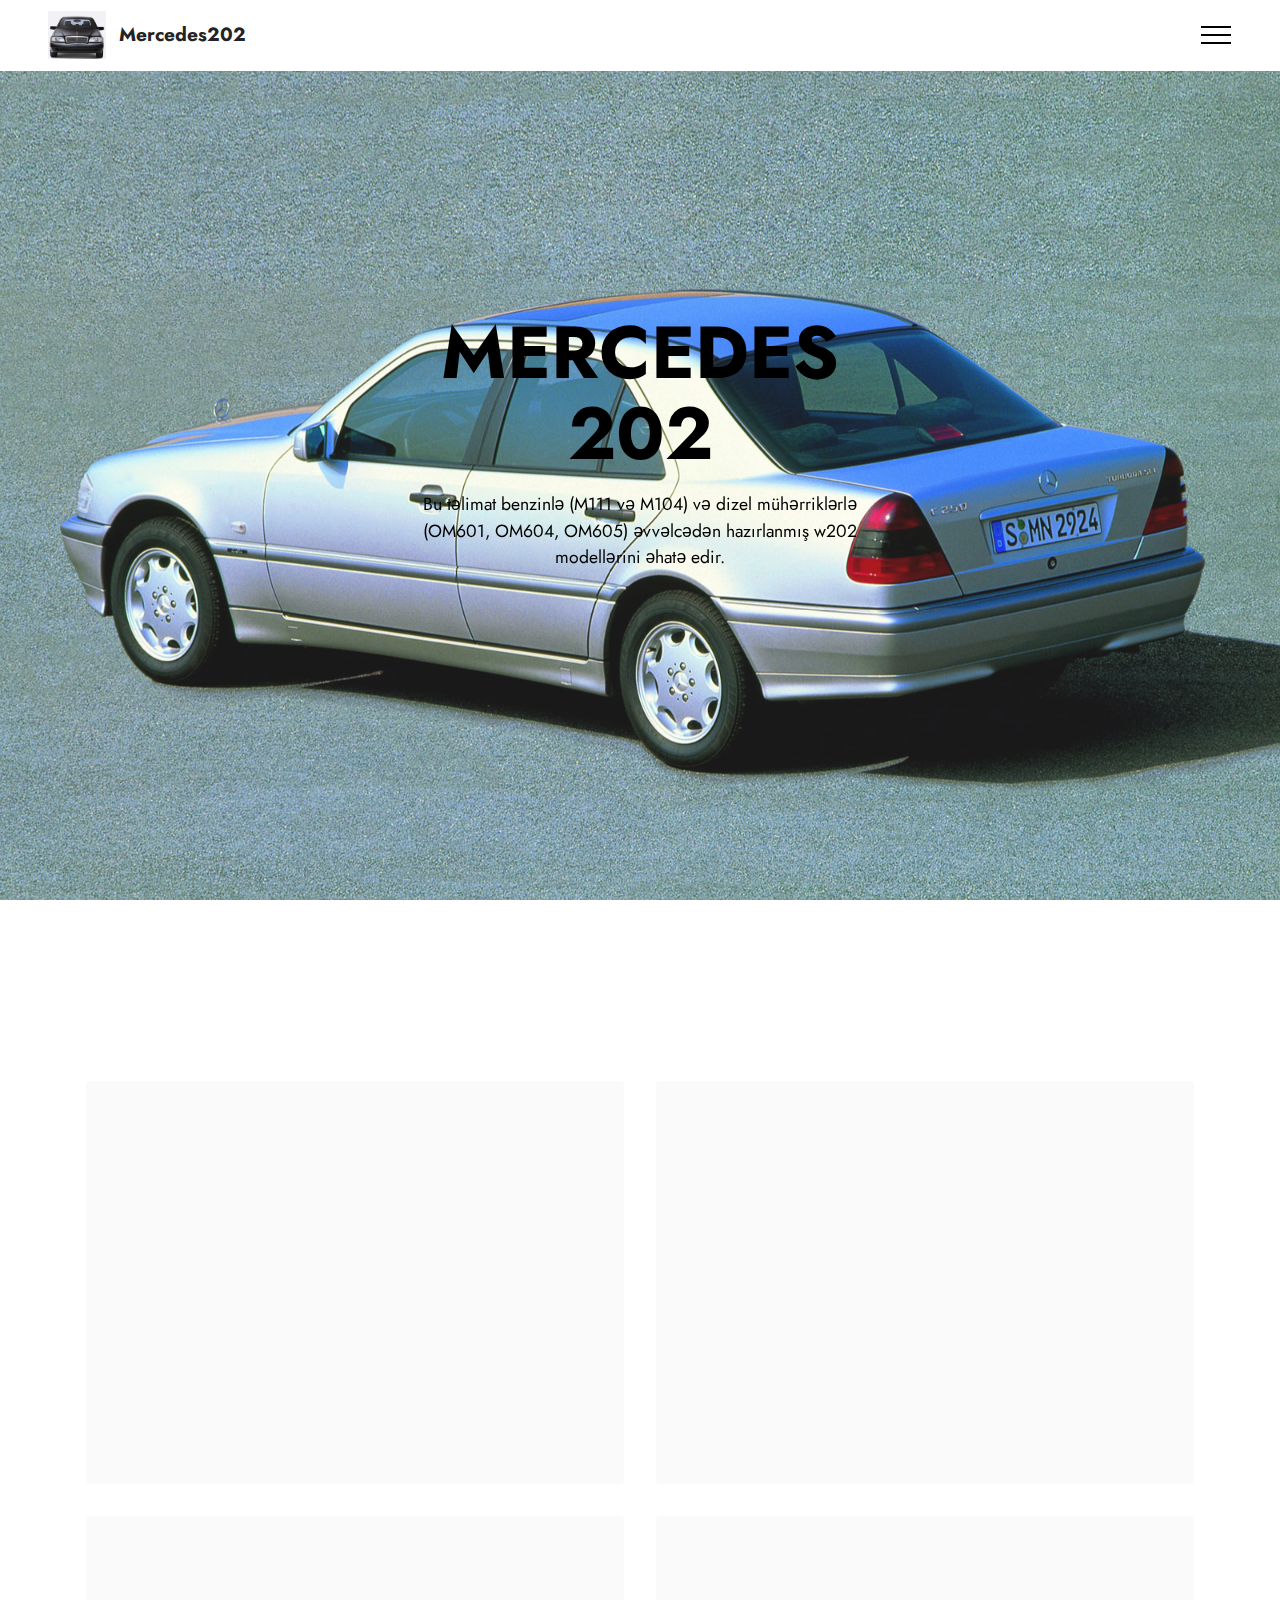
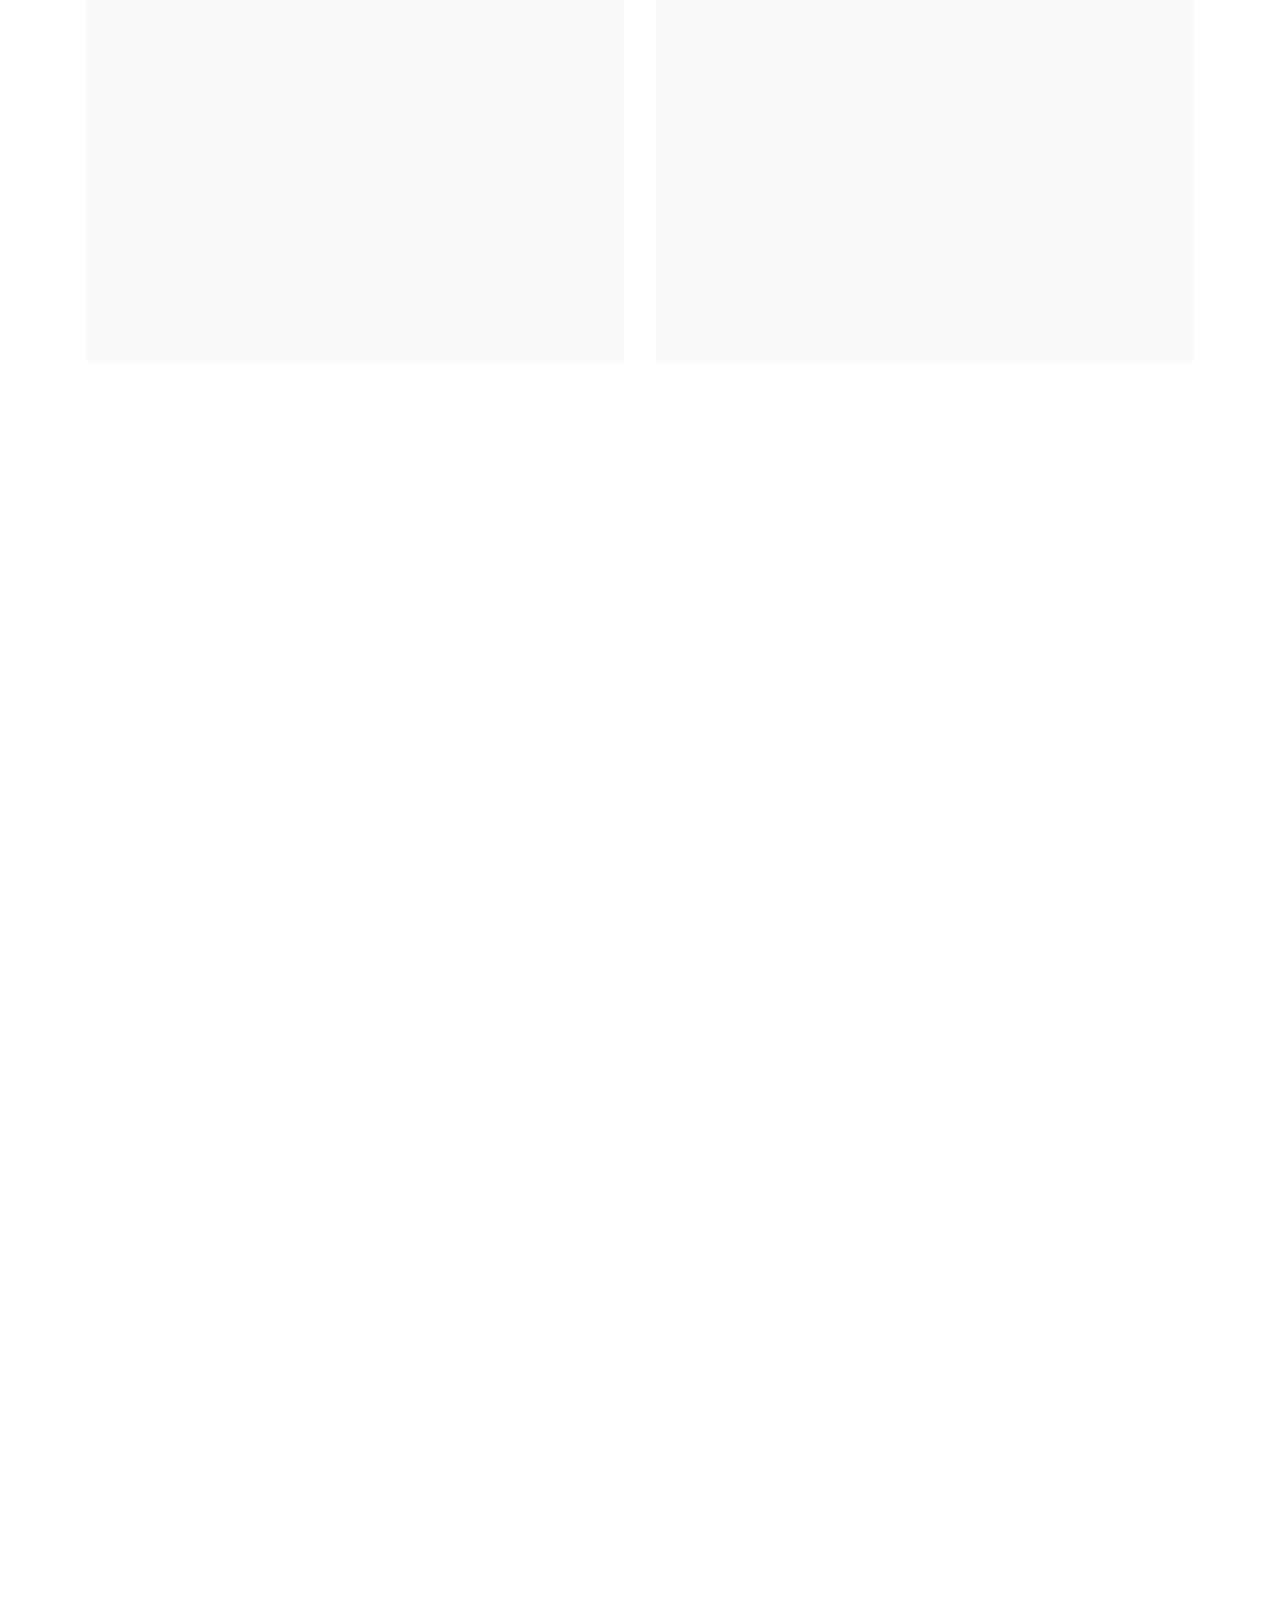
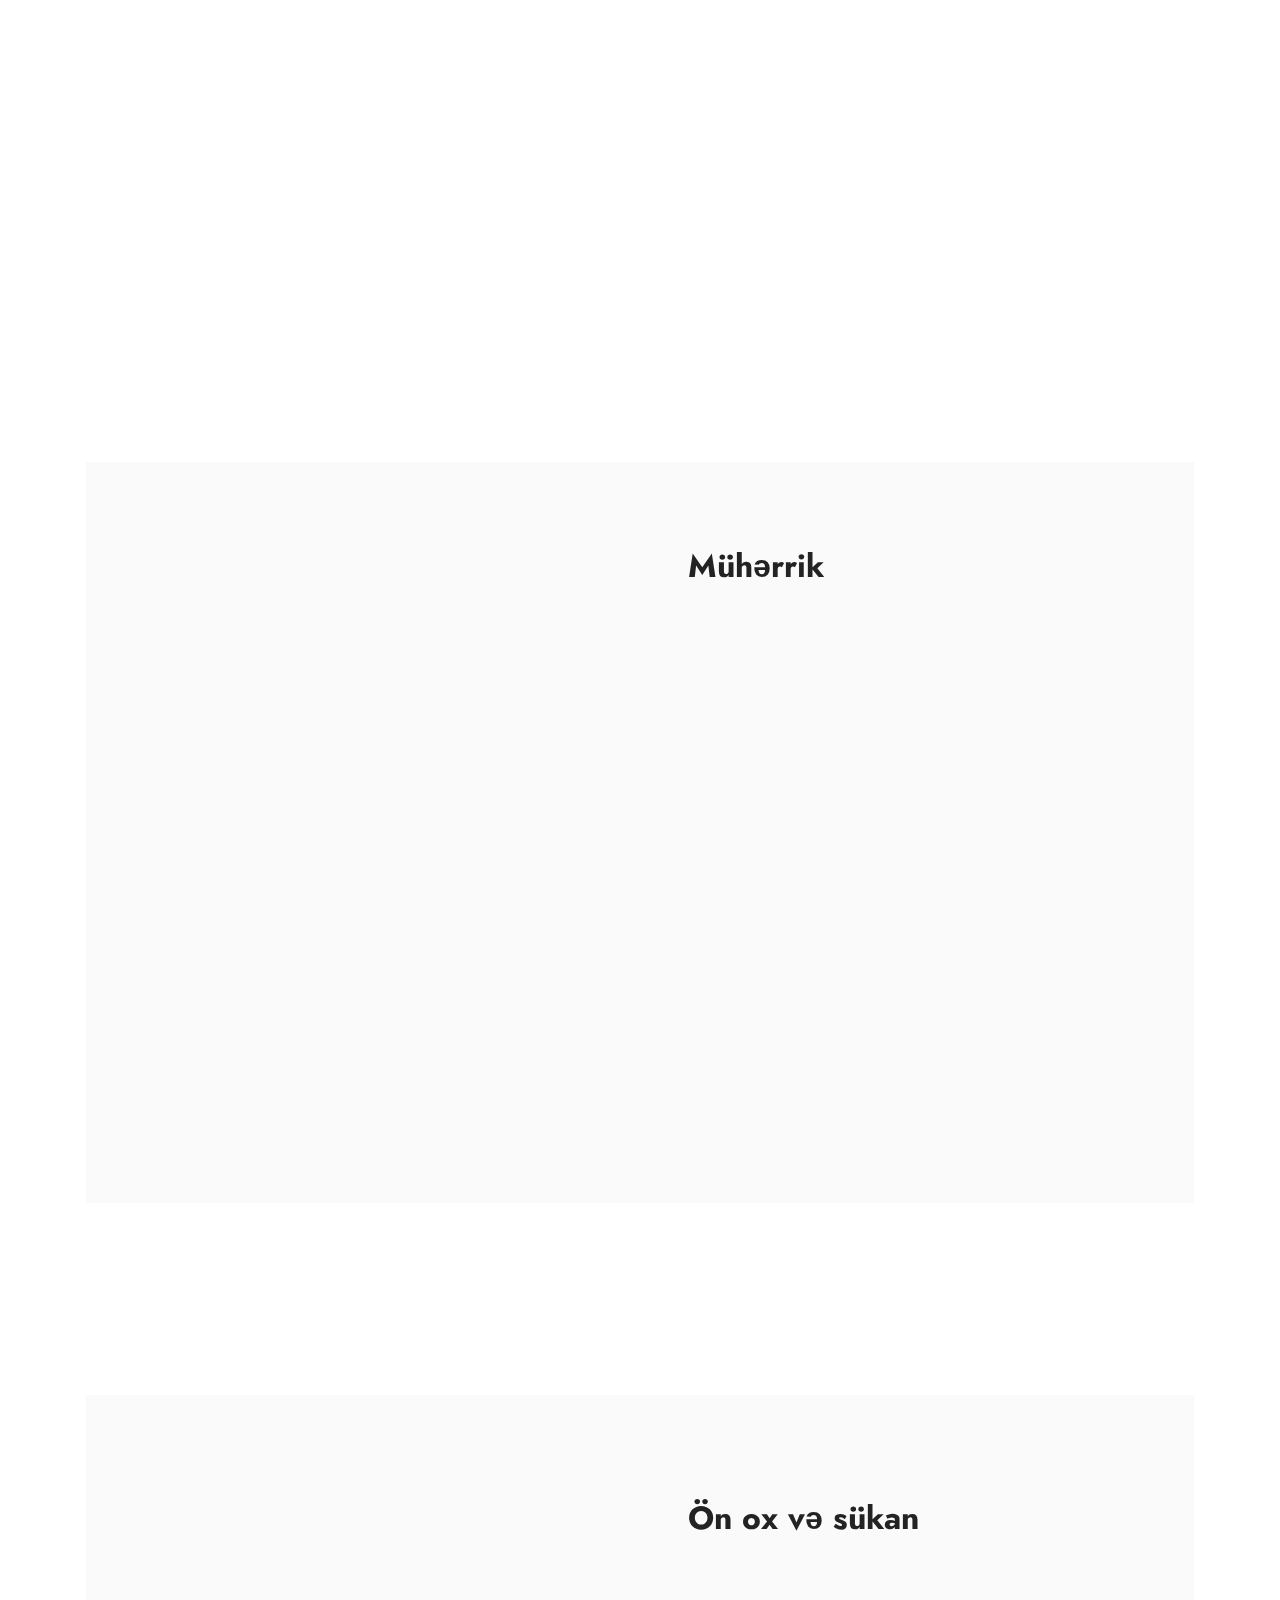
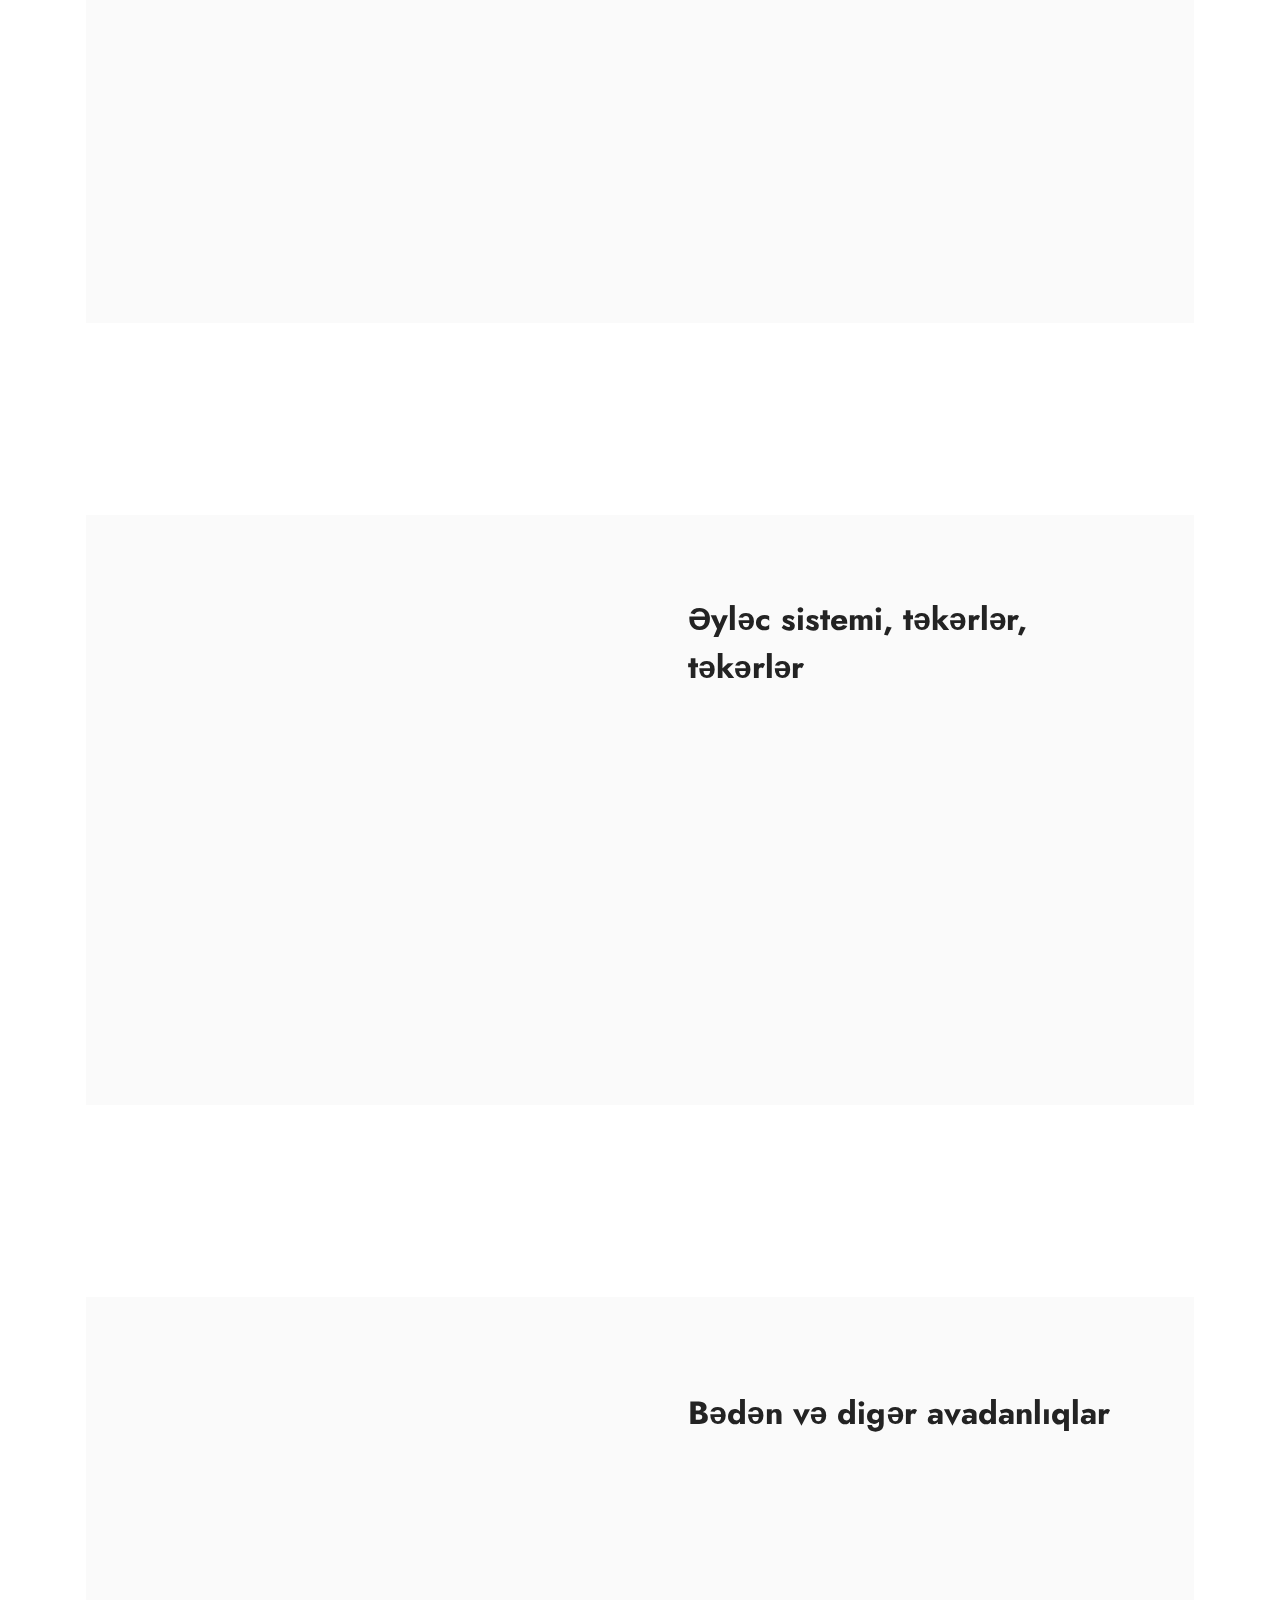
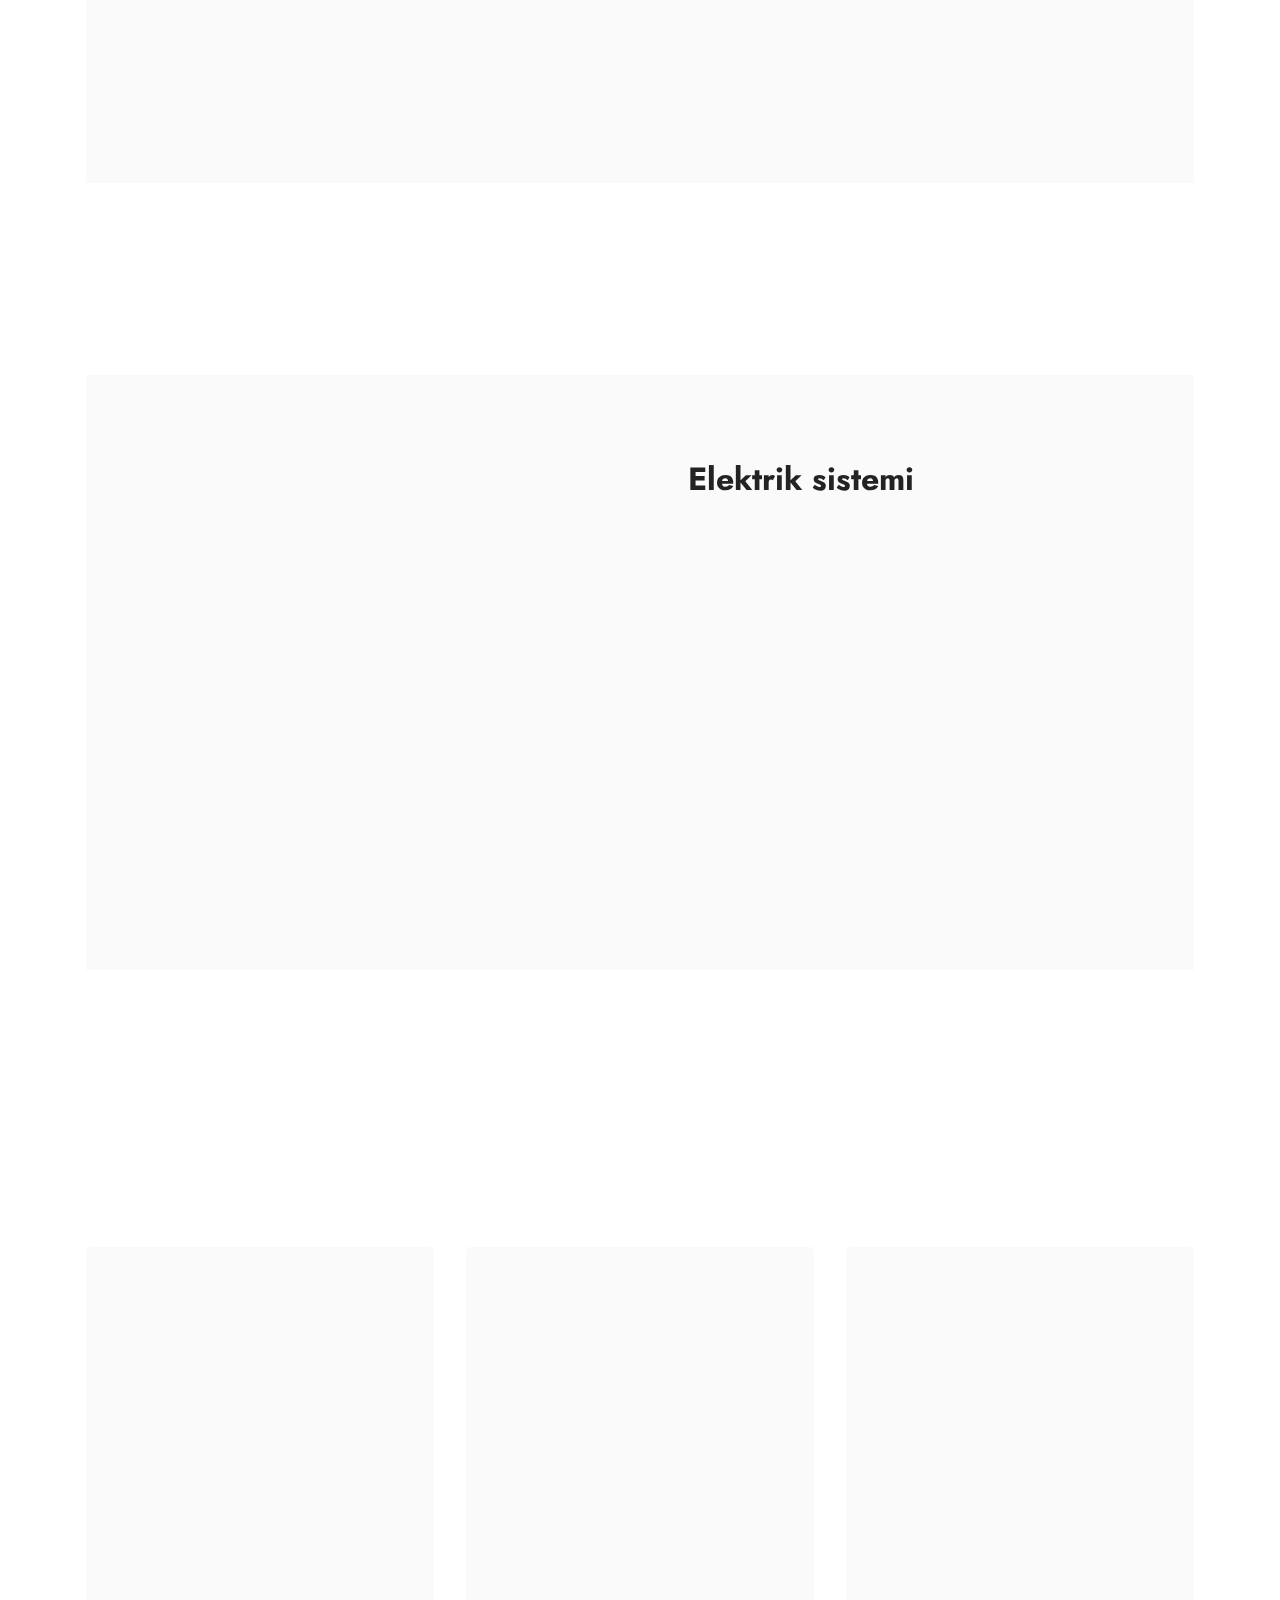
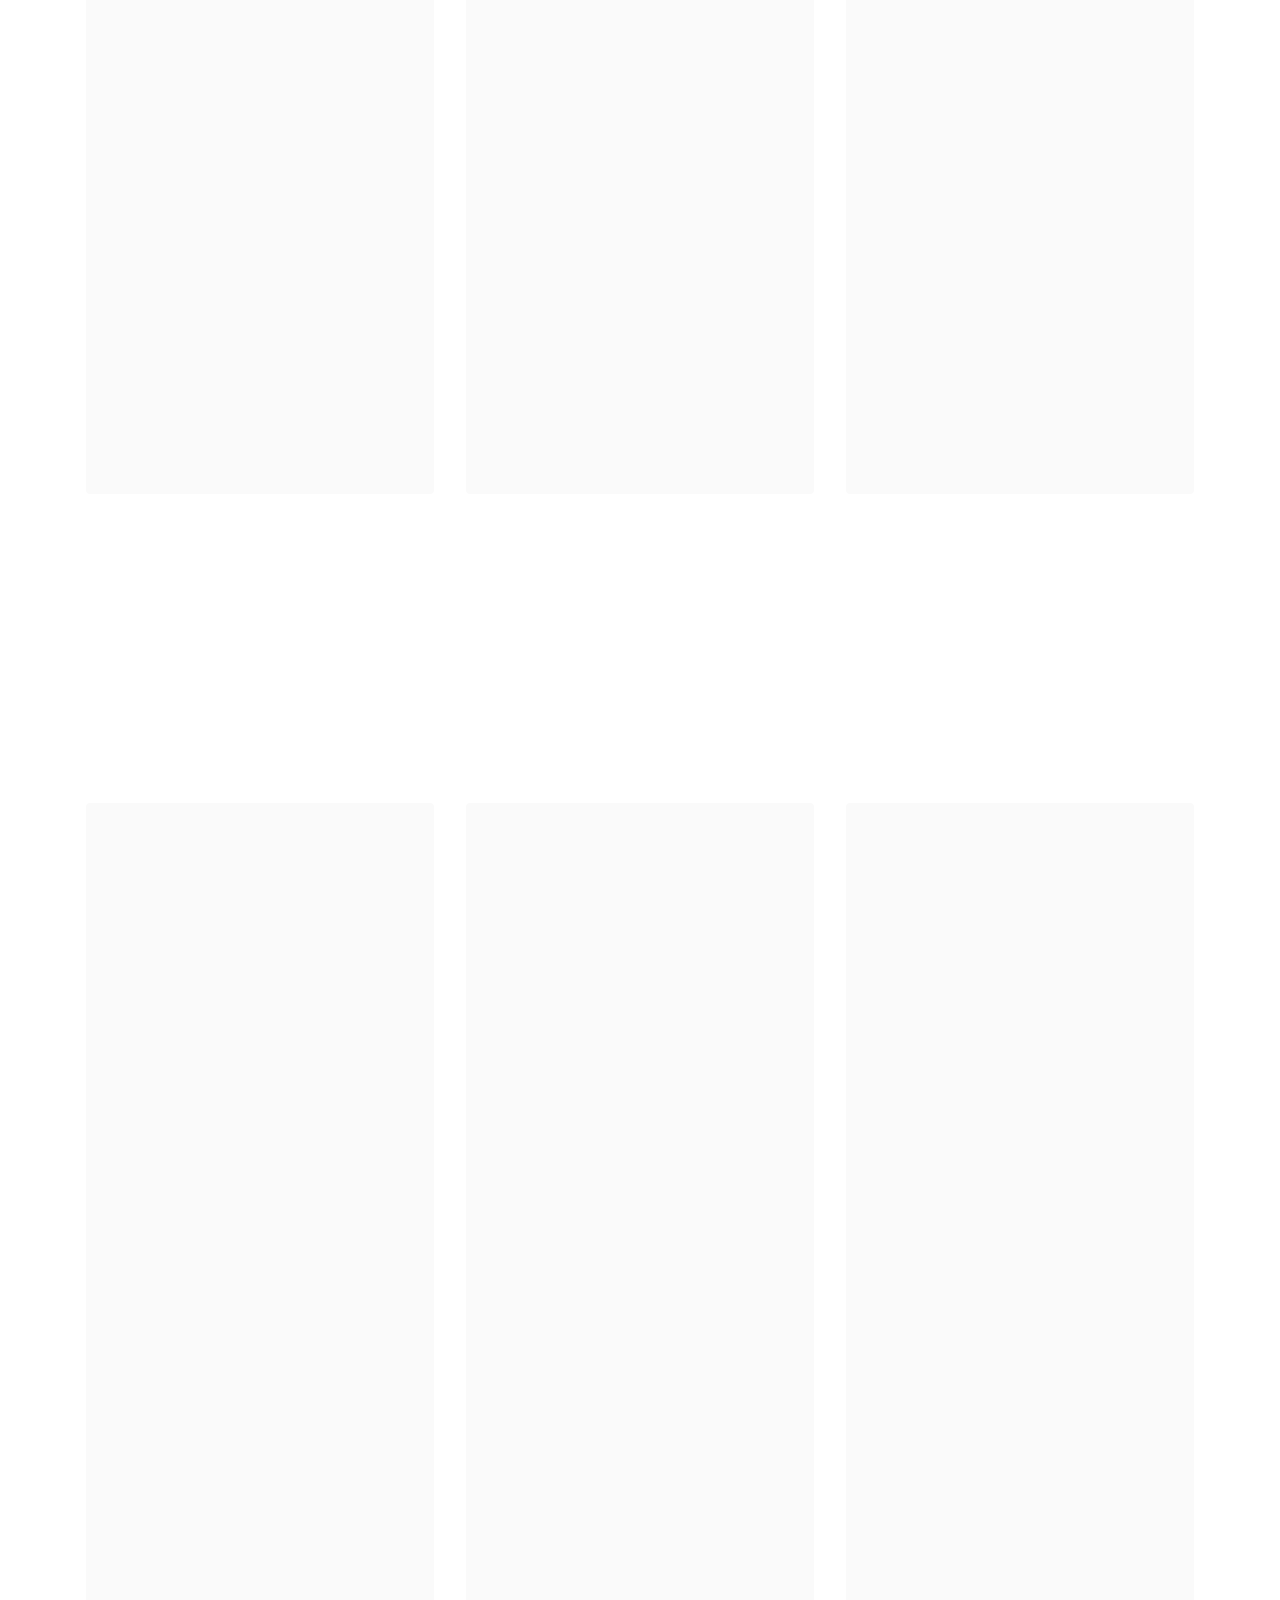
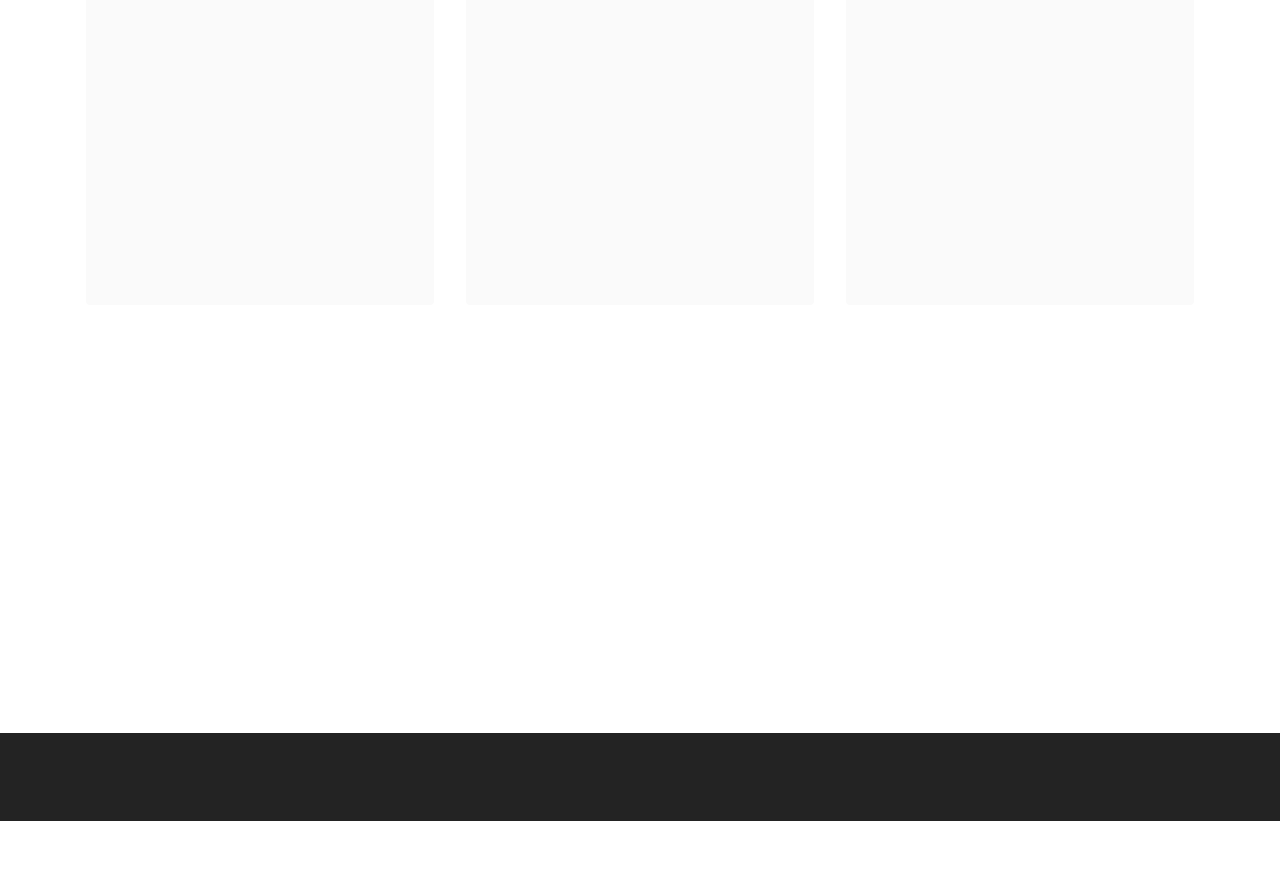
==== commit a960337c: "Add files via upload" ====
--- a/index.html
+++ b/index.html
@@ -19,7 +19,9 @@
   <link rel="stylesheet" href="assets/bootstrap/css/bootstrap.min.css">
   <link rel="stylesheet" href="assets/bootstrap/css/bootstrap-grid.min.css">
   <link rel="stylesheet" href="assets/bootstrap/css/bootstrap-reboot.min.css">
+  <link rel="stylesheet" href="assets/animatecss/animate.css">
   <link rel="stylesheet" href="assets/socicon/css/styles.css">
+  <link rel="stylesheet" href="assets/dropdown/css/style.css">
   <link rel="stylesheet" href="assets/theme/css/style.css">
   <link rel="preload" as="style" href="assets/mobirise/css/mbr-additional.css"><link rel="stylesheet" href="assets/mobirise/css/mbr-additional.css" type="text/css">
   
@@ -29,7 +31,43 @@
 </head>
 <body>
   
-  <section class="header1 cid-spPxmwHVEx mbr-fullscreen mbr-parallax-background" id="header1-0">
+  <section class="menu menu1 cid-sqjjEJYDaN" once="menu" id="menu1-n">
+    
+
+    <nav class="navbar navbar-dropdown navbar-fixed-top collapsed">
+        <div class="container-fluid">
+            <div class="navbar-brand">
+                <span class="navbar-logo">
+                    <a href="index.html#top" target="_blank">
+                        <img src="assets/images/0504.jpg" alt="Mercedes202" style="height: 3rem;">
+                    </a>
+                </span>
+                <span class="navbar-caption-wrap"><a class="navbar-caption text-black text-primary display-7" href="index.html#top" target="_blank">Mercedes202</a></span>
+            </div>
+            <button class="navbar-toggler" type="button" data-toggle="collapse" data-target="#navbarSupportedContent" aria-controls="navbarNavAltMarkup" aria-expanded="false" aria-label="Toggle navigation">
+                <div class="hamburger">
+                    <span></span>
+                    <span></span>
+                    <span></span>
+                    <span></span>
+                </div>
+            </button>
+            <div class="collapse navbar-collapse" id="navbarSupportedContent">
+                <ul class="navbar-nav nav-dropdown nav-right" data-app-modern-menu="true"><li class="nav-item"><a class="nav-link link text-black text-primary display-4" href="index.html#header1-0" target="_blank">
+                            Ana səhifə</a></li><li class="nav-item"><a class="nav-link link text-black text-primary display-4" href="inde.html#features17-o" target="_blank">
+                            Avtomobillərin yuyulması</a></li>
+                    <li class="nav-item"><a class="nav-link link text-black text-primary display-4" href="inde.html#features19-p" aria-expanded="false" target="_blank">
+                             Boyalı səthlərə qulluq</a></li>
+                    <li class="nav-item"><a class="nav-link link text-black text-primary display-4" href="inde.html#features17-q" target="_blank">Boyalı səthlərə qulluq</a>
+                    </li></ul>
+                
+                
+            </div>
+        </div>
+    </nav>
+</section>
+
+<section class="header1 cid-spPxmwHVEx mbr-fullscreen mbr-parallax-background" id="header1-0">
 
     
 
@@ -380,26 +418,22 @@
                         <span class="btn btn-social twitter socicon-bg-twitter m-2">
                             <i class="socicon socicon-twitter"></i>
                         </span>
-                        <span class="btn btn-social vkontakte socicon-bg-vkontakte m-2">
-                            <i class="socicon socicon-vkontakte"></i>
-                        </span>
+                        
                         <span class="btn btn-social odnoklassniki socicon-bg-odnoklassniki m-2">
                             <i class="socicon socicon-odnoklassniki"></i>
                         </span>
                         <span class="btn btn-social pinterest socicon-bg-pinterest m-2">
                             <i class="socicon socicon-pinterest"></i>
                         </span>
-                        <span class="btn btn-social mailru socicon-bg-mail m-2">
-                            <i class="socicon socicon-mail"></i>
-                        </span>
-                    </div>
-                </div>
-            </div>
-        </div>
-    </div>
-</section>
-
-<section class="footer7 cid-sqjevBx3TR mbr-reveal" once="footers" id="footer7-k">
+                        
+                    </div>
+                </div>
+            </div>
+        </div>
+    </div>
+</section>
+
+<section class="footer7 cid-sqjxFonzfE" once="footers" id="footer7-s">
 
     
 
@@ -413,8 +447,10 @@
             </div>
         </div>
     </div>
-</section><section style="background-color: #fff; font-family: -apple-system, BlinkMacSystemFont, 'Segoe UI', 'Roboto', 'Helvetica Neue', Arial, sans-serif; color:#aaa; font-size:12px; padding: 0; align-items: center; display: flex;"><a href="https://mobirise.site/r" style="flex: 1 1; height: 3rem; padding-left: 1rem;"></a><p style="flex: 0 0 auto; margin:0; padding-right:1rem;">Create a free <a href="https://mobirise.site/y" style="color:#aaa;">website</a> with Mobirise</p></section><script src="assets/web/assets/jquery/jquery.min.js"></script>  <script src="assets/popper/popper.min.js"></script>  <script src="assets/tether/tether.min.js"></script>  <script src="assets/bootstrap/js/bootstrap.min.js"></script>  <script src="assets/smoothscroll/smooth-scroll.js"></script>  <script src="assets/parallax/jarallax.min.js"></script>  <script src="assets/sociallikes/social-likes.js"></script>  <script src="assets/theme/js/script.js"></script>  
-  
-  
-</body>
+</section><section style="background-color: #fff; font-family: -apple-system, BlinkMacSystemFont, 'Segoe UI', 'Roboto', 'Helvetica Neue', Arial, sans-serif; color:#aaa; font-size:12px; padding: 0; align-items: center; display: flex;"><a href="https://mobirise.site/i" style="flex: 1 1; height: 3rem; padding-left: 1rem;"></a><p style="flex: 0 0 auto; margin:0; padding-right:1rem;">Designed with Mobirise - <a href="https://mobirise.site/m" style="color:#aaa;">Find more</a></p></section><script src="assets/web/assets/jquery/jquery.min.js"></script>  <script src="assets/popper/popper.min.js"></script>  <script src="assets/tether/tether.min.js"></script>  <script src="assets/bootstrap/js/bootstrap.min.js"></script>  <script src="assets/smoothscroll/smooth-scroll.js"></script>  <script src="assets/parallax/jarallax.min.js"></script>  <script src="assets/viewportchecker/jquery.viewportchecker.js"></script>  <script src="assets/sociallikes/social-likes.js"></script>  <script src="assets/dropdown/js/nav-dropdown.js"></script>  <script src="assets/dropdown/js/navbar-dropdown.js"></script>  <script src="assets/touchswipe/jquery.touch-swipe.min.js"></script>  <script src="assets/theme/js/script.js"></script>  
+  
+  
+ <div id="scrollToTop" class="scrollToTop mbr-arrow-up"><a style="text-align: center;"><i class="mbr-arrow-up-icon mbr-arrow-up-icon-cm cm-icon cm-icon-smallarrow-up"></i></a></div>
+    <input name="animation" type="hidden">
+  </body>
 </html>--- a/assets/dropdown/css/style.css
+++ b/assets/dropdown/css/style.css
@@ -0,0 +1,265 @@
+.navbar-dropdown {
+  left: 0;
+  padding: 0;
+  position: absolute;
+  right: 0;
+  top: 0;
+  transition: all 0.45s ease;
+  z-index: 1030;
+  background: #282828; }
+  .navbar-dropdown .navbar-logo {
+    margin-right: 0.8rem;
+    transition: margin 0.3s ease-in-out;
+    vertical-align: middle; }
+    .navbar-dropdown .navbar-logo img {
+      height: 3.125rem;
+      transition: all 0.3s ease-in-out; }
+    .navbar-dropdown .navbar-logo.mbr-iconfont {
+      font-size: 3.125rem;
+      line-height: 3.125rem; }
+  .navbar-dropdown .navbar-caption {
+    font-weight: 700;
+    white-space: normal;
+    vertical-align: -4px;
+    line-height: 3.125rem !important; }
+    .navbar-dropdown .navbar-caption, .navbar-dropdown .navbar-caption:hover {
+      color: inherit;
+      text-decoration: none; }
+  .navbar-dropdown .mbr-iconfont + .navbar-caption {
+    vertical-align: -1px; }
+  .navbar-dropdown.navbar-fixed-top {
+    position: fixed; }
+  .navbar-dropdown .navbar-brand span {
+    vertical-align: -4px; }
+  .navbar-dropdown.bg-color.transparent {
+    background: none; }
+  .navbar-dropdown.navbar-short .navbar-brand {
+    padding: 0.625rem 0; }
+    .navbar-dropdown.navbar-short .navbar-brand span {
+      vertical-align: -1px; }
+  .navbar-dropdown.navbar-short .navbar-caption {
+    line-height: 2.375rem !important;
+    vertical-align: -2px; }
+  .navbar-dropdown.navbar-short .navbar-logo {
+    margin-right: 0.5rem; }
+    .navbar-dropdown.navbar-short .navbar-logo img {
+      height: 2.375rem; }
+    .navbar-dropdown.navbar-short .navbar-logo.mbr-iconfont {
+      font-size: 2.375rem;
+      line-height: 2.375rem; }
+  .navbar-dropdown.navbar-short .mbr-table-cell {
+    height: 3.625rem; }
+  .navbar-dropdown .navbar-close {
+    left: 0.6875rem;
+    position: fixed;
+    top: 0.75rem;
+    z-index: 1000; }
+  .navbar-dropdown .hamburger-icon {
+    content: "";
+    display: inline-block;
+    vertical-align: middle;
+    width: 16px;
+    -webkit-box-shadow: 0 -6px 0 1px #282828,0 0 0 1px #282828,0 6px 0 1px #282828;
+    -moz-box-shadow: 0 -6px 0 1px #282828,0 0 0 1px #282828,0 6px 0 1px #282828;
+    box-shadow: 0 -6px 0 1px #282828,0 0 0 1px #282828,0 6px 0 1px #282828; }
+
+.dropdown-menu .dropdown-toggle[data-toggle="dropdown-submenu"]::after {
+  border-bottom: 0.35em solid transparent;
+  border-left: 0.35em solid;
+  border-right: 0;
+  border-top: 0.35em solid transparent;
+  margin-left: 0.3rem; }
+
+.dropdown-menu .dropdown-item:focus {
+  outline: 0; }
+
+.nav-dropdown {
+  font-size: 0.75rem;
+  font-weight: 500;
+  height: auto !important; }
+  .nav-dropdown .nav-btn {
+    padding-left: 1rem; }
+  .nav-dropdown .link {
+    margin: .667em 1.667em;
+    font-weight: 500;
+    padding: 0;
+    transition: color .2s ease-in-out; }
+    .nav-dropdown .link.dropdown-toggle {
+      margin-right: 2.583em; }
+      .nav-dropdown .link.dropdown-toggle::after {
+        margin-left: .25rem;
+        border-top: 0.35em solid;
+        border-right: 0.35em solid transparent;
+        border-left: 0.35em solid transparent;
+        border-bottom: 0; }
+      .nav-dropdown .link.dropdown-toggle[aria-expanded="true"] {
+        margin: 0;
+        padding: 0.667em 3.263em  0.667em 1.667em; }
+  .nav-dropdown .link::after,
+  .nav-dropdown .dropdown-item::after {
+    color: inherit; }
+  .nav-dropdown .btn {
+    font-size: 0.75rem;
+    font-weight: 700;
+    letter-spacing: 0;
+    margin-bottom: 0;
+    padding-left: 1.25rem;
+    padding-right: 1.25rem; }
+  .nav-dropdown .dropdown-menu {
+    border-radius: 0;
+    border: 0;
+    left: 0;
+    margin: 0;
+    padding-bottom: 1.25rem;
+    padding-top: 1.25rem;
+    position: relative; }
+  .nav-dropdown .dropdown-submenu {
+    margin-left: 0.125rem;
+    top: 0; }
+  .nav-dropdown .dropdown-item {
+    font-weight: 500;
+    line-height: 2;
+    padding: 0.3846em 4.615em 0.3846em 1.5385em;
+    position: relative;
+    transition: color .2s ease-in-out, background-color .2s ease-in-out; }
+    .nav-dropdown .dropdown-item::after {
+      margin-top: -0.3077em;
+      position: absolute;
+      right: 1.1538em;
+      top: 50%; }
+    .nav-dropdown .dropdown-item:focus, .nav-dropdown .dropdown-item:hover {
+      background: none; }
+
+@media (max-width: 767px) {
+  .nav-dropdown.navbar-toggleable-sm {
+    bottom: 0;
+    display: none;
+    left: 0;
+    overflow-x: hidden;
+    position: fixed;
+    top: 0;
+    transform: translateX(-100%);
+    -ms-transform: translateX(-100%);
+    -webkit-transform: translateX(-100%);
+    width: 18.75rem;
+    z-index: 999; } }
+.nav-dropdown.navbar-toggleable-xl {
+  bottom: 0;
+  display: none;
+  left: 0;
+  overflow-x: hidden;
+  position: fixed;
+  top: 0;
+  transform: translateX(-100%);
+  -ms-transform: translateX(-100%);
+  -webkit-transform: translateX(-100%);
+  width: 18.75rem;
+  z-index: 999; }
+
+.nav-dropdown-sm {
+  display: block !important;
+  overflow-x: hidden;
+  overflow: auto;
+  padding-top: 3.875rem; }
+  .nav-dropdown-sm::after {
+    content: "";
+    display: block;
+    height: 3rem;
+    width: 100%; }
+  .nav-dropdown-sm.collapse.in ~ .navbar-close {
+    display: block !important; }
+  .nav-dropdown-sm.collapsing, .nav-dropdown-sm.collapse.in {
+    transform: translateX(0);
+    -ms-transform: translateX(0);
+    -webkit-transform: translateX(0);
+    transition: all 0.25s ease-out;
+    -webkit-transition: all 0.25s ease-out;
+    background: #282828; }
+  .nav-dropdown-sm.collapsing[aria-expanded="false"] {
+    transform: translateX(-100%);
+    -ms-transform: translateX(-100%);
+    -webkit-transform: translateX(-100%); }
+  .nav-dropdown-sm .nav-item {
+    display: block;
+    margin-left: 0 !important;
+    padding-left: 0; }
+  .nav-dropdown-sm .link,
+  .nav-dropdown-sm .dropdown-item {
+    border-top: 1px dotted rgba(255, 255, 255, 0.1);
+    font-size: 0.8125rem;
+    line-height: 1.6;
+    margin: 0 !important;
+    padding: 0.875rem 2.4rem 0.875rem 1.5625rem !important;
+    position: relative;
+    white-space: normal; }
+    .nav-dropdown-sm .link:focus, .nav-dropdown-sm .link:hover,
+    .nav-dropdown-sm .dropdown-item:focus,
+    .nav-dropdown-sm .dropdown-item:hover {
+      background: rgba(0, 0, 0, 0.2) !important;
+      color: #c0a375; }
+  .nav-dropdown-sm .nav-btn {
+    position: relative;
+    padding: 1.5625rem 1.5625rem 0 1.5625rem; }
+    .nav-dropdown-sm .nav-btn::before {
+      border-top: 1px dotted rgba(255, 255, 255, 0.1);
+      content: "";
+      left: 0;
+      position: absolute;
+      top: 0;
+      width: 100%; }
+    .nav-dropdown-sm .nav-btn + .nav-btn {
+      padding-top: 0.625rem; }
+      .nav-dropdown-sm .nav-btn + .nav-btn::before {
+        display: none; }
+  .nav-dropdown-sm .btn {
+    padding: 0.625rem 0; }
+  .nav-dropdown-sm .dropdown-toggle[data-toggle="dropdown-submenu"]::after {
+    margin-left: .25rem;
+    border-top: 0.35em solid;
+    border-right: 0.35em solid transparent;
+    border-left: 0.35em solid transparent;
+    border-bottom: 0; }
+  .nav-dropdown-sm .dropdown-toggle[data-toggle="dropdown-submenu"][aria-expanded="true"]::after {
+    border-top: 0;
+    border-right: 0.35em solid transparent;
+    border-left: 0.35em solid transparent;
+    border-bottom: 0.35em solid; }
+  .nav-dropdown-sm .dropdown-menu {
+    margin: 0;
+    padding: 0;
+    position: relative;
+    top: 0;
+    left: 0;
+    width: 100%;
+    border: 0;
+    float: none;
+    border-radius: 0;
+    background: none; }
+  .nav-dropdown-sm .dropdown-submenu {
+    left: 100%;
+    margin-left: 0.125rem;
+    margin-top: -1.25rem;
+    top: 0; }
+
+.navbar-toggleable-sm .nav-dropdown .dropdown-menu {
+  position: absolute; }
+
+.navbar-toggleable-sm .nav-dropdown .dropdown-submenu {
+  left: 100%;
+  margin-left: 0.125rem;
+  margin-top: -1.25rem;
+  top: 0; }
+
+.navbar-toggleable-sm.opened .nav-dropdown .dropdown-menu {
+  position: relative; }
+
+.navbar-toggleable-sm.opened .nav-dropdown .dropdown-submenu {
+  left: 0;
+  margin-left: 00rem;
+  margin-top: 0rem;
+  top: 0; }
+
+.is-builder .nav-dropdown.collapsing {
+  transition: none !important; }
+
+/*# sourceMappingURL=style.css.map */
--- a/assets/mobirise/css/mbr-additional.css
+++ b/assets/mobirise/css/mbr-additional.css
@@ -4,6 +4,9 @@
 
 
 
+.btn {
+  border-width: 2px;
+}
 body {
   font-family: Jost;
 }
@@ -295,7 +298,7 @@
 .btn-primary-outline,
 .btn-primary-outline:active {
   background-color: transparent !important;
-  border-color: transparent;
+  border-color: #6592e6;
   color: #6592e6;
 }
 .btn-primary-outline:hover,
@@ -304,7 +307,7 @@
 .btn-primary-outline.active {
   color: #2260d2 !important;
   background-color: transparent!important;
-  border-color: transparent!important;
+  border-color: #2260d2 !important;
   box-shadow: none!important;
 }
 .btn-primary-outline.disabled,
@@ -316,7 +319,7 @@
 .btn-secondary-outline,
 .btn-secondary-outline:active {
   background-color: transparent !important;
-  border-color: transparent;
+  border-color: #ff6666;
   color: #ff6666;
 }
 .btn-secondary-outline:hover,
@@ -325,7 +328,7 @@
 .btn-secondary-outline.active {
   color: #ff0f0f !important;
   background-color: transparent!important;
-  border-color: transparent!important;
+  border-color: #ff0f0f !important;
   box-shadow: none!important;
 }
 .btn-secondary-outline.disabled,
@@ -337,7 +340,7 @@
 .btn-info-outline,
 .btn-info-outline:active {
   background-color: transparent !important;
-  border-color: transparent;
+  border-color: #47b5ed;
   color: #47b5ed;
 }
 .btn-info-outline:hover,
@@ -346,7 +349,7 @@
 .btn-info-outline.active {
   color: #148cca !important;
   background-color: transparent!important;
-  border-color: transparent!important;
+  border-color: #148cca !important;
   box-shadow: none!important;
 }
 .btn-info-outline.disabled,
@@ -358,7 +361,7 @@
 .btn-success-outline,
 .btn-success-outline:active {
   background-color: transparent !important;
-  border-color: transparent;
+  border-color: #40b0bf;
   color: #40b0bf;
 }
 .btn-success-outline:hover,
@@ -367,7 +370,7 @@
 .btn-success-outline.active {
   color: #2a747e !important;
   background-color: transparent!important;
-  border-color: transparent!important;
+  border-color: #2a747e !important;
   box-shadow: none!important;
 }
 .btn-success-outline.disabled,
@@ -379,7 +382,7 @@
 .btn-warning-outline,
 .btn-warning-outline:active {
   background-color: transparent !important;
-  border-color: transparent;
+  border-color: #ffe161;
   color: #ffe161;
 }
 .btn-warning-outline:hover,
@@ -388,7 +391,7 @@
 .btn-warning-outline.active {
   color: #ffd10a !important;
   background-color: transparent!important;
-  border-color: transparent!important;
+  border-color: #ffd10a !important;
   box-shadow: none!important;
 }
 .btn-warning-outline.disabled,
@@ -400,7 +403,7 @@
 .btn-danger-outline,
 .btn-danger-outline:active {
   background-color: transparent !important;
-  border-color: transparent;
+  border-color: #ff9966;
   color: #ff9966;
 }
 .btn-danger-outline:hover,
@@ -409,7 +412,7 @@
 .btn-danger-outline.active {
   color: #ff5f0f !important;
   background-color: transparent!important;
-  border-color: transparent!important;
+  border-color: #ff5f0f !important;
   box-shadow: none!important;
 }
 .btn-danger-outline.disabled,
@@ -421,7 +424,7 @@
 .btn-black-outline,
 .btn-black-outline:active {
   background-color: transparent !important;
-  border-color: transparent;
+  border-color: #232323;
   color: #232323;
 }
 .btn-black-outline:hover,
@@ -430,7 +433,7 @@
 .btn-black-outline.active {
   color: #000000 !important;
   background-color: transparent!important;
-  border-color: transparent!important;
+  border-color: #000000 !important;
   box-shadow: none!important;
 }
 .btn-black-outline.disabled,
@@ -442,7 +445,7 @@
 .btn-white-outline,
 .btn-white-outline:active {
   background-color: transparent !important;
-  border-color: transparent;
+  border-color: #fafafa;
   color: #fafafa;
 }
 .btn-white-outline:hover,
@@ -451,7 +454,7 @@
 .btn-white-outline.active {
   color: #cfcfcf !important;
   background-color: transparent!important;
-  border-color: transparent!important;
+  border-color: #cfcfcf !important;
   box-shadow: none!important;
 }
 .btn-white-outline.disabled,
@@ -525,17 +528,12 @@
   color: #000000 !important;
 }
 a[class*="text-"]:not(.nav-link):not(.dropdown-item):not([role]) {
+  transition: 0.2s;
   position: relative;
-  background-image: transparent;
+  background-image: linear-gradient(currentColor 50%, currentColor 50%);
   background-size: 10000px 2px;
   background-repeat: no-repeat;
-  background-position: 0px 1.2em;
-  background-position: -10000px 1.2em;
-}
-a[class*="text-"]:not(.nav-link):not(.dropdown-item):not([role]):hover {
-  transition: background-position 2s ease-in-out;
-  background-image: linear-gradient(currentColor 50%, currentColor 50%);
-  background-position: 0px 1.2em;
+  background-position: 0 1.2em;
 }
 .nav-tabs .nav-link.active {
   color: #6592e6;
@@ -554,6 +552,12 @@
 }
 .alert-danger {
   background-color: #ff9966;
+}
+.mbr-section-btn a.btn:not(.btn-form) {
+  border-radius: 100px;
+}
+.mbr-gallery-filter li a {
+  border-radius: 100px !important;
 }
 .mbr-gallery-filter li.active .btn {
   background-color: #6592e6;
@@ -563,6 +567,9 @@
 .mbr-gallery-filter li.active .btn:focus {
   box-shadow: none;
 }
+.nav-tabs .nav-link {
+  border-radius: 100px !important;
+}
 a,
 a:hover {
   color: #6592e6;
@@ -588,8 +595,8 @@
   color: #ffffff;
 }
 /* Scroll to top button*/
-.scrollToTop_wraper {
-  display: none;
+#scrollToTop a {
+  border-radius: 100px;
 }
 .form-control {
   font-family: 'Jost', sans-serif;
@@ -618,6 +625,19 @@
   border-color: #6592e6;
 }
 /* Forms */
+.mbr-form .input-group-btn a.btn {
+  border-radius: 100px !important;
+}
+.mbr-form .input-group-btn a.btn:hover {
+  box-shadow: 0 10px 40px 0 rgba(0, 0, 0, 0.2);
+}
+.mbr-form .input-group-btn button[type="submit"] {
+  border-radius: 100px !important;
+  padding: 1rem 3rem;
+}
+.mbr-form .input-group-btn button[type="submit"]:hover {
+  box-shadow: 0 10px 40px 0 rgba(0, 0, 0, 0.2);
+}
 .jq-selectbox li:hover,
 .jq-selectbox li.selected {
   background-color: #6592e6;
@@ -1119,8 +1139,877 @@
 .cid-sqjeC6nm5H [class*=" socicon-"]:before {
   line-height: 55px;
 }
-.cid-sqjevBx3TR {
+.cid-sqjjEJYDaN {
+  z-index: 1000;
+  width: 100%;
+}
+.cid-sqjjEJYDaN nav.navbar {
+  position: fixed;
+}
+.cid-sqjjEJYDaN .dropdown-item:before {
+  font-family: Moririse2 !important;
+  content: "\e966";
+  display: inline-block;
+  width: 0;
+  position: absolute;
+  left: 1rem;
+  top: 0.5rem;
+  margin-right: 0.5rem;
+  line-height: 1;
+  font-size: inherit;
+  vertical-align: middle;
+  text-align: center;
+  overflow: hidden;
+  transform: scale(0, 1);
+  transition: all 0.25s ease-in-out;
+}
+.cid-sqjjEJYDaN .dropdown-menu {
+  padding: 0;
+  border-radius: 4px;
+  box-shadow: 0 1px 3px 0 rgba(0, 0, 0, 0.1);
+}
+.cid-sqjjEJYDaN .dropdown-item {
+  border-bottom: 1px solid #e6e6e6;
+}
+.cid-sqjjEJYDaN .dropdown-item:hover,
+.cid-sqjjEJYDaN .dropdown-item:focus {
+  background: #6592e6 !important;
+  color: white !important;
+}
+.cid-sqjjEJYDaN .dropdown-item:first-child {
+  border-top-left-radius: 4px;
+  border-top-right-radius: 4px;
+}
+.cid-sqjjEJYDaN .dropdown-item:last-child {
+  border-bottom: none;
+  border-bottom-left-radius: 4px;
+  border-bottom-right-radius: 4px;
+}
+.cid-sqjjEJYDaN .nav-dropdown .link {
+  padding: 0 0.3em !important;
+  margin: 0.667em 1em !important;
+}
+.cid-sqjjEJYDaN .nav-dropdown .link.dropdown-toggle::after {
+  margin-left: 0.5rem;
+  margin-top: 0.2rem;
+}
+.cid-sqjjEJYDaN .nav-link {
+  position: relative;
+}
+.cid-sqjjEJYDaN .container {
+  display: flex;
+  margin: auto;
+}
+.cid-sqjjEJYDaN .iconfont-wrapper {
+  color: #000000 !important;
+  font-size: 1.5rem;
+  padding-right: 0.5rem;
+}
+.cid-sqjjEJYDaN .dropdown-menu,
+.cid-sqjjEJYDaN .navbar.opened {
+  background: #ffffff !important;
+}
+.cid-sqjjEJYDaN .nav-item:focus,
+.cid-sqjjEJYDaN .nav-link:focus {
+  outline: none;
+}
+.cid-sqjjEJYDaN .dropdown .dropdown-menu .dropdown-item {
+  width: auto;
+  transition: all 0.25s ease-in-out;
+}
+.cid-sqjjEJYDaN .dropdown .dropdown-menu .dropdown-item::after {
+  right: 0.5rem;
+}
+.cid-sqjjEJYDaN .dropdown .dropdown-menu .dropdown-item .mbr-iconfont {
+  margin-right: 0.5rem;
+  vertical-align: sub;
+}
+.cid-sqjjEJYDaN .dropdown .dropdown-menu .dropdown-item .mbr-iconfont:before {
+  display: inline-block;
+  transform: scale(1, 1);
+  transition: all 0.25s ease-in-out;
+}
+.cid-sqjjEJYDaN .collapsed .dropdown-menu .dropdown-item:before {
+  display: none;
+}
+.cid-sqjjEJYDaN .collapsed .dropdown .dropdown-menu .dropdown-item {
+  padding: 0.235em 1.5em 0.235em 1.5em !important;
+  transition: none;
+  margin: 0 !important;
+}
+.cid-sqjjEJYDaN .navbar {
+  min-height: 70px;
+  transition: all 0.3s;
+  border-bottom: 1px solid transparent;
+  background: #ffffff;
+}
+.cid-sqjjEJYDaN .navbar.opened {
+  transition: all 0.3s;
+}
+.cid-sqjjEJYDaN .navbar .dropdown-item {
+  padding: 0.5rem 1.8rem;
+}
+.cid-sqjjEJYDaN .navbar .navbar-logo img {
+  width: auto;
+}
+.cid-sqjjEJYDaN .navbar .navbar-collapse {
+  justify-content: flex-end;
+  z-index: 1;
+}
+.cid-sqjjEJYDaN .navbar.collapsed {
+  justify-content: center;
+}
+.cid-sqjjEJYDaN .navbar.collapsed .nav-item .nav-link::before {
+  display: none;
+}
+.cid-sqjjEJYDaN .navbar.collapsed.opened .dropdown-menu {
+  top: 0;
+}
+@media (min-width: 992px) {
+  .cid-sqjjEJYDaN .navbar.collapsed.opened:not(.navbar-short) .navbar-collapse {
+    max-height: calc(98.5vh - 3rem);
+  }
+}
+.cid-sqjjEJYDaN .navbar.collapsed .dropdown-menu .dropdown-submenu {
+  left: 0 !important;
+}
+.cid-sqjjEJYDaN .navbar.collapsed .dropdown-menu .dropdown-item:after {
+  right: auto;
+}
+.cid-sqjjEJYDaN .navbar.collapsed .dropdown-menu .dropdown-toggle[data-toggle="dropdown-submenu"]:after {
+  margin-left: 0.5rem;
+  margin-top: 0.2rem;
+  border-top: 0.35em solid;
+  border-right: 0.35em solid transparent;
+  border-left: 0.35em solid transparent;
+  border-bottom: 0;
+  top: 41%;
+}
+.cid-sqjjEJYDaN .navbar.collapsed ul.navbar-nav li {
+  margin: auto;
+}
+.cid-sqjjEJYDaN .navbar.collapsed .dropdown-menu .dropdown-item {
+  padding: 0.25rem 1.5rem;
+  text-align: center;
+}
+.cid-sqjjEJYDaN .navbar.collapsed .icons-menu {
+  padding-left: 0;
+  padding-right: 0;
+  padding-top: 0.5rem;
+  padding-bottom: 0.5rem;
+}
+@media (max-width: 991px) {
+  .cid-sqjjEJYDaN .navbar .nav-item .nav-link::before {
+    display: none;
+  }
+  .cid-sqjjEJYDaN .navbar.opened .dropdown-menu {
+    top: 0;
+  }
+  .cid-sqjjEJYDaN .navbar .dropdown-menu .dropdown-submenu {
+    left: 0 !important;
+  }
+  .cid-sqjjEJYDaN .navbar .dropdown-menu .dropdown-item:after {
+    right: auto;
+  }
+  .cid-sqjjEJYDaN .navbar .dropdown-menu .dropdown-toggle[data-toggle="dropdown-submenu"]:after {
+    margin-left: 0.5rem;
+    margin-top: 0.2rem;
+    border-top: 0.35em solid;
+    border-right: 0.35em solid transparent;
+    border-left: 0.35em solid transparent;
+    border-bottom: 0;
+    top: 40%;
+  }
+  .cid-sqjjEJYDaN .navbar .navbar-logo img {
+    height: 3rem !important;
+  }
+  .cid-sqjjEJYDaN .navbar ul.navbar-nav li {
+    margin: auto;
+  }
+  .cid-sqjjEJYDaN .navbar .dropdown-menu .dropdown-item {
+    padding: 0.25rem 1.5rem !important;
+    text-align: center;
+  }
+  .cid-sqjjEJYDaN .navbar .navbar-brand {
+    flex-shrink: initial;
+    flex-basis: auto;
+    word-break: break-word;
+    padding-right: 2rem;
+  }
+  .cid-sqjjEJYDaN .navbar .navbar-toggler {
+    flex-basis: auto;
+  }
+  .cid-sqjjEJYDaN .navbar .icons-menu {
+    padding-left: 0;
+    padding-top: 0.5rem;
+    padding-bottom: 0.5rem;
+  }
+}
+.cid-sqjjEJYDaN .navbar.navbar-short {
+  min-height: 60px;
+}
+.cid-sqjjEJYDaN .navbar.navbar-short .navbar-logo img {
+  height: 2.5rem !important;
+}
+.cid-sqjjEJYDaN .navbar.navbar-short .navbar-brand {
+  min-height: 60px;
+  padding: 0;
+}
+.cid-sqjjEJYDaN .navbar-brand {
+  min-height: 70px;
+  flex-shrink: 0;
+  align-items: center;
+  margin-right: 0;
+  padding: 0;
+  transition: all 0.3s;
+  word-break: break-word;
+  z-index: 1;
+}
+.cid-sqjjEJYDaN .navbar-brand .navbar-caption {
+  line-height: inherit !important;
+}
+.cid-sqjjEJYDaN .navbar-brand .navbar-logo a {
+  outline: none;
+}
+.cid-sqjjEJYDaN .dropdown-item.active,
+.cid-sqjjEJYDaN .dropdown-item:active {
+  background-color: transparent;
+}
+.cid-sqjjEJYDaN .navbar-expand-lg .navbar-nav .nav-link {
+  padding: 0;
+}
+.cid-sqjjEJYDaN .nav-dropdown .link.dropdown-toggle {
+  margin-right: 1.667em;
+}
+.cid-sqjjEJYDaN .nav-dropdown .link.dropdown-toggle[aria-expanded="true"] {
+  margin-right: 0;
+  padding: 0.667em 1.667em;
+}
+.cid-sqjjEJYDaN .navbar.navbar-expand-lg .dropdown .dropdown-menu {
+  background: #ffffff;
+}
+.cid-sqjjEJYDaN .navbar.navbar-expand-lg .dropdown .dropdown-menu .dropdown-submenu {
+  margin: 0;
+  left: 100%;
+}
+.cid-sqjjEJYDaN .navbar .dropdown.open > .dropdown-menu {
+  display: block;
+}
+.cid-sqjjEJYDaN ul.navbar-nav {
+  flex-wrap: wrap;
+}
+.cid-sqjjEJYDaN .navbar-buttons {
+  text-align: center;
+  min-width: 170px;
+}
+.cid-sqjjEJYDaN button.navbar-toggler {
+  outline: none;
+  width: 31px;
+  height: 20px;
+  cursor: pointer;
+  transition: all 0.2s;
+  position: relative;
+  align-self: center;
+}
+.cid-sqjjEJYDaN button.navbar-toggler .hamburger span {
+  position: absolute;
+  right: 0;
+  width: 30px;
+  height: 2px;
+  border-right: 5px;
+  background-color: #000000;
+}
+.cid-sqjjEJYDaN button.navbar-toggler .hamburger span:nth-child(1) {
+  top: 0;
+  transition: all 0.2s;
+}
+.cid-sqjjEJYDaN button.navbar-toggler .hamburger span:nth-child(2) {
+  top: 8px;
+  transition: all 0.15s;
+}
+.cid-sqjjEJYDaN button.navbar-toggler .hamburger span:nth-child(3) {
+  top: 8px;
+  transition: all 0.15s;
+}
+.cid-sqjjEJYDaN button.navbar-toggler .hamburger span:nth-child(4) {
+  top: 16px;
+  transition: all 0.2s;
+}
+.cid-sqjjEJYDaN nav.opened .hamburger span:nth-child(1) {
+  top: 8px;
+  width: 0;
+  opacity: 0;
+  right: 50%;
+  transition: all 0.2s;
+}
+.cid-sqjjEJYDaN nav.opened .hamburger span:nth-child(2) {
+  transform: rotate(45deg);
+  transition: all 0.25s;
+}
+.cid-sqjjEJYDaN nav.opened .hamburger span:nth-child(3) {
+  transform: rotate(-45deg);
+  transition: all 0.25s;
+}
+.cid-sqjjEJYDaN nav.opened .hamburger span:nth-child(4) {
+  top: 8px;
+  width: 0;
+  opacity: 0;
+  right: 50%;
+  transition: all 0.2s;
+}
+.cid-sqjjEJYDaN .navbar-dropdown {
+  padding: 0 1rem;
+  position: fixed;
+}
+.cid-sqjjEJYDaN a.nav-link {
+  display: flex;
+  align-items: center;
+  justify-content: center;
+}
+.cid-sqjjEJYDaN .icons-menu {
+  flex-wrap: nowrap;
+  display: flex;
+  justify-content: center;
+  padding-left: 1rem;
+  padding-right: 1rem;
+  padding-top: 0.3rem;
+  text-align: center;
+}
+@media screen and (-ms-high-contrast: active), (-ms-high-contrast: none) {
+  .cid-sqjjEJYDaN .navbar {
+    height: 70px;
+  }
+  .cid-sqjjEJYDaN .navbar.opened {
+    height: auto;
+  }
+  .cid-sqjjEJYDaN .nav-item .nav-link:hover::before {
+    width: 175%;
+    max-width: calc(100% + 2rem);
+    left: -1rem;
+  }
+}
+.cid-sqjxFonzfE {
   padding-top: 30px;
   padding-bottom: 30px;
   background-color: #232323;
 }
+.cid-sqjjEJYDaN {
+  z-index: 1000;
+  width: 100%;
+}
+.cid-sqjjEJYDaN nav.navbar {
+  position: fixed;
+}
+.cid-sqjjEJYDaN .dropdown-item:before {
+  font-family: Moririse2 !important;
+  content: "\e966";
+  display: inline-block;
+  width: 0;
+  position: absolute;
+  left: 1rem;
+  top: 0.5rem;
+  margin-right: 0.5rem;
+  line-height: 1;
+  font-size: inherit;
+  vertical-align: middle;
+  text-align: center;
+  overflow: hidden;
+  transform: scale(0, 1);
+  transition: all 0.25s ease-in-out;
+}
+.cid-sqjjEJYDaN .dropdown-menu {
+  padding: 0;
+  border-radius: 4px;
+  box-shadow: 0 1px 3px 0 rgba(0, 0, 0, 0.1);
+}
+.cid-sqjjEJYDaN .dropdown-item {
+  border-bottom: 1px solid #e6e6e6;
+}
+.cid-sqjjEJYDaN .dropdown-item:hover,
+.cid-sqjjEJYDaN .dropdown-item:focus {
+  background: #6592e6 !important;
+  color: white !important;
+}
+.cid-sqjjEJYDaN .dropdown-item:first-child {
+  border-top-left-radius: 4px;
+  border-top-right-radius: 4px;
+}
+.cid-sqjjEJYDaN .dropdown-item:last-child {
+  border-bottom: none;
+  border-bottom-left-radius: 4px;
+  border-bottom-right-radius: 4px;
+}
+.cid-sqjjEJYDaN .nav-dropdown .link {
+  padding: 0 0.3em !important;
+  margin: 0.667em 1em !important;
+}
+.cid-sqjjEJYDaN .nav-dropdown .link.dropdown-toggle::after {
+  margin-left: 0.5rem;
+  margin-top: 0.2rem;
+}
+.cid-sqjjEJYDaN .nav-link {
+  position: relative;
+}
+.cid-sqjjEJYDaN .container {
+  display: flex;
+  margin: auto;
+}
+.cid-sqjjEJYDaN .iconfont-wrapper {
+  color: #000000 !important;
+  font-size: 1.5rem;
+  padding-right: 0.5rem;
+}
+.cid-sqjjEJYDaN .dropdown-menu,
+.cid-sqjjEJYDaN .navbar.opened {
+  background: #ffffff !important;
+}
+.cid-sqjjEJYDaN .nav-item:focus,
+.cid-sqjjEJYDaN .nav-link:focus {
+  outline: none;
+}
+.cid-sqjjEJYDaN .dropdown .dropdown-menu .dropdown-item {
+  width: auto;
+  transition: all 0.25s ease-in-out;
+}
+.cid-sqjjEJYDaN .dropdown .dropdown-menu .dropdown-item::after {
+  right: 0.5rem;
+}
+.cid-sqjjEJYDaN .dropdown .dropdown-menu .dropdown-item .mbr-iconfont {
+  margin-right: 0.5rem;
+  vertical-align: sub;
+}
+.cid-sqjjEJYDaN .dropdown .dropdown-menu .dropdown-item .mbr-iconfont:before {
+  display: inline-block;
+  transform: scale(1, 1);
+  transition: all 0.25s ease-in-out;
+}
+.cid-sqjjEJYDaN .collapsed .dropdown-menu .dropdown-item:before {
+  display: none;
+}
+.cid-sqjjEJYDaN .collapsed .dropdown .dropdown-menu .dropdown-item {
+  padding: 0.235em 1.5em 0.235em 1.5em !important;
+  transition: none;
+  margin: 0 !important;
+}
+.cid-sqjjEJYDaN .navbar {
+  min-height: 70px;
+  transition: all 0.3s;
+  border-bottom: 1px solid transparent;
+  background: #ffffff;
+}
+.cid-sqjjEJYDaN .navbar.opened {
+  transition: all 0.3s;
+}
+.cid-sqjjEJYDaN .navbar .dropdown-item {
+  padding: 0.5rem 1.8rem;
+}
+.cid-sqjjEJYDaN .navbar .navbar-logo img {
+  width: auto;
+}
+.cid-sqjjEJYDaN .navbar .navbar-collapse {
+  justify-content: flex-end;
+  z-index: 1;
+}
+.cid-sqjjEJYDaN .navbar.collapsed {
+  justify-content: center;
+}
+.cid-sqjjEJYDaN .navbar.collapsed .nav-item .nav-link::before {
+  display: none;
+}
+.cid-sqjjEJYDaN .navbar.collapsed.opened .dropdown-menu {
+  top: 0;
+}
+@media (min-width: 992px) {
+  .cid-sqjjEJYDaN .navbar.collapsed.opened:not(.navbar-short) .navbar-collapse {
+    max-height: calc(98.5vh - 3rem);
+  }
+}
+.cid-sqjjEJYDaN .navbar.collapsed .dropdown-menu .dropdown-submenu {
+  left: 0 !important;
+}
+.cid-sqjjEJYDaN .navbar.collapsed .dropdown-menu .dropdown-item:after {
+  right: auto;
+}
+.cid-sqjjEJYDaN .navbar.collapsed .dropdown-menu .dropdown-toggle[data-toggle="dropdown-submenu"]:after {
+  margin-left: 0.5rem;
+  margin-top: 0.2rem;
+  border-top: 0.35em solid;
+  border-right: 0.35em solid transparent;
+  border-left: 0.35em solid transparent;
+  border-bottom: 0;
+  top: 41%;
+}
+.cid-sqjjEJYDaN .navbar.collapsed ul.navbar-nav li {
+  margin: auto;
+}
+.cid-sqjjEJYDaN .navbar.collapsed .dropdown-menu .dropdown-item {
+  padding: 0.25rem 1.5rem;
+  text-align: center;
+}
+.cid-sqjjEJYDaN .navbar.collapsed .icons-menu {
+  padding-left: 0;
+  padding-right: 0;
+  padding-top: 0.5rem;
+  padding-bottom: 0.5rem;
+}
+@media (max-width: 991px) {
+  .cid-sqjjEJYDaN .navbar .nav-item .nav-link::before {
+    display: none;
+  }
+  .cid-sqjjEJYDaN .navbar.opened .dropdown-menu {
+    top: 0;
+  }
+  .cid-sqjjEJYDaN .navbar .dropdown-menu .dropdown-submenu {
+    left: 0 !important;
+  }
+  .cid-sqjjEJYDaN .navbar .dropdown-menu .dropdown-item:after {
+    right: auto;
+  }
+  .cid-sqjjEJYDaN .navbar .dropdown-menu .dropdown-toggle[data-toggle="dropdown-submenu"]:after {
+    margin-left: 0.5rem;
+    margin-top: 0.2rem;
+    border-top: 0.35em solid;
+    border-right: 0.35em solid transparent;
+    border-left: 0.35em solid transparent;
+    border-bottom: 0;
+    top: 40%;
+  }
+  .cid-sqjjEJYDaN .navbar .navbar-logo img {
+    height: 3rem !important;
+  }
+  .cid-sqjjEJYDaN .navbar ul.navbar-nav li {
+    margin: auto;
+  }
+  .cid-sqjjEJYDaN .navbar .dropdown-menu .dropdown-item {
+    padding: 0.25rem 1.5rem !important;
+    text-align: center;
+  }
+  .cid-sqjjEJYDaN .navbar .navbar-brand {
+    flex-shrink: initial;
+    flex-basis: auto;
+    word-break: break-word;
+    padding-right: 2rem;
+  }
+  .cid-sqjjEJYDaN .navbar .navbar-toggler {
+    flex-basis: auto;
+  }
+  .cid-sqjjEJYDaN .navbar .icons-menu {
+    padding-left: 0;
+    padding-top: 0.5rem;
+    padding-bottom: 0.5rem;
+  }
+}
+.cid-sqjjEJYDaN .navbar.navbar-short {
+  min-height: 60px;
+}
+.cid-sqjjEJYDaN .navbar.navbar-short .navbar-logo img {
+  height: 2.5rem !important;
+}
+.cid-sqjjEJYDaN .navbar.navbar-short .navbar-brand {
+  min-height: 60px;
+  padding: 0;
+}
+.cid-sqjjEJYDaN .navbar-brand {
+  min-height: 70px;
+  flex-shrink: 0;
+  align-items: center;
+  margin-right: 0;
+  padding: 0;
+  transition: all 0.3s;
+  word-break: break-word;
+  z-index: 1;
+}
+.cid-sqjjEJYDaN .navbar-brand .navbar-caption {
+  line-height: inherit !important;
+}
+.cid-sqjjEJYDaN .navbar-brand .navbar-logo a {
+  outline: none;
+}
+.cid-sqjjEJYDaN .dropdown-item.active,
+.cid-sqjjEJYDaN .dropdown-item:active {
+  background-color: transparent;
+}
+.cid-sqjjEJYDaN .navbar-expand-lg .navbar-nav .nav-link {
+  padding: 0;
+}
+.cid-sqjjEJYDaN .nav-dropdown .link.dropdown-toggle {
+  margin-right: 1.667em;
+}
+.cid-sqjjEJYDaN .nav-dropdown .link.dropdown-toggle[aria-expanded="true"] {
+  margin-right: 0;
+  padding: 0.667em 1.667em;
+}
+.cid-sqjjEJYDaN .navbar.navbar-expand-lg .dropdown .dropdown-menu {
+  background: #ffffff;
+}
+.cid-sqjjEJYDaN .navbar.navbar-expand-lg .dropdown .dropdown-menu .dropdown-submenu {
+  margin: 0;
+  left: 100%;
+}
+.cid-sqjjEJYDaN .navbar .dropdown.open > .dropdown-menu {
+  display: block;
+}
+.cid-sqjjEJYDaN ul.navbar-nav {
+  flex-wrap: wrap;
+}
+.cid-sqjjEJYDaN .navbar-buttons {
+  text-align: center;
+  min-width: 170px;
+}
+.cid-sqjjEJYDaN button.navbar-toggler {
+  outline: none;
+  width: 31px;
+  height: 20px;
+  cursor: pointer;
+  transition: all 0.2s;
+  position: relative;
+  align-self: center;
+}
+.cid-sqjjEJYDaN button.navbar-toggler .hamburger span {
+  position: absolute;
+  right: 0;
+  width: 30px;
+  height: 2px;
+  border-right: 5px;
+  background-color: #000000;
+}
+.cid-sqjjEJYDaN button.navbar-toggler .hamburger span:nth-child(1) {
+  top: 0;
+  transition: all 0.2s;
+}
+.cid-sqjjEJYDaN button.navbar-toggler .hamburger span:nth-child(2) {
+  top: 8px;
+  transition: all 0.15s;
+}
+.cid-sqjjEJYDaN button.navbar-toggler .hamburger span:nth-child(3) {
+  top: 8px;
+  transition: all 0.15s;
+}
+.cid-sqjjEJYDaN button.navbar-toggler .hamburger span:nth-child(4) {
+  top: 16px;
+  transition: all 0.2s;
+}
+.cid-sqjjEJYDaN nav.opened .hamburger span:nth-child(1) {
+  top: 8px;
+  width: 0;
+  opacity: 0;
+  right: 50%;
+  transition: all 0.2s;
+}
+.cid-sqjjEJYDaN nav.opened .hamburger span:nth-child(2) {
+  transform: rotate(45deg);
+  transition: all 0.25s;
+}
+.cid-sqjjEJYDaN nav.opened .hamburger span:nth-child(3) {
+  transform: rotate(-45deg);
+  transition: all 0.25s;
+}
+.cid-sqjjEJYDaN nav.opened .hamburger span:nth-child(4) {
+  top: 8px;
+  width: 0;
+  opacity: 0;
+  right: 50%;
+  transition: all 0.2s;
+}
+.cid-sqjjEJYDaN .navbar-dropdown {
+  padding: 0 1rem;
+  position: fixed;
+}
+.cid-sqjjEJYDaN a.nav-link {
+  display: flex;
+  align-items: center;
+  justify-content: center;
+}
+.cid-sqjjEJYDaN .icons-menu {
+  flex-wrap: nowrap;
+  display: flex;
+  justify-content: center;
+  padding-left: 1rem;
+  padding-right: 1rem;
+  padding-top: 0.3rem;
+  text-align: center;
+}
+@media screen and (-ms-high-contrast: active), (-ms-high-contrast: none) {
+  .cid-sqjjEJYDaN .navbar {
+    height: 70px;
+  }
+  .cid-sqjjEJYDaN .navbar.opened {
+    height: auto;
+  }
+  .cid-sqjjEJYDaN .nav-item .nav-link:hover::before {
+    width: 175%;
+    max-width: calc(100% + 2rem);
+    left: -1rem;
+  }
+}
+.cid-sqjmxYWaHt {
+  padding-top: 6rem;
+  padding-bottom: 6rem;
+  background-color: #ffe885;
+}
+.cid-sqjmxYWaHt .content-wrapper {
+  background: #ffe885;
+}
+@media (max-width: 991px) {
+  .cid-sqjmxYWaHt .content-wrapper .image-wrapper {
+    margin-bottom: 2rem;
+  }
+}
+@media (max-width: 767px) {
+  .cid-sqjmxYWaHt .content-wrapper {
+    padding: 1rem;
+  }
+}
+@media (min-width: 768px) and (max-width: 991px) {
+  .cid-sqjmxYWaHt .content-wrapper {
+    padding: 2rem;
+  }
+}
+@media (min-width: 992px) {
+  .cid-sqjmxYWaHt .content-wrapper {
+    padding: 5rem 3rem;
+  }
+  .cid-sqjmxYWaHt .content-wrapper .text-wrapper {
+    padding-left: 2rem;
+  }
+}
+.cid-sqjmxYWaHt .image-wrapper img {
+  width: 100%;
+  object-fit: cover;
+}
+.cid-sqjpERbzfn {
+  padding-top: 6rem;
+  padding-bottom: 6rem;
+  background-color: #ffe885;
+}
+.cid-sqjpERbzfn .row {
+  align-items: center;
+}
+@media (max-width: 991px) {
+  .cid-sqjpERbzfn .row {
+    flex-direction: column-reverse;
+  }
+  .cid-sqjpERbzfn .image-wrapper {
+    margin-bottom: 2rem;
+  }
+  .cid-sqjpERbzfn .card-wrapper {
+    padding: 0 1rem;
+  }
+}
+@media (min-width: 992px) {
+  .cid-sqjpERbzfn .card-wrapper {
+    padding-right: 2rem;
+  }
+}
+.cid-sqjpERbzfn .image-wrapper img {
+  width: 100%;
+  object-fit: cover;
+}
+.cid-sqjrN0eicN {
+  padding-top: 6rem;
+  padding-bottom: 6rem;
+  background-color: #ffe885;
+}
+.cid-sqjrN0eicN .content-wrapper {
+  background: #ffe885;
+}
+@media (max-width: 991px) {
+  .cid-sqjrN0eicN .content-wrapper .image-wrapper {
+    margin-bottom: 2rem;
+  }
+}
+@media (max-width: 767px) {
+  .cid-sqjrN0eicN .content-wrapper {
+    padding: 1rem;
+  }
+}
+@media (min-width: 768px) and (max-width: 991px) {
+  .cid-sqjrN0eicN .content-wrapper {
+    padding: 2rem;
+  }
+}
+@media (min-width: 992px) {
+  .cid-sqjrN0eicN .content-wrapper {
+    padding: 5rem 3rem;
+  }
+  .cid-sqjrN0eicN .content-wrapper .text-wrapper {
+    padding-left: 2rem;
+  }
+}
+.cid-sqjrN0eicN .image-wrapper img {
+  width: 100%;
+  object-fit: cover;
+}
+.cid-sqjwJxM63M {
+  padding-top: 5rem;
+  padding-bottom: 5rem;
+  background-color: #ffffff;
+}
+.cid-sqjwJxM63M .socicon-bg-facebook {
+  background: #1778f2;
+  color: #ffffff;
+}
+.cid-sqjwJxM63M .socicon-bg-facebook:hover {
+  background: #0b60cb;
+}
+.cid-sqjwJxM63M .socicon-bg-twitter {
+  background: #1da1f2;
+  color: #ffffff;
+}
+.cid-sqjwJxM63M .socicon-bg-twitter:hover {
+  background: #0c85d0;
+}
+.cid-sqjwJxM63M .socicon-bg-vkontakte {
+  background: #4680C2;
+  color: #ffffff;
+}
+.cid-sqjwJxM63M .socicon-bg-vkontakte:hover {
+  background: #3567a0;
+}
+.cid-sqjwJxM63M .socicon-bg-odnoklassniki {
+  background: #ee8208;
+  color: #ffffff;
+}
+.cid-sqjwJxM63M .socicon-bg-odnoklassniki:hover {
+  background: #bd6706;
+}
+.cid-sqjwJxM63M .socicon-bg-pinterest {
+  background: #e60023;
+  color: #ffffff;
+}
+.cid-sqjwJxM63M .socicon-bg-pinterest:hover {
+  background: #b3001b;
+}
+.cid-sqjwJxM63M .socicon-bg-mail {
+  background: #005ff9;
+  color: #ffffff;
+}
+.cid-sqjwJxM63M .socicon-bg-mail:hover {
+  background: #004cc6;
+}
+.cid-sqjwJxM63M .btn-social {
+  font-size: 32px;
+  border-radius: 50%;
+  padding: 0;
+  width: 55px;
+  height: 55px;
+  line-height: 55px;
+  position: relative;
+  cursor: pointer;
+  transition: all 0.3s ease-in-out;
+  border: none !important;
+}
+.cid-sqjwJxM63M .btn-social i {
+  top: 0;
+  line-height: 55px;
+  width: 55px;
+}
+.cid-sqjwJxM63M [class^="socicon-"]:before,
+.cid-sqjwJxM63M [class*=" socicon-"]:before {
+  line-height: 55px;
+}
+.cid-sqjxFonzfE {
+  padding-top: 30px;
+  padding-bottom: 30px;
+  background-color: #232323;
+}
--- a/assets/mobirise/css/mbr-additional.css
+++ b/assets/mobirise/css/mbr-additional.css
@@ -4,6 +4,9 @@
 
 
 
+.btn {
+  border-width: 2px;
+}
 body {
   font-family: Jost;
 }
@@ -295,7 +298,7 @@
 .btn-primary-outline,
 .btn-primary-outline:active {
   background-color: transparent !important;
-  border-color: transparent;
+  border-color: #6592e6;
   color: #6592e6;
 }
 .btn-primary-outline:hover,
@@ -304,7 +307,7 @@
 .btn-primary-outline.active {
   color: #2260d2 !important;
   background-color: transparent!important;
-  border-color: transparent!important;
+  border-color: #2260d2 !important;
   box-shadow: none!important;
 }
 .btn-primary-outline.disabled,
@@ -316,7 +319,7 @@
 .btn-secondary-outline,
 .btn-secondary-outline:active {
   background-color: transparent !important;
-  border-color: transparent;
+  border-color: #ff6666;
   color: #ff6666;
 }
 .btn-secondary-outline:hover,
@@ -325,7 +328,7 @@
 .btn-secondary-outline.active {
   color: #ff0f0f !important;
   background-color: transparent!important;
-  border-color: transparent!important;
+  border-color: #ff0f0f !important;
   box-shadow: none!important;
 }
 .btn-secondary-outline.disabled,
@@ -337,7 +340,7 @@
 .btn-info-outline,
 .btn-info-outline:active {
   background-color: transparent !important;
-  border-color: transparent;
+  border-color: #47b5ed;
   color: #47b5ed;
 }
 .btn-info-outline:hover,
@@ -346,7 +349,7 @@
 .btn-info-outline.active {
   color: #148cca !important;
   background-color: transparent!important;
-  border-color: transparent!important;
+  border-color: #148cca !important;
   box-shadow: none!important;
 }
 .btn-info-outline.disabled,
@@ -358,7 +361,7 @@
 .btn-success-outline,
 .btn-success-outline:active {
   background-color: transparent !important;
-  border-color: transparent;
+  border-color: #40b0bf;
   color: #40b0bf;
 }
 .btn-success-outline:hover,
@@ -367,7 +370,7 @@
 .btn-success-outline.active {
   color: #2a747e !important;
   background-color: transparent!important;
-  border-color: transparent!important;
+  border-color: #2a747e !important;
   box-shadow: none!important;
 }
 .btn-success-outline.disabled,
@@ -379,7 +382,7 @@
 .btn-warning-outline,
 .btn-warning-outline:active {
   background-color: transparent !important;
-  border-color: transparent;
+  border-color: #ffe161;
   color: #ffe161;
 }
 .btn-warning-outline:hover,
@@ -388,7 +391,7 @@
 .btn-warning-outline.active {
   color: #ffd10a !important;
   background-color: transparent!important;
-  border-color: transparent!important;
+  border-color: #ffd10a !important;
   box-shadow: none!important;
 }
 .btn-warning-outline.disabled,
@@ -400,7 +403,7 @@
 .btn-danger-outline,
 .btn-danger-outline:active {
   background-color: transparent !important;
-  border-color: transparent;
+  border-color: #ff9966;
   color: #ff9966;
 }
 .btn-danger-outline:hover,
@@ -409,7 +412,7 @@
 .btn-danger-outline.active {
   color: #ff5f0f !important;
   background-color: transparent!important;
-  border-color: transparent!important;
+  border-color: #ff5f0f !important;
   box-shadow: none!important;
 }
 .btn-danger-outline.disabled,
@@ -421,7 +424,7 @@
 .btn-black-outline,
 .btn-black-outline:active {
   background-color: transparent !important;
-  border-color: transparent;
+  border-color: #232323;
   color: #232323;
 }
 .btn-black-outline:hover,
@@ -430,7 +433,7 @@
 .btn-black-outline.active {
   color: #000000 !important;
   background-color: transparent!important;
-  border-color: transparent!important;
+  border-color: #000000 !important;
   box-shadow: none!important;
 }
 .btn-black-outline.disabled,
@@ -442,7 +445,7 @@
 .btn-white-outline,
 .btn-white-outline:active {
   background-color: transparent !important;
-  border-color: transparent;
+  border-color: #fafafa;
   color: #fafafa;
 }
 .btn-white-outline:hover,
@@ -451,7 +454,7 @@
 .btn-white-outline.active {
   color: #cfcfcf !important;
   background-color: transparent!important;
-  border-color: transparent!important;
+  border-color: #cfcfcf !important;
   box-shadow: none!important;
 }
 .btn-white-outline.disabled,
@@ -525,17 +528,12 @@
   color: #000000 !important;
 }
 a[class*="text-"]:not(.nav-link):not(.dropdown-item):not([role]) {
+  transition: 0.2s;
   position: relative;
-  background-image: transparent;
+  background-image: linear-gradient(currentColor 50%, currentColor 50%);
   background-size: 10000px 2px;
   background-repeat: no-repeat;
-  background-position: 0px 1.2em;
-  background-position: -10000px 1.2em;
-}
-a[class*="text-"]:not(.nav-link):not(.dropdown-item):not([role]):hover {
-  transition: background-position 2s ease-in-out;
-  background-image: linear-gradient(currentColor 50%, currentColor 50%);
-  background-position: 0px 1.2em;
+  background-position: 0 1.2em;
 }
 .nav-tabs .nav-link.active {
   color: #6592e6;
@@ -554,6 +552,12 @@
 }
 .alert-danger {
   background-color: #ff9966;
+}
+.mbr-section-btn a.btn:not(.btn-form) {
+  border-radius: 100px;
+}
+.mbr-gallery-filter li a {
+  border-radius: 100px !important;
 }
 .mbr-gallery-filter li.active .btn {
   background-color: #6592e6;
@@ -563,6 +567,9 @@
 .mbr-gallery-filter li.active .btn:focus {
   box-shadow: none;
 }
+.nav-tabs .nav-link {
+  border-radius: 100px !important;
+}
 a,
 a:hover {
   color: #6592e6;
@@ -588,8 +595,8 @@
   color: #ffffff;
 }
 /* Scroll to top button*/
-.scrollToTop_wraper {
-  display: none;
+#scrollToTop a {
+  border-radius: 100px;
 }
 .form-control {
   font-family: 'Jost', sans-serif;
@@ -618,6 +625,19 @@
   border-color: #6592e6;
 }
 /* Forms */
+.mbr-form .input-group-btn a.btn {
+  border-radius: 100px !important;
+}
+.mbr-form .input-group-btn a.btn:hover {
+  box-shadow: 0 10px 40px 0 rgba(0, 0, 0, 0.2);
+}
+.mbr-form .input-group-btn button[type="submit"] {
+  border-radius: 100px !important;
+  padding: 1rem 3rem;
+}
+.mbr-form .input-group-btn button[type="submit"]:hover {
+  box-shadow: 0 10px 40px 0 rgba(0, 0, 0, 0.2);
+}
 .jq-selectbox li:hover,
 .jq-selectbox li.selected {
   background-color: #6592e6;
@@ -1119,8 +1139,877 @@
 .cid-sqjeC6nm5H [class*=" socicon-"]:before {
   line-height: 55px;
 }
-.cid-sqjevBx3TR {
+.cid-sqjjEJYDaN {
+  z-index: 1000;
+  width: 100%;
+}
+.cid-sqjjEJYDaN nav.navbar {
+  position: fixed;
+}
+.cid-sqjjEJYDaN .dropdown-item:before {
+  font-family: Moririse2 !important;
+  content: "\e966";
+  display: inline-block;
+  width: 0;
+  position: absolute;
+  left: 1rem;
+  top: 0.5rem;
+  margin-right: 0.5rem;
+  line-height: 1;
+  font-size: inherit;
+  vertical-align: middle;
+  text-align: center;
+  overflow: hidden;
+  transform: scale(0, 1);
+  transition: all 0.25s ease-in-out;
+}
+.cid-sqjjEJYDaN .dropdown-menu {
+  padding: 0;
+  border-radius: 4px;
+  box-shadow: 0 1px 3px 0 rgba(0, 0, 0, 0.1);
+}
+.cid-sqjjEJYDaN .dropdown-item {
+  border-bottom: 1px solid #e6e6e6;
+}
+.cid-sqjjEJYDaN .dropdown-item:hover,
+.cid-sqjjEJYDaN .dropdown-item:focus {
+  background: #6592e6 !important;
+  color: white !important;
+}
+.cid-sqjjEJYDaN .dropdown-item:first-child {
+  border-top-left-radius: 4px;
+  border-top-right-radius: 4px;
+}
+.cid-sqjjEJYDaN .dropdown-item:last-child {
+  border-bottom: none;
+  border-bottom-left-radius: 4px;
+  border-bottom-right-radius: 4px;
+}
+.cid-sqjjEJYDaN .nav-dropdown .link {
+  padding: 0 0.3em !important;
+  margin: 0.667em 1em !important;
+}
+.cid-sqjjEJYDaN .nav-dropdown .link.dropdown-toggle::after {
+  margin-left: 0.5rem;
+  margin-top: 0.2rem;
+}
+.cid-sqjjEJYDaN .nav-link {
+  position: relative;
+}
+.cid-sqjjEJYDaN .container {
+  display: flex;
+  margin: auto;
+}
+.cid-sqjjEJYDaN .iconfont-wrapper {
+  color: #000000 !important;
+  font-size: 1.5rem;
+  padding-right: 0.5rem;
+}
+.cid-sqjjEJYDaN .dropdown-menu,
+.cid-sqjjEJYDaN .navbar.opened {
+  background: #ffffff !important;
+}
+.cid-sqjjEJYDaN .nav-item:focus,
+.cid-sqjjEJYDaN .nav-link:focus {
+  outline: none;
+}
+.cid-sqjjEJYDaN .dropdown .dropdown-menu .dropdown-item {
+  width: auto;
+  transition: all 0.25s ease-in-out;
+}
+.cid-sqjjEJYDaN .dropdown .dropdown-menu .dropdown-item::after {
+  right: 0.5rem;
+}
+.cid-sqjjEJYDaN .dropdown .dropdown-menu .dropdown-item .mbr-iconfont {
+  margin-right: 0.5rem;
+  vertical-align: sub;
+}
+.cid-sqjjEJYDaN .dropdown .dropdown-menu .dropdown-item .mbr-iconfont:before {
+  display: inline-block;
+  transform: scale(1, 1);
+  transition: all 0.25s ease-in-out;
+}
+.cid-sqjjEJYDaN .collapsed .dropdown-menu .dropdown-item:before {
+  display: none;
+}
+.cid-sqjjEJYDaN .collapsed .dropdown .dropdown-menu .dropdown-item {
+  padding: 0.235em 1.5em 0.235em 1.5em !important;
+  transition: none;
+  margin: 0 !important;
+}
+.cid-sqjjEJYDaN .navbar {
+  min-height: 70px;
+  transition: all 0.3s;
+  border-bottom: 1px solid transparent;
+  background: #ffffff;
+}
+.cid-sqjjEJYDaN .navbar.opened {
+  transition: all 0.3s;
+}
+.cid-sqjjEJYDaN .navbar .dropdown-item {
+  padding: 0.5rem 1.8rem;
+}
+.cid-sqjjEJYDaN .navbar .navbar-logo img {
+  width: auto;
+}
+.cid-sqjjEJYDaN .navbar .navbar-collapse {
+  justify-content: flex-end;
+  z-index: 1;
+}
+.cid-sqjjEJYDaN .navbar.collapsed {
+  justify-content: center;
+}
+.cid-sqjjEJYDaN .navbar.collapsed .nav-item .nav-link::before {
+  display: none;
+}
+.cid-sqjjEJYDaN .navbar.collapsed.opened .dropdown-menu {
+  top: 0;
+}
+@media (min-width: 992px) {
+  .cid-sqjjEJYDaN .navbar.collapsed.opened:not(.navbar-short) .navbar-collapse {
+    max-height: calc(98.5vh - 3rem);
+  }
+}
+.cid-sqjjEJYDaN .navbar.collapsed .dropdown-menu .dropdown-submenu {
+  left: 0 !important;
+}
+.cid-sqjjEJYDaN .navbar.collapsed .dropdown-menu .dropdown-item:after {
+  right: auto;
+}
+.cid-sqjjEJYDaN .navbar.collapsed .dropdown-menu .dropdown-toggle[data-toggle="dropdown-submenu"]:after {
+  margin-left: 0.5rem;
+  margin-top: 0.2rem;
+  border-top: 0.35em solid;
+  border-right: 0.35em solid transparent;
+  border-left: 0.35em solid transparent;
+  border-bottom: 0;
+  top: 41%;
+}
+.cid-sqjjEJYDaN .navbar.collapsed ul.navbar-nav li {
+  margin: auto;
+}
+.cid-sqjjEJYDaN .navbar.collapsed .dropdown-menu .dropdown-item {
+  padding: 0.25rem 1.5rem;
+  text-align: center;
+}
+.cid-sqjjEJYDaN .navbar.collapsed .icons-menu {
+  padding-left: 0;
+  padding-right: 0;
+  padding-top: 0.5rem;
+  padding-bottom: 0.5rem;
+}
+@media (max-width: 991px) {
+  .cid-sqjjEJYDaN .navbar .nav-item .nav-link::before {
+    display: none;
+  }
+  .cid-sqjjEJYDaN .navbar.opened .dropdown-menu {
+    top: 0;
+  }
+  .cid-sqjjEJYDaN .navbar .dropdown-menu .dropdown-submenu {
+    left: 0 !important;
+  }
+  .cid-sqjjEJYDaN .navbar .dropdown-menu .dropdown-item:after {
+    right: auto;
+  }
+  .cid-sqjjEJYDaN .navbar .dropdown-menu .dropdown-toggle[data-toggle="dropdown-submenu"]:after {
+    margin-left: 0.5rem;
+    margin-top: 0.2rem;
+    border-top: 0.35em solid;
+    border-right: 0.35em solid transparent;
+    border-left: 0.35em solid transparent;
+    border-bottom: 0;
+    top: 40%;
+  }
+  .cid-sqjjEJYDaN .navbar .navbar-logo img {
+    height: 3rem !important;
+  }
+  .cid-sqjjEJYDaN .navbar ul.navbar-nav li {
+    margin: auto;
+  }
+  .cid-sqjjEJYDaN .navbar .dropdown-menu .dropdown-item {
+    padding: 0.25rem 1.5rem !important;
+    text-align: center;
+  }
+  .cid-sqjjEJYDaN .navbar .navbar-brand {
+    flex-shrink: initial;
+    flex-basis: auto;
+    word-break: break-word;
+    padding-right: 2rem;
+  }
+  .cid-sqjjEJYDaN .navbar .navbar-toggler {
+    flex-basis: auto;
+  }
+  .cid-sqjjEJYDaN .navbar .icons-menu {
+    padding-left: 0;
+    padding-top: 0.5rem;
+    padding-bottom: 0.5rem;
+  }
+}
+.cid-sqjjEJYDaN .navbar.navbar-short {
+  min-height: 60px;
+}
+.cid-sqjjEJYDaN .navbar.navbar-short .navbar-logo img {
+  height: 2.5rem !important;
+}
+.cid-sqjjEJYDaN .navbar.navbar-short .navbar-brand {
+  min-height: 60px;
+  padding: 0;
+}
+.cid-sqjjEJYDaN .navbar-brand {
+  min-height: 70px;
+  flex-shrink: 0;
+  align-items: center;
+  margin-right: 0;
+  padding: 0;
+  transition: all 0.3s;
+  word-break: break-word;
+  z-index: 1;
+}
+.cid-sqjjEJYDaN .navbar-brand .navbar-caption {
+  line-height: inherit !important;
+}
+.cid-sqjjEJYDaN .navbar-brand .navbar-logo a {
+  outline: none;
+}
+.cid-sqjjEJYDaN .dropdown-item.active,
+.cid-sqjjEJYDaN .dropdown-item:active {
+  background-color: transparent;
+}
+.cid-sqjjEJYDaN .navbar-expand-lg .navbar-nav .nav-link {
+  padding: 0;
+}
+.cid-sqjjEJYDaN .nav-dropdown .link.dropdown-toggle {
+  margin-right: 1.667em;
+}
+.cid-sqjjEJYDaN .nav-dropdown .link.dropdown-toggle[aria-expanded="true"] {
+  margin-right: 0;
+  padding: 0.667em 1.667em;
+}
+.cid-sqjjEJYDaN .navbar.navbar-expand-lg .dropdown .dropdown-menu {
+  background: #ffffff;
+}
+.cid-sqjjEJYDaN .navbar.navbar-expand-lg .dropdown .dropdown-menu .dropdown-submenu {
+  margin: 0;
+  left: 100%;
+}
+.cid-sqjjEJYDaN .navbar .dropdown.open > .dropdown-menu {
+  display: block;
+}
+.cid-sqjjEJYDaN ul.navbar-nav {
+  flex-wrap: wrap;
+}
+.cid-sqjjEJYDaN .navbar-buttons {
+  text-align: center;
+  min-width: 170px;
+}
+.cid-sqjjEJYDaN button.navbar-toggler {
+  outline: none;
+  width: 31px;
+  height: 20px;
+  cursor: pointer;
+  transition: all 0.2s;
+  position: relative;
+  align-self: center;
+}
+.cid-sqjjEJYDaN button.navbar-toggler .hamburger span {
+  position: absolute;
+  right: 0;
+  width: 30px;
+  height: 2px;
+  border-right: 5px;
+  background-color: #000000;
+}
+.cid-sqjjEJYDaN button.navbar-toggler .hamburger span:nth-child(1) {
+  top: 0;
+  transition: all 0.2s;
+}
+.cid-sqjjEJYDaN button.navbar-toggler .hamburger span:nth-child(2) {
+  top: 8px;
+  transition: all 0.15s;
+}
+.cid-sqjjEJYDaN button.navbar-toggler .hamburger span:nth-child(3) {
+  top: 8px;
+  transition: all 0.15s;
+}
+.cid-sqjjEJYDaN button.navbar-toggler .hamburger span:nth-child(4) {
+  top: 16px;
+  transition: all 0.2s;
+}
+.cid-sqjjEJYDaN nav.opened .hamburger span:nth-child(1) {
+  top: 8px;
+  width: 0;
+  opacity: 0;
+  right: 50%;
+  transition: all 0.2s;
+}
+.cid-sqjjEJYDaN nav.opened .hamburger span:nth-child(2) {
+  transform: rotate(45deg);
+  transition: all 0.25s;
+}
+.cid-sqjjEJYDaN nav.opened .hamburger span:nth-child(3) {
+  transform: rotate(-45deg);
+  transition: all 0.25s;
+}
+.cid-sqjjEJYDaN nav.opened .hamburger span:nth-child(4) {
+  top: 8px;
+  width: 0;
+  opacity: 0;
+  right: 50%;
+  transition: all 0.2s;
+}
+.cid-sqjjEJYDaN .navbar-dropdown {
+  padding: 0 1rem;
+  position: fixed;
+}
+.cid-sqjjEJYDaN a.nav-link {
+  display: flex;
+  align-items: center;
+  justify-content: center;
+}
+.cid-sqjjEJYDaN .icons-menu {
+  flex-wrap: nowrap;
+  display: flex;
+  justify-content: center;
+  padding-left: 1rem;
+  padding-right: 1rem;
+  padding-top: 0.3rem;
+  text-align: center;
+}
+@media screen and (-ms-high-contrast: active), (-ms-high-contrast: none) {
+  .cid-sqjjEJYDaN .navbar {
+    height: 70px;
+  }
+  .cid-sqjjEJYDaN .navbar.opened {
+    height: auto;
+  }
+  .cid-sqjjEJYDaN .nav-item .nav-link:hover::before {
+    width: 175%;
+    max-width: calc(100% + 2rem);
+    left: -1rem;
+  }
+}
+.cid-sqjxFonzfE {
   padding-top: 30px;
   padding-bottom: 30px;
   background-color: #232323;
 }
+.cid-sqjjEJYDaN {
+  z-index: 1000;
+  width: 100%;
+}
+.cid-sqjjEJYDaN nav.navbar {
+  position: fixed;
+}
+.cid-sqjjEJYDaN .dropdown-item:before {
+  font-family: Moririse2 !important;
+  content: "\e966";
+  display: inline-block;
+  width: 0;
+  position: absolute;
+  left: 1rem;
+  top: 0.5rem;
+  margin-right: 0.5rem;
+  line-height: 1;
+  font-size: inherit;
+  vertical-align: middle;
+  text-align: center;
+  overflow: hidden;
+  transform: scale(0, 1);
+  transition: all 0.25s ease-in-out;
+}
+.cid-sqjjEJYDaN .dropdown-menu {
+  padding: 0;
+  border-radius: 4px;
+  box-shadow: 0 1px 3px 0 rgba(0, 0, 0, 0.1);
+}
+.cid-sqjjEJYDaN .dropdown-item {
+  border-bottom: 1px solid #e6e6e6;
+}
+.cid-sqjjEJYDaN .dropdown-item:hover,
+.cid-sqjjEJYDaN .dropdown-item:focus {
+  background: #6592e6 !important;
+  color: white !important;
+}
+.cid-sqjjEJYDaN .dropdown-item:first-child {
+  border-top-left-radius: 4px;
+  border-top-right-radius: 4px;
+}
+.cid-sqjjEJYDaN .dropdown-item:last-child {
+  border-bottom: none;
+  border-bottom-left-radius: 4px;
+  border-bottom-right-radius: 4px;
+}
+.cid-sqjjEJYDaN .nav-dropdown .link {
+  padding: 0 0.3em !important;
+  margin: 0.667em 1em !important;
+}
+.cid-sqjjEJYDaN .nav-dropdown .link.dropdown-toggle::after {
+  margin-left: 0.5rem;
+  margin-top: 0.2rem;
+}
+.cid-sqjjEJYDaN .nav-link {
+  position: relative;
+}
+.cid-sqjjEJYDaN .container {
+  display: flex;
+  margin: auto;
+}
+.cid-sqjjEJYDaN .iconfont-wrapper {
+  color: #000000 !important;
+  font-size: 1.5rem;
+  padding-right: 0.5rem;
+}
+.cid-sqjjEJYDaN .dropdown-menu,
+.cid-sqjjEJYDaN .navbar.opened {
+  background: #ffffff !important;
+}
+.cid-sqjjEJYDaN .nav-item:focus,
+.cid-sqjjEJYDaN .nav-link:focus {
+  outline: none;
+}
+.cid-sqjjEJYDaN .dropdown .dropdown-menu .dropdown-item {
+  width: auto;
+  transition: all 0.25s ease-in-out;
+}
+.cid-sqjjEJYDaN .dropdown .dropdown-menu .dropdown-item::after {
+  right: 0.5rem;
+}
+.cid-sqjjEJYDaN .dropdown .dropdown-menu .dropdown-item .mbr-iconfont {
+  margin-right: 0.5rem;
+  vertical-align: sub;
+}
+.cid-sqjjEJYDaN .dropdown .dropdown-menu .dropdown-item .mbr-iconfont:before {
+  display: inline-block;
+  transform: scale(1, 1);
+  transition: all 0.25s ease-in-out;
+}
+.cid-sqjjEJYDaN .collapsed .dropdown-menu .dropdown-item:before {
+  display: none;
+}
+.cid-sqjjEJYDaN .collapsed .dropdown .dropdown-menu .dropdown-item {
+  padding: 0.235em 1.5em 0.235em 1.5em !important;
+  transition: none;
+  margin: 0 !important;
+}
+.cid-sqjjEJYDaN .navbar {
+  min-height: 70px;
+  transition: all 0.3s;
+  border-bottom: 1px solid transparent;
+  background: #ffffff;
+}
+.cid-sqjjEJYDaN .navbar.opened {
+  transition: all 0.3s;
+}
+.cid-sqjjEJYDaN .navbar .dropdown-item {
+  padding: 0.5rem 1.8rem;
+}
+.cid-sqjjEJYDaN .navbar .navbar-logo img {
+  width: auto;
+}
+.cid-sqjjEJYDaN .navbar .navbar-collapse {
+  justify-content: flex-end;
+  z-index: 1;
+}
+.cid-sqjjEJYDaN .navbar.collapsed {
+  justify-content: center;
+}
+.cid-sqjjEJYDaN .navbar.collapsed .nav-item .nav-link::before {
+  display: none;
+}
+.cid-sqjjEJYDaN .navbar.collapsed.opened .dropdown-menu {
+  top: 0;
+}
+@media (min-width: 992px) {
+  .cid-sqjjEJYDaN .navbar.collapsed.opened:not(.navbar-short) .navbar-collapse {
+    max-height: calc(98.5vh - 3rem);
+  }
+}
+.cid-sqjjEJYDaN .navbar.collapsed .dropdown-menu .dropdown-submenu {
+  left: 0 !important;
+}
+.cid-sqjjEJYDaN .navbar.collapsed .dropdown-menu .dropdown-item:after {
+  right: auto;
+}
+.cid-sqjjEJYDaN .navbar.collapsed .dropdown-menu .dropdown-toggle[data-toggle="dropdown-submenu"]:after {
+  margin-left: 0.5rem;
+  margin-top: 0.2rem;
+  border-top: 0.35em solid;
+  border-right: 0.35em solid transparent;
+  border-left: 0.35em solid transparent;
+  border-bottom: 0;
+  top: 41%;
+}
+.cid-sqjjEJYDaN .navbar.collapsed ul.navbar-nav li {
+  margin: auto;
+}
+.cid-sqjjEJYDaN .navbar.collapsed .dropdown-menu .dropdown-item {
+  padding: 0.25rem 1.5rem;
+  text-align: center;
+}
+.cid-sqjjEJYDaN .navbar.collapsed .icons-menu {
+  padding-left: 0;
+  padding-right: 0;
+  padding-top: 0.5rem;
+  padding-bottom: 0.5rem;
+}
+@media (max-width: 991px) {
+  .cid-sqjjEJYDaN .navbar .nav-item .nav-link::before {
+    display: none;
+  }
+  .cid-sqjjEJYDaN .navbar.opened .dropdown-menu {
+    top: 0;
+  }
+  .cid-sqjjEJYDaN .navbar .dropdown-menu .dropdown-submenu {
+    left: 0 !important;
+  }
+  .cid-sqjjEJYDaN .navbar .dropdown-menu .dropdown-item:after {
+    right: auto;
+  }
+  .cid-sqjjEJYDaN .navbar .dropdown-menu .dropdown-toggle[data-toggle="dropdown-submenu"]:after {
+    margin-left: 0.5rem;
+    margin-top: 0.2rem;
+    border-top: 0.35em solid;
+    border-right: 0.35em solid transparent;
+    border-left: 0.35em solid transparent;
+    border-bottom: 0;
+    top: 40%;
+  }
+  .cid-sqjjEJYDaN .navbar .navbar-logo img {
+    height: 3rem !important;
+  }
+  .cid-sqjjEJYDaN .navbar ul.navbar-nav li {
+    margin: auto;
+  }
+  .cid-sqjjEJYDaN .navbar .dropdown-menu .dropdown-item {
+    padding: 0.25rem 1.5rem !important;
+    text-align: center;
+  }
+  .cid-sqjjEJYDaN .navbar .navbar-brand {
+    flex-shrink: initial;
+    flex-basis: auto;
+    word-break: break-word;
+    padding-right: 2rem;
+  }
+  .cid-sqjjEJYDaN .navbar .navbar-toggler {
+    flex-basis: auto;
+  }
+  .cid-sqjjEJYDaN .navbar .icons-menu {
+    padding-left: 0;
+    padding-top: 0.5rem;
+    padding-bottom: 0.5rem;
+  }
+}
+.cid-sqjjEJYDaN .navbar.navbar-short {
+  min-height: 60px;
+}
+.cid-sqjjEJYDaN .navbar.navbar-short .navbar-logo img {
+  height: 2.5rem !important;
+}
+.cid-sqjjEJYDaN .navbar.navbar-short .navbar-brand {
+  min-height: 60px;
+  padding: 0;
+}
+.cid-sqjjEJYDaN .navbar-brand {
+  min-height: 70px;
+  flex-shrink: 0;
+  align-items: center;
+  margin-right: 0;
+  padding: 0;
+  transition: all 0.3s;
+  word-break: break-word;
+  z-index: 1;
+}
+.cid-sqjjEJYDaN .navbar-brand .navbar-caption {
+  line-height: inherit !important;
+}
+.cid-sqjjEJYDaN .navbar-brand .navbar-logo a {
+  outline: none;
+}
+.cid-sqjjEJYDaN .dropdown-item.active,
+.cid-sqjjEJYDaN .dropdown-item:active {
+  background-color: transparent;
+}
+.cid-sqjjEJYDaN .navbar-expand-lg .navbar-nav .nav-link {
+  padding: 0;
+}
+.cid-sqjjEJYDaN .nav-dropdown .link.dropdown-toggle {
+  margin-right: 1.667em;
+}
+.cid-sqjjEJYDaN .nav-dropdown .link.dropdown-toggle[aria-expanded="true"] {
+  margin-right: 0;
+  padding: 0.667em 1.667em;
+}
+.cid-sqjjEJYDaN .navbar.navbar-expand-lg .dropdown .dropdown-menu {
+  background: #ffffff;
+}
+.cid-sqjjEJYDaN .navbar.navbar-expand-lg .dropdown .dropdown-menu .dropdown-submenu {
+  margin: 0;
+  left: 100%;
+}
+.cid-sqjjEJYDaN .navbar .dropdown.open > .dropdown-menu {
+  display: block;
+}
+.cid-sqjjEJYDaN ul.navbar-nav {
+  flex-wrap: wrap;
+}
+.cid-sqjjEJYDaN .navbar-buttons {
+  text-align: center;
+  min-width: 170px;
+}
+.cid-sqjjEJYDaN button.navbar-toggler {
+  outline: none;
+  width: 31px;
+  height: 20px;
+  cursor: pointer;
+  transition: all 0.2s;
+  position: relative;
+  align-self: center;
+}
+.cid-sqjjEJYDaN button.navbar-toggler .hamburger span {
+  position: absolute;
+  right: 0;
+  width: 30px;
+  height: 2px;
+  border-right: 5px;
+  background-color: #000000;
+}
+.cid-sqjjEJYDaN button.navbar-toggler .hamburger span:nth-child(1) {
+  top: 0;
+  transition: all 0.2s;
+}
+.cid-sqjjEJYDaN button.navbar-toggler .hamburger span:nth-child(2) {
+  top: 8px;
+  transition: all 0.15s;
+}
+.cid-sqjjEJYDaN button.navbar-toggler .hamburger span:nth-child(3) {
+  top: 8px;
+  transition: all 0.15s;
+}
+.cid-sqjjEJYDaN button.navbar-toggler .hamburger span:nth-child(4) {
+  top: 16px;
+  transition: all 0.2s;
+}
+.cid-sqjjEJYDaN nav.opened .hamburger span:nth-child(1) {
+  top: 8px;
+  width: 0;
+  opacity: 0;
+  right: 50%;
+  transition: all 0.2s;
+}
+.cid-sqjjEJYDaN nav.opened .hamburger span:nth-child(2) {
+  transform: rotate(45deg);
+  transition: all 0.25s;
+}
+.cid-sqjjEJYDaN nav.opened .hamburger span:nth-child(3) {
+  transform: rotate(-45deg);
+  transition: all 0.25s;
+}
+.cid-sqjjEJYDaN nav.opened .hamburger span:nth-child(4) {
+  top: 8px;
+  width: 0;
+  opacity: 0;
+  right: 50%;
+  transition: all 0.2s;
+}
+.cid-sqjjEJYDaN .navbar-dropdown {
+  padding: 0 1rem;
+  position: fixed;
+}
+.cid-sqjjEJYDaN a.nav-link {
+  display: flex;
+  align-items: center;
+  justify-content: center;
+}
+.cid-sqjjEJYDaN .icons-menu {
+  flex-wrap: nowrap;
+  display: flex;
+  justify-content: center;
+  padding-left: 1rem;
+  padding-right: 1rem;
+  padding-top: 0.3rem;
+  text-align: center;
+}
+@media screen and (-ms-high-contrast: active), (-ms-high-contrast: none) {
+  .cid-sqjjEJYDaN .navbar {
+    height: 70px;
+  }
+  .cid-sqjjEJYDaN .navbar.opened {
+    height: auto;
+  }
+  .cid-sqjjEJYDaN .nav-item .nav-link:hover::before {
+    width: 175%;
+    max-width: calc(100% + 2rem);
+    left: -1rem;
+  }
+}
+.cid-sqjmxYWaHt {
+  padding-top: 6rem;
+  padding-bottom: 6rem;
+  background-color: #ffe885;
+}
+.cid-sqjmxYWaHt .content-wrapper {
+  background: #ffe885;
+}
+@media (max-width: 991px) {
+  .cid-sqjmxYWaHt .content-wrapper .image-wrapper {
+    margin-bottom: 2rem;
+  }
+}
+@media (max-width: 767px) {
+  .cid-sqjmxYWaHt .content-wrapper {
+    padding: 1rem;
+  }
+}
+@media (min-width: 768px) and (max-width: 991px) {
+  .cid-sqjmxYWaHt .content-wrapper {
+    padding: 2rem;
+  }
+}
+@media (min-width: 992px) {
+  .cid-sqjmxYWaHt .content-wrapper {
+    padding: 5rem 3rem;
+  }
+  .cid-sqjmxYWaHt .content-wrapper .text-wrapper {
+    padding-left: 2rem;
+  }
+}
+.cid-sqjmxYWaHt .image-wrapper img {
+  width: 100%;
+  object-fit: cover;
+}
+.cid-sqjpERbzfn {
+  padding-top: 6rem;
+  padding-bottom: 6rem;
+  background-color: #ffe885;
+}
+.cid-sqjpERbzfn .row {
+  align-items: center;
+}
+@media (max-width: 991px) {
+  .cid-sqjpERbzfn .row {
+    flex-direction: column-reverse;
+  }
+  .cid-sqjpERbzfn .image-wrapper {
+    margin-bottom: 2rem;
+  }
+  .cid-sqjpERbzfn .card-wrapper {
+    padding: 0 1rem;
+  }
+}
+@media (min-width: 992px) {
+  .cid-sqjpERbzfn .card-wrapper {
+    padding-right: 2rem;
+  }
+}
+.cid-sqjpERbzfn .image-wrapper img {
+  width: 100%;
+  object-fit: cover;
+}
+.cid-sqjrN0eicN {
+  padding-top: 6rem;
+  padding-bottom: 6rem;
+  background-color: #ffe885;
+}
+.cid-sqjrN0eicN .content-wrapper {
+  background: #ffe885;
+}
+@media (max-width: 991px) {
+  .cid-sqjrN0eicN .content-wrapper .image-wrapper {
+    margin-bottom: 2rem;
+  }
+}
+@media (max-width: 767px) {
+  .cid-sqjrN0eicN .content-wrapper {
+    padding: 1rem;
+  }
+}
+@media (min-width: 768px) and (max-width: 991px) {
+  .cid-sqjrN0eicN .content-wrapper {
+    padding: 2rem;
+  }
+}
+@media (min-width: 992px) {
+  .cid-sqjrN0eicN .content-wrapper {
+    padding: 5rem 3rem;
+  }
+  .cid-sqjrN0eicN .content-wrapper .text-wrapper {
+    padding-left: 2rem;
+  }
+}
+.cid-sqjrN0eicN .image-wrapper img {
+  width: 100%;
+  object-fit: cover;
+}
+.cid-sqjwJxM63M {
+  padding-top: 5rem;
+  padding-bottom: 5rem;
+  background-color: #ffffff;
+}
+.cid-sqjwJxM63M .socicon-bg-facebook {
+  background: #1778f2;
+  color: #ffffff;
+}
+.cid-sqjwJxM63M .socicon-bg-facebook:hover {
+  background: #0b60cb;
+}
+.cid-sqjwJxM63M .socicon-bg-twitter {
+  background: #1da1f2;
+  color: #ffffff;
+}
+.cid-sqjwJxM63M .socicon-bg-twitter:hover {
+  background: #0c85d0;
+}
+.cid-sqjwJxM63M .socicon-bg-vkontakte {
+  background: #4680C2;
+  color: #ffffff;
+}
+.cid-sqjwJxM63M .socicon-bg-vkontakte:hover {
+  background: #3567a0;
+}
+.cid-sqjwJxM63M .socicon-bg-odnoklassniki {
+  background: #ee8208;
+  color: #ffffff;
+}
+.cid-sqjwJxM63M .socicon-bg-odnoklassniki:hover {
+  background: #bd6706;
+}
+.cid-sqjwJxM63M .socicon-bg-pinterest {
+  background: #e60023;
+  color: #ffffff;
+}
+.cid-sqjwJxM63M .socicon-bg-pinterest:hover {
+  background: #b3001b;
+}
+.cid-sqjwJxM63M .socicon-bg-mail {
+  background: #005ff9;
+  color: #ffffff;
+}
+.cid-sqjwJxM63M .socicon-bg-mail:hover {
+  background: #004cc6;
+}
+.cid-sqjwJxM63M .btn-social {
+  font-size: 32px;
+  border-radius: 50%;
+  padding: 0;
+  width: 55px;
+  height: 55px;
+  line-height: 55px;
+  position: relative;
+  cursor: pointer;
+  transition: all 0.3s ease-in-out;
+  border: none !important;
+}
+.cid-sqjwJxM63M .btn-social i {
+  top: 0;
+  line-height: 55px;
+  width: 55px;
+}
+.cid-sqjwJxM63M [class^="socicon-"]:before,
+.cid-sqjwJxM63M [class*=" socicon-"]:before {
+  line-height: 55px;
+}
+.cid-sqjxFonzfE {
+  padding-top: 30px;
+  padding-bottom: 30px;
+  background-color: #232323;
+}
